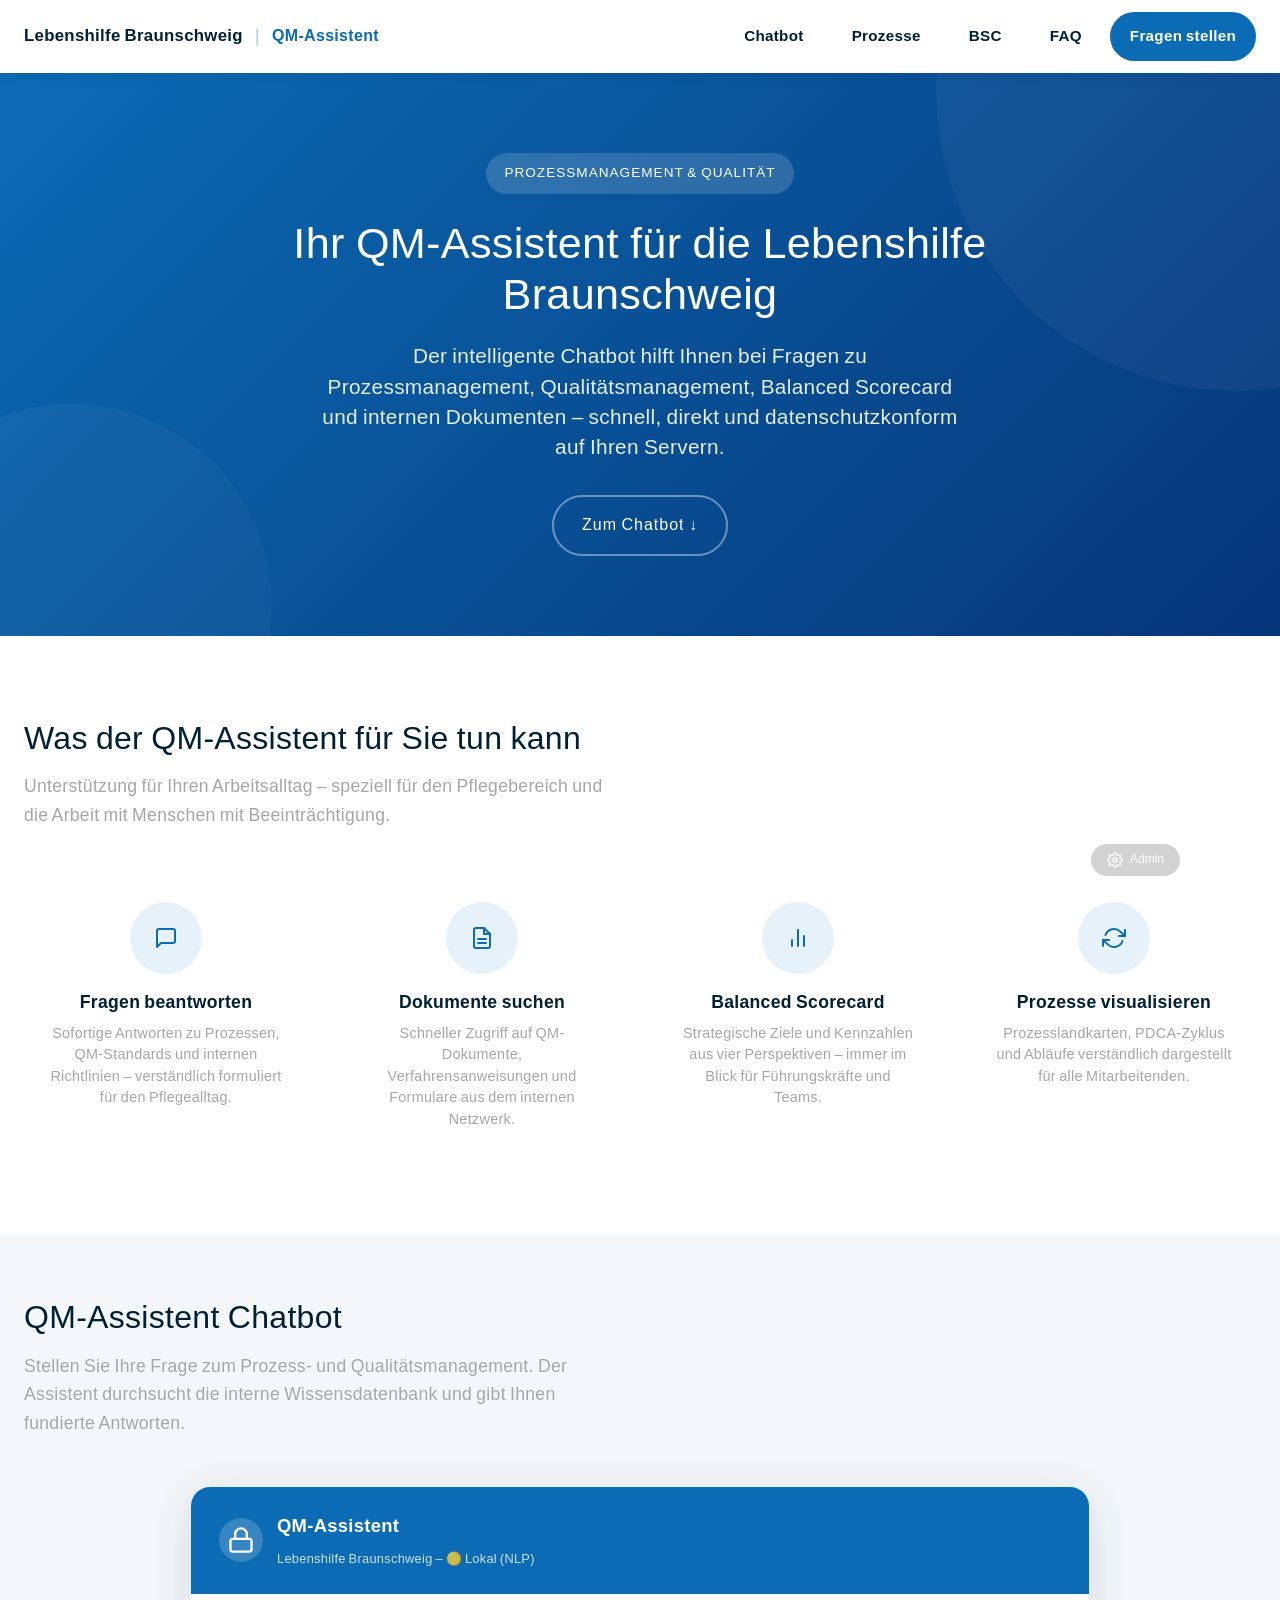
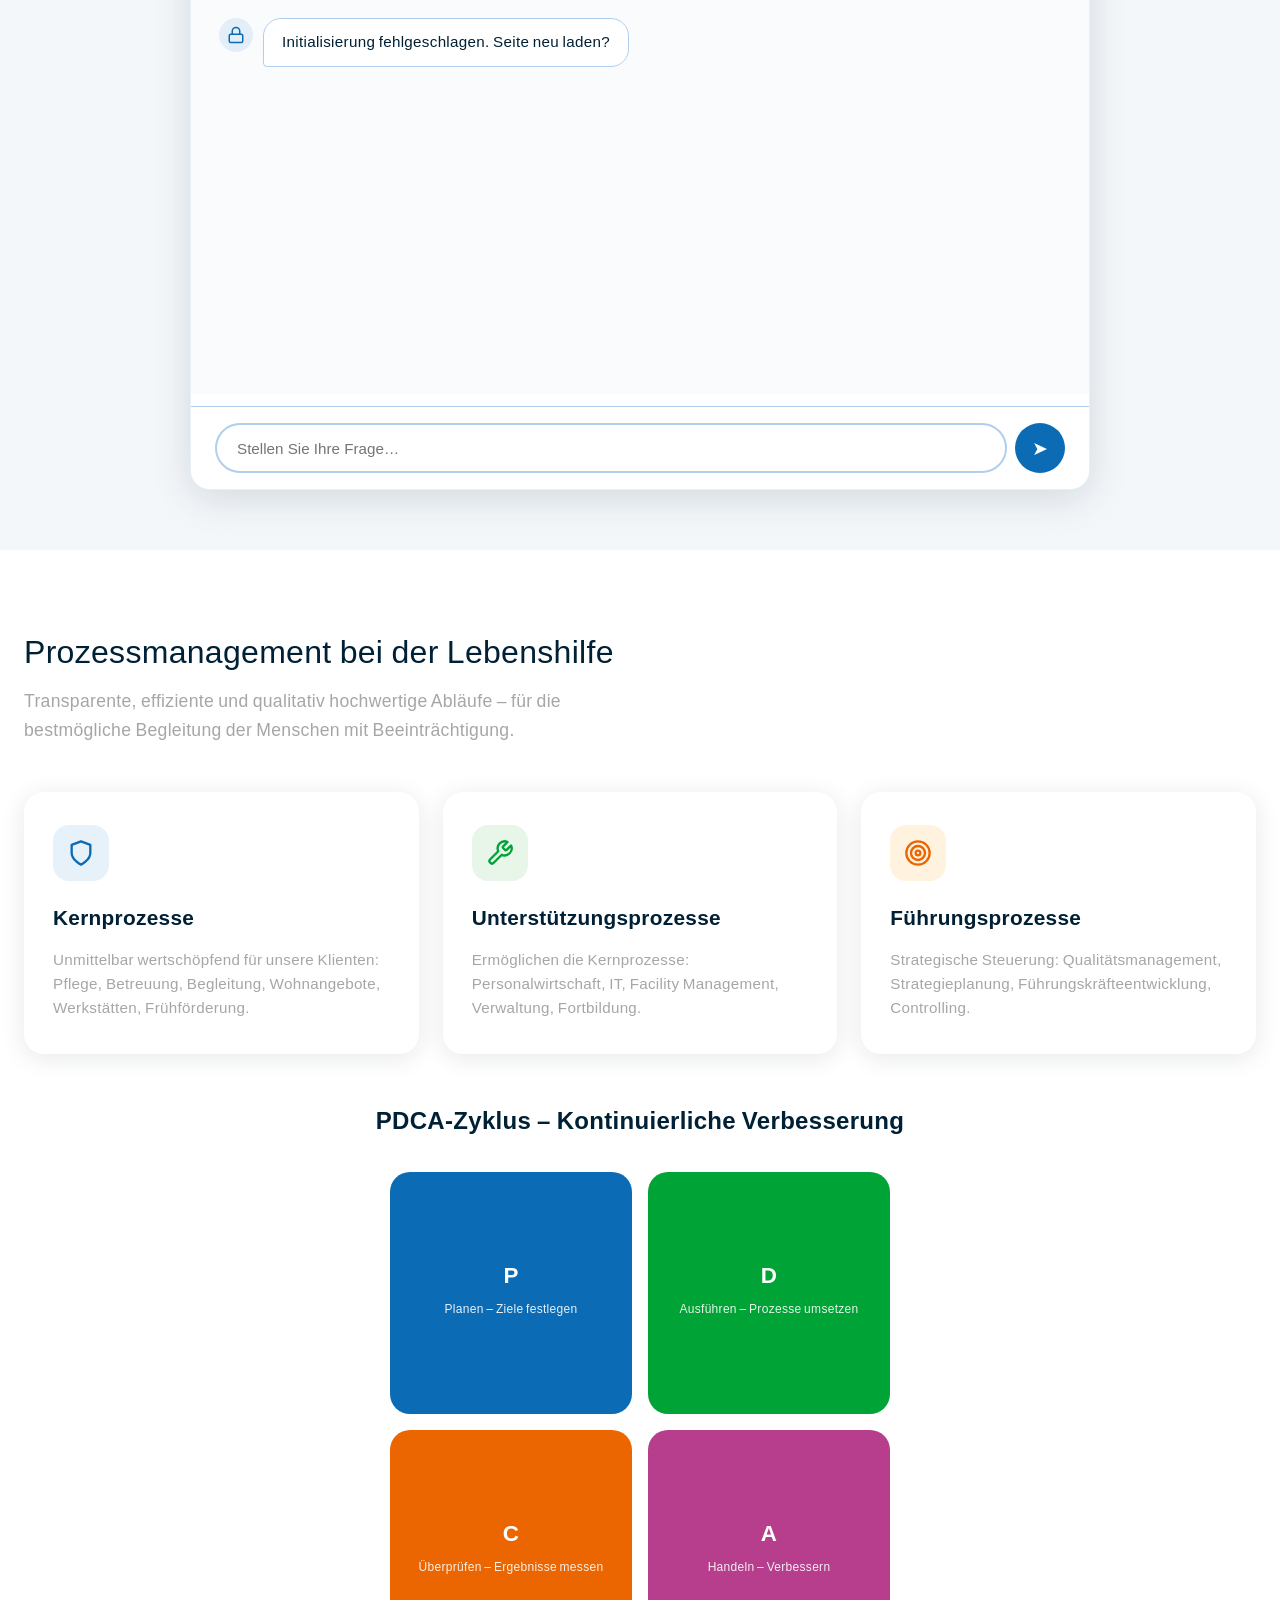
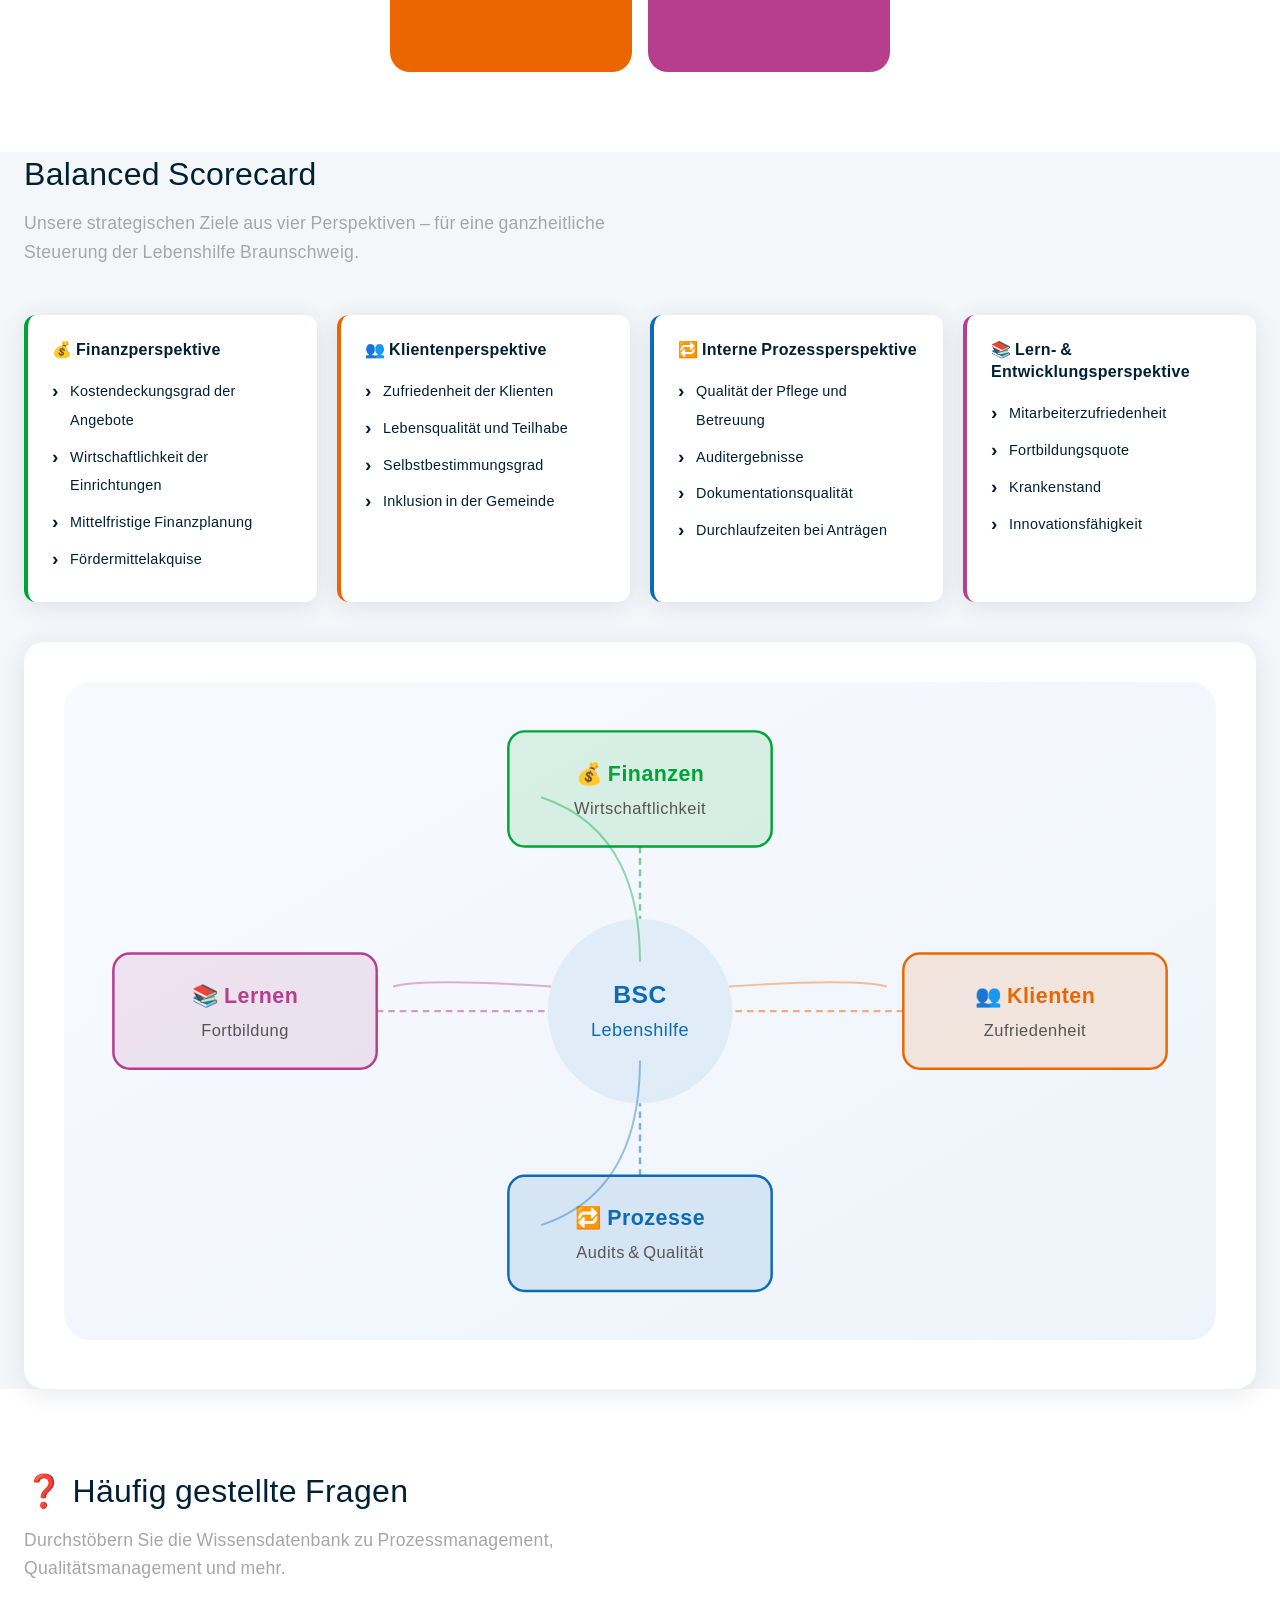
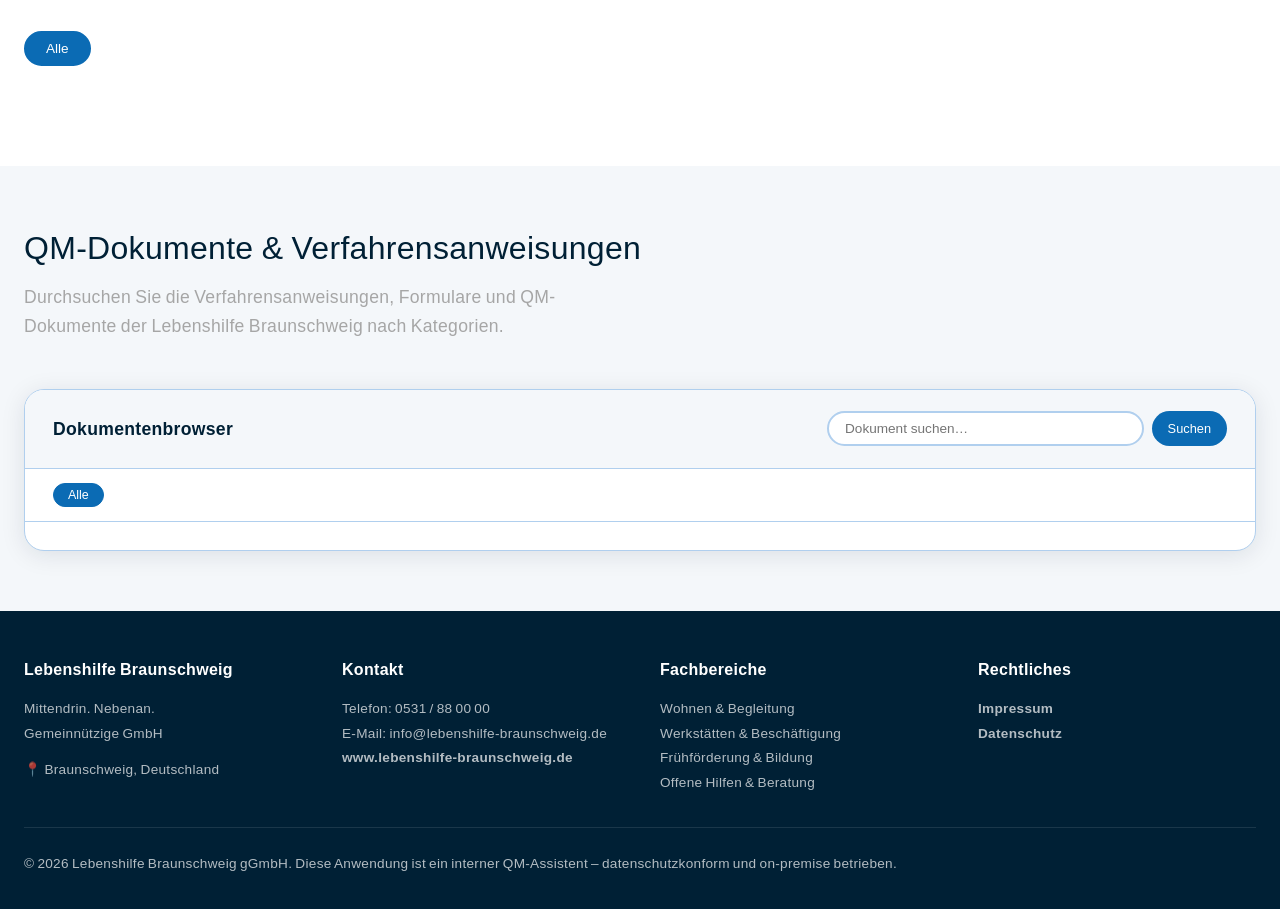
==== index.html @ eec43c39 "Typografie: Google Fonts @import, Zilla Slab/Istok Web angepasst; Logo entfernt; Emojis aus Überschr" ====
<!DOCTYPE html>
<html lang="de">
<head>
  <meta charset="UTF-8">
  <meta name="viewport" content="width=device-width, initial-scale=1.0">
  <title>QM-Assistent – Lebenshilfe Braunschweig</title>
  <meta name="description" content="Interner QM-Assistent für Prozessmanagement, Qualitätsmanagement und Balanced Scorecard bei der Lebenshilfe Braunschweig">
  <link rel="stylesheet" href="css/style.css">
  <link rel="icon" href="data:image/svg+xml,<svg xmlns='http://www.w3.org/2000/svg' viewBox='0 0 100 100'><rect x='15' y='30' width='70' height='55' rx='8' fill='%230B6BB4'/><rect x='25' y='40' width='50' height='4' rx='2' fill='white'/><rect x='25' y='50' width='50' height='4' rx='2' fill='white'/><rect x='25' y='60' width='30' height='4' rx='2' fill='white'/></svg>">
</head>
<body>

  <!-- ===== TOAST ===== -->
  <div id="toast" class="toast" role="alert" aria-live="polite"></div>

  <!-- ===== HEADER ===== -->
  <header class="header" role="banner">
    <div class="header-inner">
      <div class="header-logo">
        <span class="header-brand">Lebenshilfe Braunschweig</span>
        <span class="header-divider" aria-hidden="true">|</span>
        <span>QM-Assistent</span>
      </div>
      <nav class="header-nav" aria-label="Hauptnavigation">
        <a href="#chat">Chatbot</a>
        <a href="#prozesse">Prozesse</a>
        <a href="#bsc">BSC</a>
        <a href="#faq">FAQ</a>
        <a href="#chat" class="btn-primary">Fragen stellen</a>
      </nav>
    </div>
  </header>

  <!-- ===== HERO ===== -->
  <section class="hero" aria-label="Willkommen">
    <div class="hero-inner">
      <span class="hero-badge">Prozessmanagement & Qualität</span>
      <h1>Ihr QM-Assistent für die Lebenshilfe Braunschweig</h1>
      <p>Der intelligente Chatbot hilft Ihnen bei Fragen zu Prozessmanagement, Qualitätsmanagement, Balanced Scorecard und internen Dokumenten – schnell, direkt und datenschutzkonform auf Ihren Servern.</p>
      <a href="#chat" class="btn btn-outline">Zum Chatbot ↓</a>
    </div>
  </section>

  <!-- ===== FEATURES ===== -->
  <section class="section" aria-labelledby="features-title">
    <div class="container">
      <h2 id="features-title" class="section-title">Was der QM-Assistent für Sie tun kann</h2>
      <p class="section-subtitle">Unterstützung für Ihren Arbeitsalltag – speziell für den Pflegebereich und die Arbeit mit Menschen mit Beeinträchtigung.</p>
      <div class="features-grid">
        <div class="feature-item">
          <div class="feature-icon" aria-hidden="true">
            <svg width="24" height="24" viewBox="0 0 24 24" fill="none" stroke="currentColor" stroke-width="2" stroke-linecap="round" stroke-linejoin="round"><path d="M21 15a2 2 0 0 1-2 2H7l-4 4V5a2 2 0 0 1 2-2h14a2 2 0 0 1 2 2z"/></svg>
          </div>
          <h4>Fragen beantworten</h4>
          <p>Sofortige Antworten zu Prozessen, QM-Standards und internen Richtlinien – verständlich formuliert für den Pflegealltag.</p>
        </div>
        <div class="feature-item">
          <div class="feature-icon" aria-hidden="true">
            <svg width="24" height="24" viewBox="0 0 24 24" fill="none" stroke="currentColor" stroke-width="2" stroke-linecap="round" stroke-linejoin="round"><path d="M14 2H6a2 2 0 0 0-2 2v16a2 2 0 0 0 2 2h12a2 2 0 0 0 2-2V8z"/><polyline points="14 2 14 8 20 8"/><line x1="16" y1="13" x2="8" y2="13"/><line x1="16" y1="17" x2="8" y2="17"/></svg>
          </div>
          <h4>Dokumente suchen</h4>
          <p>Schneller Zugriff auf QM-Dokumente, Verfahrensanweisungen und Formulare aus dem internen Netzwerk.</p>
        </div>
        <div class="feature-item">
          <div class="feature-icon" aria-hidden="true">
            <svg width="24" height="24" viewBox="0 0 24 24" fill="none" stroke="currentColor" stroke-width="2" stroke-linecap="round" stroke-linejoin="round"><line x1="18" y1="20" x2="18" y2="10"/><line x1="12" y1="20" x2="12" y2="4"/><line x1="6" y1="20" x2="6" y2="14"/></svg>
          </div>
          <h4>Balanced Scorecard</h4>
          <p>Strategische Ziele und Kennzahlen aus vier Perspektiven – immer im Blick für Führungskräfte und Teams.</p>
        </div>
        <div class="feature-item">
          <div class="feature-icon" aria-hidden="true">
            <svg width="24" height="24" viewBox="0 0 24 24" fill="none" stroke="currentColor" stroke-width="2" stroke-linecap="round" stroke-linejoin="round"><polyline points="23 4 23 10 17 10"/><polyline points="1 20 1 14 7 14"/><path d="M3.51 9a9 9 0 0 1 14.85-3.36L23 10M1 14l4.64 4.36A9 9 0 0 0 20.49 15"/></svg>
          </div>
          <h4>Prozesse visualisieren</h4>
          <p>Prozesslandkarten, PDCA-Zyklus und Abläufe verständlich dargestellt für alle Mitarbeitenden.</p>
        </div>
      </div>
    </div>
  </section>

  <!-- ===== CHATBOT ===== -->
  <section id="chat" class="section-alt chat-section" aria-labelledby="chat-title">
    <div class="container">
      <h2 id="chat-title" class="section-title">QM-Assistent Chatbot</h2>
      <p class="section-subtitle">Stellen Sie Ihre Frage zum Prozess- und Qualitätsmanagement. Der Assistent durchsucht die interne Wissensdatenbank und gibt Ihnen fundierte Antworten.</p>
      <div class="chat-container" role="application" aria-label="Chatbot">
        <div class="chat-header">
          <div class="chat-header-icon" aria-hidden="true">
            <svg width="28" height="28" viewBox="0 0 24 24" fill="none" stroke="currentColor" stroke-width="2" stroke-linecap="round" stroke-linejoin="round"><rect x="3" y="11" width="18" height="11" rx="2" ry="2"/><path d="M7 11V7a5 5 0 0 1 10 0v4"/></svg>
          </div>
          <div class="chat-header-info">
            <h3>QM-Assistent</h3>
            <p>Lebenshilfe Braunschweig – <span id="chat-mode-indicator">🟡 Lokal (NLP)</span></p>
          </div>
        </div>
        <div id="chat-messages" class="chat-messages" role="log" aria-live="polite" aria-label="Chatverlauf"></div>
        <div id="chat-suggestions" class="chat-suggestions" aria-label="Vorschläge"></div>
        <div class="chat-input-area">
          <label for="chat-input" class="sr-only">Ihre Frage eingeben</label>
          <input id="chat-input" type="text" placeholder="Stellen Sie Ihre Frage…" aria-label="Ihre Frage" autocomplete="off">
          <button id="chat-send" aria-label="Nachricht senden" title="Senden">➤</button>
        </div>
      </div>
    </div>
  </section>

  <!-- ===== PROZESSMANAGEMENT ===== -->
  <section id="prozesse" class="section" aria-labelledby="prozesse-title">
    <div class="container">
      <h2 id="prozesse-title" class="section-title">Prozessmanagement bei der Lebenshilfe</h2>
      <p class="section-subtitle">Transparente, effiziente und qualitativ hochwertige Abläufe – für die bestmögliche Begleitung der Menschen mit Beeinträchtigung.</p>

      <div class="card-grid" style="margin-bottom: 48px;">
        <div class="card">
          <div class="card-icon blue" aria-hidden="true">
            <svg width="28" height="28" viewBox="0 0 24 24" fill="none" stroke="currentColor" stroke-width="2" stroke-linecap="round" stroke-linejoin="round"><path d="M12 22s8-4 8-10V5l-8-3-8 3v7c0 6 8 10 8 10z"/></svg>
          </div>
          <h3>Kernprozesse</h3>
          <p>Unmittelbar wertschöpfend für unsere Klienten: Pflege, Betreuung, Begleitung, Wohnangebote, Werkstätten, Frühförderung.</p>
        </div>
        <div class="card">
          <div class="card-icon green" aria-hidden="true">
            <svg width="28" height="28" viewBox="0 0 24 24" fill="none" stroke="currentColor" stroke-width="2" stroke-linecap="round" stroke-linejoin="round"><path d="M14.7 6.3a1 1 0 0 0 0 1.4l1.6 1.6a1 1 0 0 0 1.4 0l3.77-3.77a6 6 0 0 1-7.94 7.94l-6.91 6.91a2.12 2.12 0 0 1-3-3l6.91-6.91a6 6 0 0 1 7.94-7.94l-3.76 3.76z"/></svg>
          </div>
          <h3>Unterstützungsprozesse</h3>
          <p>Ermöglichen die Kernprozesse: Personalwirtschaft, IT, Facility Management, Verwaltung, Fortbildung.</p>
        </div>
        <div class="card">
          <div class="card-icon orange" aria-hidden="true">
            <svg width="28" height="28" viewBox="0 0 24 24" fill="none" stroke="currentColor" stroke-width="2" stroke-linecap="round" stroke-linejoin="round"><circle cx="12" cy="12" r="10"/><circle cx="12" cy="12" r="6"/><circle cx="12" cy="12" r="2"/></svg>
          </div>
          <h3>Führungsprozesse</h3>
          <p>Strategische Steuerung: Qualitätsmanagement, Strategieplanung, Führungskräfteentwicklung, Controlling.</p>
        </div>
      </div>

      <!-- PDCA -->
      <h3 style="text-align:center; margin-bottom: 32px;">PDCA-Zyklus – Kontinuierliche Verbesserung</h3>
      <div class="process-pdca" role="img" aria-label="PDCA-Zyklus: Planen, Ausführen, Überprüfen, Handeln">
        <div class="pdca-item plan">P<span class="sr-only">lan</span><small>Planen – Ziele festlegen</small></div>
        <div class="pdca-item do">D<span class="sr-only">o</span><small>Ausführen – Prozesse umsetzen</small></div>
        <div class="pdca-item check">C<span class="sr-only">heck</span><small>Überprüfen – Ergebnisse messen</small></div>
        <div class="pdca-item act">A<span class="sr-only">ct</span><small>Handeln – Verbessern</small></div>
      </div>
    </div>
  </section>

  <!-- ===== BALANCED SCORECARD ===== -->
  <section id="bsc" class="section-alt" aria-labelledby="bsc-title">
    <div class="container">
      <h2 id="bsc-title" class="section-title">Balanced Scorecard</h2>
      <p class="section-subtitle">Unsere strategischen Ziele aus vier Perspektiven – für eine ganzheitliche Steuerung der Lebenshilfe Braunschweig.</p>

      <div class="bsc-grid">
        <div class="bsc-card finance">
          <h4>💰 Finanzperspektive</h4>
          <ul>
            <li>Kostendeckungsgrad der Angebote</li>
            <li>Wirtschaftlichkeit der Einrichtungen</li>
            <li>Mittelfristige Finanzplanung</li>
            <li>Fördermittelakquise</li>
          </ul>
        </div>
        <div class="bsc-card client">
          <h4>👥 Klientenperspektive</h4>
          <ul>
            <li>Zufriedenheit der Klienten</li>
            <li>Lebensqualität und Teilhabe</li>
            <li>Selbstbestimmungsgrad</li>
            <li>Inklusion in der Gemeinde</li>
          </ul>
        </div>
        <div class="bsc-card process">
          <h4>🔁 Interne Prozessperspektive</h4>
          <ul>
            <li>Qualität der Pflege und Betreuung</li>
            <li>Auditergebnisse</li>
            <li>Dokumentationsqualität</li>
            <li>Durchlaufzeiten bei Anträgen</li>
          </ul>
        </div>
        <div class="bsc-card learning">
          <h4>📚 Lern- & Entwicklungsperspektive</h4>
          <ul>
            <li>Mitarbeiterzufriedenheit</li>
            <li>Fortbildungsquote</li>
            <li>Krankenstand</li>
            <li>Innovationsfähigkeit</li>
          </ul>
        </div>
      </div>

      <!-- BSC Diagramm -->
      <div style="margin-top: 40px;">
        <div class="diagram-container" role="img" aria-label="Balanced Scorecard Diagramm mit den vier Perspektiven">
          <svg viewBox="0 0 700 400" xmlns="http://www.w3.org/2000/svg" style="max-width:100%; height:auto;">
            <defs>
              <linearGradient id="bgGrad" x1="0%" y1="0%" x2="100%" y2="100%">
                <stop offset="0%" stop-color="#f8faff"/>
                <stop offset="100%" stop-color="#eef4fb"/>
              </linearGradient>
            </defs>
            <rect width="700" height="400" rx="16" fill="url(#bgGrad)"/>

            <!-- Center -->
            <circle cx="350" cy="200" r="56" fill="#0B6BB4" opacity="0.08"/>
            <text x="350" y="195" text-anchor="middle" font-family="'Lebenshilfe Sans Serif', Arial" font-weight="bold" font-size="15" fill="#0B6BB4">BSC</text>
            <text x="350" y="215" text-anchor="middle" font-family="'Lebenshilfe Sans Serif', Arial" font-size="11" fill="#0B6BB4">Lebenshilfe</text>

            <!-- Finance - Top -->
            <rect x="270" y="30" width="160" height="70" rx="10" fill="#00A336" opacity="0.12"/>
            <rect x="270" y="30" width="160" height="70" rx="10" fill="none" stroke="#00A336" stroke-width="1.5"/>
            <text x="350" y="60" text-anchor="middle" font-family="'Lebenshilfe Sans Serif', Arial" font-weight="bold" font-size="13" fill="#00A336">💰 Finanzen</text>
            <text x="350" y="80" text-anchor="middle" font-family="'Lebenshilfe Sans Serif', Arial" font-size="10" fill="#555">Wirtschaftlichkeit</text>
            <line x1="350" y1="100" x2="350" y2="144" stroke="#00A336" stroke-width="1.5" stroke-dasharray="4,3" opacity="0.5"/>

            <!-- Client - Right -->
            <rect x="510" y="165" width="160" height="70" rx="10" fill="#EB6600" opacity="0.12"/>
            <rect x="510" y="165" width="160" height="70" rx="10" fill="none" stroke="#EB6600" stroke-width="1.5"/>
            <text x="590" y="195" text-anchor="middle" font-family="'Lebenshilfe Sans Serif', Arial" font-weight="bold" font-size="13" fill="#EB6600">👥 Klienten</text>
            <text x="590" y="215" text-anchor="middle" font-family="'Lebenshilfe Sans Serif', Arial" font-size="10" fill="#555">Zufriedenheit</text>
            <line x1="510" y1="200" x2="406" y2="200" stroke="#EB6600" stroke-width="1.5" stroke-dasharray="4,3" opacity="0.5"/>

            <!-- Process - Bottom -->
            <rect x="270" y="300" width="160" height="70" rx="10" fill="#0B6BB4" opacity="0.12"/>
            <rect x="270" y="300" width="160" height="70" rx="10" fill="none" stroke="#0B6BB4" stroke-width="1.5"/>
            <text x="350" y="330" text-anchor="middle" font-family="'Lebenshilfe Sans Serif', Arial" font-weight="bold" font-size="13" fill="#0B6BB4">🔁 Prozesse</text>
            <text x="350" y="350" text-anchor="middle" font-family="'Lebenshilfe Sans Serif', Arial" font-size="10" fill="#555">Audits & Qualität</text>
            <line x1="350" y1="300" x2="350" y2="256" stroke="#0B6BB4" stroke-width="1.5" stroke-dasharray="4,3" opacity="0.5"/>

            <!-- Learning - Left -->
            <rect x="30" y="165" width="160" height="70" rx="10" fill="#B63E8C" opacity="0.12"/>
            <rect x="30" y="165" width="160" height="70" rx="10" fill="none" stroke="#B63E8C" stroke-width="1.5"/>
            <text x="110" y="195" text-anchor="middle" font-family="'Lebenshilfe Sans Serif', Arial" font-weight="bold" font-size="13" fill="#B63E8C">📚 Lernen</text>
            <text x="110" y="215" text-anchor="middle" font-family="'Lebenshilfe Sans Serif', Arial" font-size="10" fill="#555">Fortbildung</text>
            <line x1="190" y1="200" x2="294" y2="200" stroke="#B63E8C" stroke-width="1.5" stroke-dasharray="4,3" opacity="0.5"/>

            <!-- Arrows -->
            <path d="M 350 170 Q 350 90 290 70" fill="none" stroke="#00A336" stroke-width="1.2" marker-end="url(#arrowGreen)" opacity="0.4"/>
            <path d="M 404 185 Q 480 180 500 185" fill="none" stroke="#EB6600" stroke-width="1.2" opacity="0.4"/>
            <path d="M 350 230 Q 350 310 290 330" fill="none" stroke="#0B6BB4" stroke-width="1.2" opacity="0.4"/>
            <path d="M 296 185 Q 220 180 200 185" fill="none" stroke="#B63E8C" stroke-width="1.2" opacity="0.4"/>
          </svg>
        </div>
      </div>
    </div>
  </section>

  <!-- ===== FAQ ===== -->
  <section id="faq" class="section" aria-labelledby="faq-title">
    <div class="container">
      <h2 id="faq-title" class="section-title">❓ Häufig gestellte Fragen</h2>
      <p class="section-subtitle">Durchstöbern Sie die Wissensdatenbank zu Prozessmanagement, Qualitätsmanagement und mehr.</p>

      <div class="category-filters" role="tablist" aria-label="Kategorien filtern">
        <button class="active" data-category="Alle" role="tab">Alle</button>
      </div>
      <div class="faq-list" role="list"></div>
    </div>
  </section>

  <!-- ===== DOKUMENTE ===== -->
  <section id="dokumente" class="section-alt doc-section" aria-labelledby="doc-title">
    <div class="container">
      <h2 id="doc-title" class="section-title">QM-Dokumente & Verfahrensanweisungen</h2>
      <p class="section-subtitle">Durchsuchen Sie die Verfahrensanweisungen, Formulare und QM-Dokumente der Lebenshilfe Braunschweig nach Kategorien.</p>

      <div class="doc-browser">
        <div class="doc-header">
          <h3>Dokumentenbrowser</h3>
          <div class="doc-search">
            <input type="text" id="doc-search-input" placeholder="Dokument suchen…" aria-label="Dokument suchen">
            <button id="doc-search-btn" aria-label="Suchen">Suchen</button>
          </div>
        </div>
        <div class="doc-categories" id="doc-categories" role="tablist" aria-label="Dokument-Kategorien">
          <button class="active" data-cat="Alle" role="tab">Alle</button>
        </div>
        <div class="doc-list" id="doc-list"></div>
      </div>
    </div>
  </section>

  <!-- ===== DOCUMENT PREVIEW MODAL ===== -->
  <div id="doc-preview-modal" class="modal-overlay" role="dialog" aria-modal="true" aria-labelledby="doc-preview-title">
    <div class="modal doc-preview-content">
      <button class="modal-close" id="doc-preview-close" aria-label="Schließen">✕</button>
      <h2 id="doc-preview-title">Dokumentvorschau</h2>
      <div id="doc-preview-meta" class="doc-preview-meta"></div>
      <div id="doc-preview-body" class="doc-preview-body">
        <p>Inhalt wird geladen…</p>
      </div>
      <div class="form-actions">
        <button class="btn-cancel" id="doc-preview-close-btn">Schließen</button>
      </div>
    </div>
  </div>

  <!-- ===== ADMIN TOGGLE ===== -->
  <div class="admin-toggle">
    <button id="admin-open" aria-label="Admin-Panel öffnen" title="Admin-Panel">
      <svg width="16" height="16" viewBox="0 0 24 24" fill="none" stroke="currentColor" stroke-width="2" stroke-linecap="round" stroke-linejoin="round" style="vertical-align:middle;margin-right:4px;"><circle cx="12" cy="12" r="3"/><path d="M19.4 15a1.65 1.65 0 0 0 .33 1.82l.06.06a2 2 0 0 1 0 2.83 2 2 0 0 1-2.83 0l-.06-.06a1.65 1.65 0 0 0-1.82-.33 1.65 1.65 0 0 0-1 1.51V21a2 2 0 0 1-2 2 2 2 0 0 1-2-2v-.09A1.65 1.65 0 0 0 9 19.4a1.65 1.65 0 0 0-1.82.33l-.06.06a2 2 0 0 1-2.83 0 2 2 0 0 1 0-2.83l.06-.06A1.65 1.65 0 0 0 4.68 15a1.65 1.65 0 0 0-1.51-1H3a2 2 0 0 1-2-2 2 2 0 0 1 2-2h.09A1.65 1.65 0 0 0 4.6 9a1.65 1.65 0 0 0-.33-1.82l-.06-.06a2 2 0 0 1 0-2.83 2 2 0 0 1 2.83 0l.06.06A1.65 1.65 0 0 0 9 4.68a1.65 1.65 0 0 0 1-1.51V3a2 2 0 0 1 2-2 2 2 0 0 1 2 2v.09a1.65 1.65 0 0 0 1 1.51 1.65 1.65 0 0 0 1.82-.33l.06-.06a2 2 0 0 1 2.83 0 2 2 0 0 1 0 2.83l-.06.06A1.65 1.65 0 0 0 19.4 9a1.65 1.65 0 0 0 1.51 1H21a2 2 0 0 1 2 2 2 2 0 0 1-2 2h-.09a1.65 1.65 0 0 0-1.51 1z"/></svg> Admin</button>
  </div>

  <!-- ===== ADMIN LOGIN MODAL ===== -->
  <div id="admin-login-modal" class="modal-overlay" role="dialog" aria-modal="true" aria-labelledby="login-title">
    <div class="modal login-form">
      <button class="modal-close" id="admin-login-close" aria-label="Schließen">✕</button>
      <h2 id="login-title">🔐 Admin-Zugang</h2>
      <p>Bitte geben Sie das Admin-Passwort ein, um die Wissensdatenbank zu verwalten.</p>
      <div class="form-group">
        <label for="admin-password">Passwort</label>
        <div class="password-input-wrapper">
          <input type="password" id="admin-password" placeholder="Passwort eingeben" autocomplete="current-password">
          <button type="button" class="password-toggle" id="toggle-password" aria-label="Passwort anzeigen/verbergen">
            <svg width="18" height="18" viewBox="0 0 24 24" fill="none" stroke="currentColor" stroke-width="2" stroke-linecap="round" stroke-linejoin="round"><path d="M1 12s4-8 11-8 11 8 11 8-4 8-11 8-11-8-11-8z"/><circle cx="12" cy="12" r="3"/></svg>
          </button>
        </div>
        <div id="admin-login-error" class="error" role="alert"></div>
      </div>
      <div class="form-actions">
        <button class="btn-cancel" id="admin-login-abort">Abbrechen</button>
        <button class="btn-save" id="admin-login-btn">Anmelden</button>
      </div>
    </div>
  </div>

  <!-- ===== ADMIN MODAL ===== -->
  <div id="admin-modal" class="modal-overlay" role="dialog" aria-modal="true" aria-labelledby="admin-title">
    <div class="modal">
      <button class="modal-close" id="modal-close" aria-label="Schließen">✕</button>

      <div class="admin-header-bar">
        <div>
          <h2 id="admin-title">Admin-Panel</h2>
          <p>Verwalten Sie die Wissensdatenbank & konfigurieren Sie die KI.</p>
        </div>
        <button id="admin-logout-btn" class="btn-sm" style="background:#dc3545;color:white;border:none;border-radius:50px;padding:8px 20px;cursor:pointer;font-family:inherit;">Abmelden</button>
      </div>

      <!-- Tabs -->
      <div style="display:flex;gap:0;margin-bottom:24px;border-bottom:2px solid #e0e4e8;">
        <button class="admin-tab active" data-tab="kb" style="padding:10px 24px;border:none;background:none;cursor:pointer;font-family:inherit;font-weight:bold;font-size:0.95rem;color:var(--mid-gray);border-bottom:3px solid transparent;transition:all 0.3s;">📚 Wissensdatenbank</button>
        <button class="admin-tab" data-tab="playground" style="padding:10px 24px;border:none;background:none;cursor:pointer;font-family:inherit;font-weight:bold;font-size:0.95rem;color:var(--mid-gray);border-bottom:3px solid transparent;transition:all 0.3s;">🧪 KI-Playground</button>
      </div>

      <!-- Tab: Wissensdatenbank -->
      <div id="tab-kb" class="admin-tab-content active">
        <!-- Form -->
        <div id="admin-form-wrapper" style="margin-bottom: 32px; padding: 24px; background: #FAFBFD; border-radius: 20px;">
          <h3 id="admin-form-title" style="font-size:1.1rem; margin-bottom:16px;">Neue Frage hinzufügen</h3>
          <form id="admin-form">
            <div class="form-group">
              <label for="admin-category">Kategorie</label>
              <select id="admin-category">
                <option value="Allgemein">Allgemein</option>
                <option value="Prozessmanagement">Prozessmanagement</option>
                <option value="Qualitätsmanagement">Qualitätsmanagement</option>
                <option value="Balanced Scorecard">Balanced Scorecard</option>
                <option value="Dokumentenmanagement">Dokumentenmanagement</option>
                <option value="Pflege">Pflege</option>
                <option value="Inklusion">Inklusion</option>
              </select>
            </div>
            <div class="form-group">
              <label for="admin-question">Frage</label>
              <input type="text" id="admin-question" placeholder="Geben Sie die Frage ein…" required>
            </div>
            <div class="form-group">
              <label for="admin-answer">Antwort</label>
              <textarea id="admin-answer" placeholder="Geben Sie die Antwort ein…" required></textarea>
            </div>
            <div class="form-actions">
              <button type="button" class="btn-cancel" id="admin-cancel">Abbrechen</button>
              <button type="submit" class="btn-save">Speichern</button>
            </div>
          </form>
        </div>

        <!-- Toolbar -->
        <div class="admin-toolbar">
          <button class="add-btn" id="admin-add-btn">+ Neue Frage</button>
          <button class="export-btn" id="admin-export-btn">📥 Exportieren (JSON)</button>
          <button class="reset-btn" id="admin-reset-btn">
            <svg width="14" height="14" viewBox="0 0 24 24" fill="none" stroke="currentColor" stroke-width="2" stroke-linecap="round" stroke-linejoin="round" style="vertical-align:middle;margin-right:4px;"><polyline points="23 4 23 10 17 10"/><polyline points="1 20 1 14 7 14"/><path d="M3.51 9a9 9 0 0 1 14.85-3.36L23 10M1 14l4.64 4.36A9 9 0 0 0 20.49 15"/></svg> Zurücksetzen</button>
        </div>

        <!-- Table -->
        <div style="overflow-x:auto;">
          <table class="admin-table">
            <thead>
              <tr>
                <th>Kategorie</th>
                <th>Frage</th>
                <th>Antwort</th>
                <th style="width:80px;">Aktionen</th>
              </tr>
            </thead>
            <tbody id="admin-table-body"></tbody>
          </table>
        </div>
      </div>

      <!-- Tab: KI-Playground -->
      <div id="tab-playground" class="admin-tab-content" style="display:none;">
        <div style="padding:24px;background:#FAFBFD;border-radius:20px;">
          <h3 style="font-size:1.1rem;margin-bottom:4px;">🧪 KI-Playground</h3>
          <p style="color:var(--mid-gray);font-size:0.9rem;margin-bottom:24px;">
            Konfigurieren und testen Sie die Ollama-Anbindung. Das Backend muss laufen unter <code>python backend/main.py</code>.
          </p>

          <!-- Status -->
          <div style="padding:16px;background:var(--white);border-radius:12px;margin-bottom:20px;border:1px solid var(--primary-bg);">
            <strong>Status:</strong>
            <span id="playground-status">Prüfe Verbindung...</span>
          </div>

          <!-- Mode -->
          <div class="form-group">
            <label>KI-Modus</label>
            <div style="display:flex;gap:20px;padding:8px 0;">
              <label style="display:flex;align-items:center;gap:8px;cursor:pointer;">
                <input type="radio" name="ai-mode" value="local" onchange="AppConfig.setMode('local');ChatbotUI.updateModeIndicator();">
                🟡 Lokal (NLP) – kein Server nötig
              </label>
              <label style="display:flex;align-items:center;gap:8px;cursor:pointer;">
                <input type="radio" name="ai-mode" value="ollama" onchange="AppConfig.setMode('ollama');ChatbotUI.updateModeIndicator();">
                🟢 KI (Ollama) – Backend nötig
              </label>
            </div>
          </div>

          <!-- Backend URL -->
          <div class="form-group">
            <label for="playground-url">Backend-URL</label>
            <input type="url" id="playground-url" value="http://localhost:8000" placeholder="http://localhost:8000">
          </div>

          <!-- Model -->
          <div class="form-group">
            <label for="playground-model">Ollama-Modell</label>
            <select id="playground-model-select" style="display:none;width:100%;padding:10px 16px;border:2px solid var(--primary-bg);border-radius:12px;font-size:0.95rem;font-family:inherit;">
              <option value="">Modelle laden...</option>
            </select>
            <input type="text" id="playground-model" value="llama3.2:3b" placeholder="z.B. llama3.2:3b, mistral, tinyllama">
          </div>

          <!-- Actions -->
          <div style="display:flex;gap:10px;flex-wrap:wrap;margin-top:20px;">
            <button id="playground-test-btn" style="padding:10px 24px;background:var(--primary);color:var(--white);border:none;border-radius:50px;cursor:pointer;font-family:inherit;font-weight:bold;">
              <svg width="14" height="14" viewBox="0 0 24 24" fill="none" stroke="currentColor" stroke-width="2" stroke-linecap="round" stroke-linejoin="round" style="vertical-align:middle;margin-right:4px;"><polyline points="23 4 23 10 17 10"/><polyline points="1 20 1 14 7 14"/><path d="M3.51 9a9 9 0 0 1 14.85-3.36L23 10M1 14l4.64 4.36A9 9 0 0 0 20.49 15"/></svg> Verbindung testen</button>
            <button id="playground-save-btn" style="padding:10px 24px;background:var(--accent);color:var(--white);border:none;border-radius:50px;cursor:pointer;font-family:inherit;font-weight:bold;">💾 Speichern</button>
          </div>
          <div id="playground-test-result" style="margin-top:12px;font-size:0.9rem;"></div>

          <!-- Info -->
          <div style="margin-top:24px;padding:16px;background:#E8F5E9;border-radius:12px;font-size:0.85rem;line-height:1.6;">
            <strong>Setup-Hinweise:</strong><br>
            <strong>1. Ollama installieren:</strong> <code>curl -fsSL https://ollama.com/install.sh | sh</code><br>
            <strong>2. Modell laden:</strong> <code>ollama pull llama3.2:3b</code><br>
            <strong>3. Backend starten:</strong> <code>source venv/bin/activate &amp;&amp; python backend/main.py</code><br>
            <strong>Oder mit Docker:</strong> <code>docker compose -f backend/docker-compose.yml up</code>
          </div>
        </div>
      </div>
    </div>
  </div>

  <!-- ===== FOOTER ===== -->
  <footer class="footer" role="contentinfo">
    <div class="footer-inner">
      <div>
        <h4>Lebenshilfe Braunschweig</h4>
        <p>Mittendrin. Nebenan.<br>Gemeinnützige GmbH</p>
        <p style="margin-top:12px;">📍 Braunschweig, Deutschland</p>
      </div>
      <div>
        <h4>Kontakt</h4>
        <p>Telefon: 0531 / 88 00 00</p>
        <p>E-Mail: info@lebenshilfe-braunschweig.de</p>
        <p><a href="https://www.lebenshilfe-braunschweig.de" target="_blank" rel="noopener" style="color:rgba(255,255,255,0.7);">www.lebenshilfe-braunschweig.de</a></p>
      </div>
      <div>
        <h4>Fachbereiche</h4>
        <p>Wohnen & Begleitung</p>
        <p>Werkstätten & Beschäftigung</p>
        <p>Frühförderung & Bildung</p>
        <p>Offene Hilfen & Beratung</p>
      </div>
      <div>
        <h4>Rechtliches</h4>
        <p><a href="https://www.lebenshilfe-braunschweig.de/impressum/" target="_blank" rel="noopener" style="color:rgba(255,255,255,0.7);">Impressum</a></p>
        <p><a href="https://www.lebenshilfe-braunschweig.de/datenschutz/" target="_blank" rel="noopener" style="color:rgba(255,255,255,0.7);">Datenschutz</a></p>
      </div>
    </div>
    <div class="footer-bottom">
      <p>© 2026 Lebenshilfe Braunschweig gGmbH. Diese Anwendung ist ein interner QM-Assistent – datenschutzkonform und on-premise betrieben.</p>
    </div>
  </footer>

  <!-- ===== SCRIPTS ===== -->
  <script src="js/knowledge-base.js"></script>
  <script src="js/ai-engine.js"></script>
  <script src="js/config.js"></script>
  <script src="js/chatbot.js"></script>
</body>
</html>
---- css/style.css ----
/* ===== LEBENSHILFE BRAUNSCHWEIG – CHATBOT STYLES ===== */

:root {
  --primary: #0B6BB4;
  --primary-dark: #063578;
  --primary-light: #619FDE;
  --primary-bg: #B0CFEE;
  --primary-faded: #619FDE26;
  --secondary: #002035;
  --accent: #00A336;
  --accent-orange: #EB6600;
  --accent-magenta: #B63E8C;
  --accent-yellow: #F4C400;
  --accent-lime: #B3CF2C;
  --accent-teal: #2490A3;
  --accent-brown: #79372A;
  --white: #FFFFFF;
  --light-gray: #F4F7FA;
  --mid-gray: #A6A6A6;
  --text-color: #002035;
  --shadow: 0 4px 24px rgba(0, 32, 53, 0.10);
  --shadow-lg: 0 8px 40px rgba(0, 32, 53, 0.14);
  --radius: 50px;
  --radius-sm: 12px;
  --radius-md: 20px;
  --transition: all 0.3s cubic-bezier(0.4, 0, 0.2, 1);
}

@import url('https://fonts.googleapis.com/css2?family=Istok+Web:ital,wght@0,400;0,700;1,400;1,700&family=Zilla+Slab:ital,wght@0,300;0,400;0,600;1,300;1,400&display=swap');

*, *::before, *::after { box-sizing: border-box; margin: 0; padding: 0; }

html { scroll-behavior: smooth; }
body {
  font-family: 'Lebenshilfe Sans Serif', 'Istok Web', -apple-system, BlinkMacSystemFont, sans-serif;
  color: var(--text-color);
  background: var(--white);
  font-size: 1.2rem;
  line-height: 1.8rem;
  letter-spacing: 0.3px;
  word-spacing: -1px;
  -webkit-font-smoothing: antialiased;
}

a { color: var(--primary); font-weight: 700; text-decoration: none; transition: var(--transition); }
a:hover { color: var(--primary-light); }

h1 {
  font-family: 'Istok Web', 'Lebenshilfe Sans Serif', sans-serif;
  font-size: 2.7rem;
  font-weight: 400;
  line-height: 1.2;
}
h2 {
  font-family: 'Istok Web', 'Lebenshilfe Sans Serif', sans-serif;
  font-size: 2rem;
  font-weight: 400;
  line-height: 2.8rem;
}
h3 {
  font-family: 'Istok Web', 'Lebenshilfe Sans Serif', sans-serif;
  font-size: 1.5rem;
  font-weight: 700;
  line-height: 2.4rem;
}
h4 {
  font-family: 'Istok Web', 'Lebenshilfe Sans Serif', sans-serif;
  font-weight: 700;
  font-size: 1.1rem;
  line-height: 1.4;
}
.slab { font-family: 'Zilla Slab', 'Lebenshilfe Slab', serif; }
.slab-italic { font-family: 'Zilla Slab', 'Lebenshilfe Slab', serif; font-style: italic; }

/* ===== HEADER ===== */
.header {
  background: var(--white);
  box-shadow: 0 2px 12px rgba(0, 32, 53, 0.06);
  position: sticky;
  top: 0;
  z-index: 900;
  padding: 12px 0;
}
.header-inner {
  max-width: 1280px;
  margin: 0 auto;
  padding: 0 24px;
  display: flex;
  align-items: center;
  justify-content: space-between;
}
.header-logo {
  display: flex;
  align-items: center;
  gap: 12px;
}
.header-brand {
  font-size: 1.05rem;
  font-weight: 700;
  color: var(--secondary);
}
.header-divider {
  color: var(--primary-bg);
  font-weight: 300;
  font-size: 1.2rem;
}
.header-logo > span:last-child {
  font-size: 1rem;
  color: var(--primary);
  font-weight: 700;
}
.header-nav { display: flex; gap: 8px; align-items: center; }
.header-nav a {
  padding: 10px 20px;
  border-radius: var(--radius);
  font-size: 0.95rem;
  color: var(--secondary);
  transition: var(--transition);
}
.header-nav a:hover { background: var(--primary-faded); color: var(--primary); }
.header-nav .btn-primary {
  background: var(--primary);
  color: var(--white);
}
.header-nav .btn-primary:hover { background: var(--primary-dark); }

/* ===== HERO ===== */
.hero {
  background: linear-gradient(135deg, var(--primary) 0%, var(--primary-dark) 100%);
  color: var(--white);
  padding: 80px 24px;
  text-align: center;
  position: relative;
  overflow: hidden;
}
.hero::before {
  content: '';
  position: absolute;
  top: -50%;
  right: -20%;
  width: 600px;
  height: 600px;
  background: rgba(255,255,255,0.04);
  border-radius: 50%;
}
.hero::after {
  content: '';
  position: absolute;
  bottom: -30%;
  left: -10%;
  width: 400px;
  height: 400px;
  background: rgba(255,255,255,0.03);
  border-radius: 50%;
}
.hero-inner {
  max-width: 800px;
  margin: 0 auto;
  position: relative;
  z-index: 1;
}
.hero h1 { font-size: 2.7rem; margin-bottom: 20px; color: var(--white); }
.hero p {
  font-size: 1.3rem;
  line-height: 1.9rem;
  opacity: 0.9;
  margin-bottom: 32px;
  max-width: 650px;
  margin-left: auto;
  margin-right: auto;
}
.hero-badge {
  display: inline-block;
  background: rgba(255,255,255,0.15);
  padding: 6px 18px;
  border-radius: var(--radius);
  font-size: 0.85rem;
  margin-bottom: 24px;
  letter-spacing: 1px;
  text-transform: uppercase;
}

/* ===== CONTAINER ===== */
.container {
  max-width: 1280px;
  margin: 0 auto;
  padding: 0 24px;
}

/* ===== SECTIONS ===== */
.section { padding: 80px 0; }
.section-alt { background: var(--light-gray); }
.section-title {
  font-size: 2rem;
  margin-bottom: 12px;
  color: var(--secondary);
}
.section-subtitle {
  font-size: 1.1rem;
  color: var(--mid-gray);
  margin-bottom: 48px;
  max-width: 600px;
}

/* ===== CARDS ===== */
.card-grid {
  display: grid;
  grid-template-columns: repeat(auto-fit, minmax(280px, 1fr));
  gap: 24px;
}
.card {
  background: var(--white);
  border-radius: var(--radius-md);
  padding: 32px 28px;
  box-shadow: var(--shadow);
  transition: var(--transition);
  border: 1px solid transparent;
}
.card:hover { transform: translateY(-4px); box-shadow: var(--shadow-lg); border-color: var(--primary-bg); }
.card-icon {
  width: 56px;
  height: 56px;
  border-radius: 16px;
  display: flex;
  align-items: center;
  justify-content: center;
  margin-bottom: 18px;
  font-size: 1.6rem;
}
.card-icon.blue { background: var(--primary-faded); color: var(--primary); }
.card-icon.green { background: #E8F5E9; color: var(--accent); }
.card-icon.orange { background: #FFF3E0; color: var(--accent-orange); }
.card-icon.magenta { background: #FCE4EC; color: var(--accent-magenta); }
.card-icon.teal { background: #E0F7FA; color: var(--accent-teal); }
.card-icon.yellow { background: #FFFDE7; color: var(--accent-yellow); }
.card-icon.lime { background: #F1F8E9; color: var(--accent-lime); }

.card h3 { font-size: 1.3rem; margin-bottom: 10px; font-weight: 700; }
.card p { font-size: 0.95rem; line-height: 1.6; color: var(--mid-gray); }

/* ===== FEATURES ===== */
.features-grid {
  display: grid;
  grid-template-columns: repeat(auto-fit, minmax(240px, 1fr));
  gap: 32px;
}
.feature-item { text-align: center; padding: 24px; }
.feature-icon {
  width: 72px;
  height: 72px;
  border-radius: 50%;
  background: var(--primary-faded);
  display: flex;
  align-items: center;
  justify-content: center;
  margin: 0 auto 16px;
  color: var(--primary);
  color: var(--primary);
}
.feature-item h4 { font-size: 1.1rem; margin-bottom: 8px; font-weight: 700; }
.feature-item p { font-size: 0.9rem; color: var(--mid-gray); line-height: 1.5; }

/* ===== CHATBOT SECTION ===== */
.chat-section { padding: 60px 0; }
.chat-container {
  max-width: 900px;
  margin: 0 auto;
  background: var(--white);
  border-radius: var(--radius-md);
  box-shadow: var(--shadow-lg);
  overflow: hidden;
  border: 1px solid rgba(176, 207, 238, 0.3);
}
.chat-header {
  background: var(--primary);
  color: var(--white);
  padding: 20px 28px;
  display: flex;
  align-items: center;
  gap: 14px;
}
.chat-header-icon {
  width: 44px;
  height: 44px;
  background: rgba(255,255,255,0.18);
  border-radius: 50%;
  display: flex;
  align-items: center;
  justify-content: center;
  font-size: 1.4rem;
  flex-shrink: 0;
}
.chat-header-info h3 { font-size: 1.15rem; color: var(--white); font-weight: 700; }
.chat-header-info p { font-size: 0.8rem; opacity: 0.8; }
.chat-messages {
  height: 400px;
  overflow-y: auto;
  padding: 24px 28px;
  background: #FAFBFD;
  display: flex;
  flex-direction: column;
  gap: 12px;
}
.chat-message {
  display: flex;
  gap: 10px;
  max-width: 80%;
  animation: msgIn 0.3s ease;
}
@keyframes msgIn { from { opacity: 0; transform: translateY(8px); } to { opacity: 1; transform: translateY(0); } }
.chat-message.bot { align-self: flex-start; }
.chat-message.user { align-self: flex-end; flex-direction: row-reverse; }
.chat-message .avatar {
  width: 34px;
  height: 34px;
  border-radius: 50%;
  display: flex;
  align-items: center;
  justify-content: center;
  font-size: 0.9rem;
  flex-shrink: 0;
}
.chat-message.bot .avatar { background: var(--primary-faded); color: var(--primary); }
.chat-message.user .avatar { background: var(--accent); color: var(--white); }
.chat-message .bubble {
  padding: 12px 18px;
  border-radius: 18px;
  font-size: 0.95rem;
  line-height: 1.5;
}
.chat-message.bot .bubble {
  background: var(--white);
  border: 1px solid var(--primary-bg);
  border-bottom-left-radius: 4px;
}
.chat-message.user .bubble {
  background: var(--primary);
  color: var(--white);
  border-bottom-right-radius: 4px;
}
.chat-message .bubble .sources {
  font-size: 0.75rem;
  color: var(--mid-gray);
  margin-top: 6px;
  padding-top: 6px;
  border-top: 1px solid var(--primary-faded);
}
.chat-message.user .bubble .sources { color: rgba(255,255,255,0.6); border-color: rgba(255,255,255,0.2); }

.chat-suggestions {
  display: flex;
  flex-wrap: wrap;
  gap: 6px;
  padding: 0 28px 12px;
}
.chat-suggestions button {
  background: var(--primary-faded);
  color: var(--primary);
  border: none;
  padding: 6px 16px;
  border-radius: var(--radius);
  font-size: 0.8rem;
  cursor: pointer;
  transition: var(--transition);
  font-family: inherit;
}
.chat-suggestions button:hover { background: var(--primary); color: var(--white); }

.chat-input-area {
  display: flex;
  gap: 8px;
  padding: 16px 24px;
  border-top: 1px solid var(--primary-bg);
  background: var(--white);
}
.chat-input-area input {
  flex: 1;
  padding: 12px 20px;
  border: 2px solid var(--primary-bg);
  border-radius: var(--radius);
  font-size: 0.95rem;
  font-family: inherit;
  outline: none;
  transition: var(--transition);
}
.chat-input-area input:focus { border-color: var(--primary); }
.chat-input-area button {
  width: 50px;
  height: 50px;
  border-radius: 50%;
  border: none;
  background: var(--primary);
  color: var(--white);
  font-size: 1.2rem;
  cursor: pointer;
  transition: var(--transition);
  display: flex;
  align-items: center;
  justify-content: center;
}
.chat-input-area button:hover { background: var(--primary-dark); }

/* ===== QUICK REPLIES ===== */
.quick-replies {
  display: flex;
  flex-wrap: wrap;
  gap: 6px;
  margin-top: 8px;
  margin-left: 44px; /* unter der Blase einrücken */
}
.quick-replies button {
  background: var(--primary-faded);
  color: var(--primary);
  border: 1.5px solid var(--primary-bg);
  padding: 6px 14px;
  border-radius: var(--radius);
  font-size: 0.78rem;
  cursor: pointer;
  transition: var(--transition);
  font-family: inherit;
  white-space: normal;
  word-break: break-word;
  max-width: 240px;
  text-align: left;
  line-height: 1.3;
}
.quick-replies button:hover {
  background: var(--primary);
  color: var(--white);
  border-color: var(--primary);
}

/* ===== CATEGORY FILTERS ===== */
.category-filters {
  display: flex;
  flex-wrap: wrap;
  gap: 8px;
  margin-bottom: 20px;
}
.category-filters button {
  padding: 8px 20px;
  border: 2px solid var(--primary-bg);
  border-radius: var(--radius);
  background: var(--white);
  color: var(--primary);
  font-size: 0.85rem;
  cursor: pointer;
  transition: var(--transition);
  font-family: inherit;
}
.category-filters button:hover,
.category-filters button.active {
  background: var(--primary);
  color: var(--white);
  border-color: var(--primary);
}

/* ===== FAQ LIST ===== */
.faq-list { display: flex; flex-direction: column; gap: 8px; }
.faq-item {
  border: 1px solid var(--primary-bg);
  border-radius: var(--radius-sm);
  overflow: hidden;
  transition: var(--transition);
}
.faq-item:hover { border-color: var(--primary); }
.faq-question {
  padding: 18px 24px;
  background: var(--white);
  cursor: pointer;
  display: flex;
  justify-content: space-between;
  align-items: center;
  font-weight: 700;
  font-size: 1rem;
  transition: var(--transition);
}
.faq-question:hover { background: var(--primary-faded); }
.faq-question .arrow { transition: var(--transition); font-size: 1.2rem; color: var(--primary); }
.faq-item.open .faq-question .arrow { transform: rotate(180deg); }
.faq-answer {
  max-height: 0;
  overflow: hidden;
  transition: max-height 0.4s ease, padding 0.3s ease;
  background: var(--light-gray);
  font-size: 0.95rem;
  line-height: 1.6;
}
.faq-item.open .faq-answer {
  max-height: 600px;
  padding: 18px 24px;
}

/* ===== BSC SECTION ===== */
.bsc-grid {
  display: grid;
  grid-template-columns: repeat(auto-fit, minmax(240px, 1fr));
  gap: 20px;
}
.bsc-card {
  padding: 24px;
  border-radius: var(--radius-sm);
  border-left: 4px solid;
  background: var(--white);
  box-shadow: var(--shadow);
}
.bsc-card h4 { font-size: 1rem; margin-bottom: 12px; }
.bsc-card ul { list-style: none; font-size: 0.9rem; }
.bsc-card ul li { padding: 4px 0; position: relative; padding-left: 18px; }
.bsc-card ul li::before { content: '›'; position: absolute; left: 0; color: inherit; font-weight: bold; font-size: 1.2rem; }
.bsc-card.finance { border-color: var(--accent-green, var(--accent)); }
.bsc-card.client { border-color: var(--accent-orange); }
.bsc-card.process { border-color: var(--primary); }
.bsc-card.learning { border-color: var(--accent-magenta); }

/* ===== DIAGRAM ===== */
.diagram-container {
  background: var(--white);
  padding: 40px;
  border-radius: var(--radius-md);
  box-shadow: var(--shadow);
  text-align: center;
}
.diagram-container svg { max-width: 100%; height: auto; }

/* ===== ADMIN PANEL ===== */
.admin-toggle {
  position: fixed;
  bottom: 24px;
  right: 100px;
  z-index: 800;
}
.admin-toggle button {
  padding: 8px 16px;
  font-size: 0.75rem;
  background: var(--mid-gray);
  color: var(--white);
  border: none;
  border-radius: var(--radius);
  cursor: pointer;
  opacity: 0.5;
  transition: var(--transition);
  font-family: inherit;
}
.admin-toggle button:hover { opacity: 1; background: var(--primary); }

.modal-overlay {
  display: none;
  position: fixed;
  top: 0; left: 0; right: 0; bottom: 0;
  background: rgba(0, 32, 53, 0.6);
  z-index: 999;
  align-items: center;
  justify-content: center;
  padding: 24px;
  backdrop-filter: blur(4px);
}
.modal-overlay.open { display: flex; }
.modal {
  background: var(--white);
  border-radius: var(--radius-md);
  width: 100%;
  max-width: 720px;
  max-height: 90vh;
  overflow-y: auto;
  box-shadow: var(--shadow-lg);
  padding: 36px;
  position: relative;
}
.modal-close {
  position: absolute;
  top: 16px;
  right: 20px;
  background: none;
  border: none;
  font-size: 1.5rem;
  cursor: pointer;
  color: var(--mid-gray);
  transition: var(--transition);
}
.modal-close:hover { color: var(--secondary); }
.modal h2 {
  font-size: 1.6rem;
  margin-bottom: 8px;
}
.modal p { color: var(--mid-gray); margin-bottom: 24px; font-size: 0.95rem; }

/* ===== FORMS ===== */
.form-group { margin-bottom: 18px; }
.form-group label {
  display: block;
  font-size: 0.85rem;
  font-weight: 700;
  margin-bottom: 4px;
  color: var(--secondary);
}
.form-group input,
.form-group select,
.form-group textarea {
  width: 100%;
  padding: 10px 16px;
  border: 2px solid var(--primary-bg);
  border-radius: 12px;
  font-size: 0.95rem;
  font-family: inherit;
  transition: var(--transition);
  outline: none;
  background: var(--white);
}
.form-group input:focus,
.form-group select:focus,
.form-group textarea:focus {
  border-color: var(--primary);
}
.form-group textarea { min-height: 100px; resize: vertical; }

.form-actions {
  display: flex;
  gap: 10px;
  justify-content: flex-end;
  margin-top: 24px;
}
.form-actions button {
  padding: 10px 28px;
  border-radius: var(--radius);
  border: none;
  font-size: 0.9rem;
  cursor: pointer;
  transition: var(--transition);
  font-family: inherit;
  font-weight: 700;
}
.btn-save { background: var(--accent); color: var(--white); }
.btn-save:hover { background: #008f2d; }
.btn-cancel { background: var(--light-gray); color: var(--secondary); }
.btn-cancel:hover { background: #e0e4e8; }
.btn-delete { background: #dc3545; color: var(--white); }
.btn-delete:hover { background: #bd2130; }

/* ===== ADMIN LOGIN ===== */
.login-form { max-width: 400px; margin: 40px auto; }
.login-form .form-group { margin-bottom: 16px; }
.login-form .error { color: #dc3545; font-size: 0.85rem; margin-top: 8px; }

/* ===== ADMIN TABLE ===== */
.admin-table { width: 100%; border-collapse: collapse; font-size: 0.85rem; }
.admin-table th {
  text-align: left;
  padding: 10px 12px;
  background: var(--primary-faded);
  color: var(--secondary);
  font-weight: 700;
  border-bottom: 2px solid var(--primary-bg);
}
.admin-table td {
  padding: 10px 12px;
  border-bottom: 1px solid #eee;
  vertical-align: top;
}
.admin-table tr:hover td { background: #FAFBFD; }
.admin-table .actions { display: flex; gap: 6px; }
.admin-table .actions button {
  padding: 4px 12px;
  border-radius: 8px;
  border: none;
  cursor: pointer;
  font-size: 0.75rem;
  font-family: inherit;
  transition: var(--transition);
}
.admin-table .actions .edit-btn { background: var(--primary-faded); color: var(--primary); }
.admin-table .actions .edit-btn:hover { background: var(--primary); color: var(--white); }
.admin-table .actions .del-btn { background: #fde8e8; color: #dc3545; }
.admin-table .actions .del-btn:hover { background: #dc3545; color: var(--white); }

.admin-toolbar {
  display: flex;
  gap: 10px;
  margin-bottom: 20px;
  flex-wrap: wrap;
}
.admin-toolbar button {
  padding: 8px 20px;
  border-radius: var(--radius);
  border: none;
  font-size: 0.85rem;
  cursor: pointer;
  transition: var(--transition);
  font-family: inherit;
  font-weight: 700;
}
.admin-toolbar .add-btn { background: var(--accent); color: var(--white); }
.admin-toolbar .add-btn:hover { background: #008f2d; }
.admin-toolbar .export-btn { background: var(--primary); color: var(--white); }
.admin-toolbar .export-btn:hover { background: var(--primary-dark); }
.admin-toolbar .reset-btn { background: var(--light-gray); color: var(--secondary); }
.admin-toolbar .reset-btn:hover { background: #e0e4e8; }

.admin-header-bar {
  display: flex;
  justify-content: space-between;
  align-items: center;
  margin-bottom: 24px;
  flex-wrap: wrap;
  gap: 12px;
}
.admin-header-bar h2 { margin: 0; }

.password-input-wrapper {
  position: relative;
}
.password-input-wrapper input { padding-right: 44px; }
.password-toggle {
  position: absolute;
  right: 12px;
  top: 50%;
  transform: translateY(-50%);
  background: none;
  border: none;
  cursor: pointer;
  color: var(--mid-gray);
  font-size: 1.2rem;
}

/* ===== BUTTONS ===== */
.btn {
  display: inline-block;
  padding: 14px 28px;
  border-radius: var(--radius);
  background: var(--primary);
  color: var(--white);
  font-family: inherit;
  font-size: 1rem;
  border: none;
  cursor: pointer;
  transition: var(--transition);
  letter-spacing: 1px;
  font-weight: 400;
}
.btn:hover { background: var(--primary-dark); color: var(--white); }
.btn-outline {
  background: transparent;
  border: 2px solid rgba(255,255,255,0.4);
  color: var(--white);
}
.btn-outline:hover { background: rgba(255,255,255,0.1); border-color: var(--white); }
.btn-sm { padding: 10px 20px; font-size: 0.9rem; }

/* ===== FOOTER ===== */
.footer {
  background: var(--secondary);
  color: var(--white);
  padding: 48px 24px 32px;
}
.footer-inner {
  max-width: 1280px;
  margin: 0 auto;
  display: grid;
  grid-template-columns: repeat(auto-fit, minmax(200px, 1fr));
  gap: 40px;
}
.footer h4 { color: var(--white); font-size: 1rem; margin-bottom: 16px; font-weight: 700; }
.footer p, .footer a { font-size: 0.85rem; line-height: 1.8; color: rgba(255,255,255,0.7); }
.footer a:hover { color: var(--white); }
.footer-bottom {
  max-width: 1280px;
  margin: 32px auto 0;
  padding-top: 24px;
  border-top: 1px solid rgba(255,255,255,0.1);
  font-size: 0.8rem;
  color: rgba(255,255,255,0.5);
}

/* ===== ACCESSIBILITY ===== */
.sr-only {
  position: absolute; width: 1px; height: 1px; padding: 0; margin: -1px;
  overflow: hidden; clip: rect(0,0,0,0); border: 0;
}
:focus-visible {
  outline: 3px solid var(--primary);
  outline-offset: 2px;
}

/* ===== RESPONSIVE ===== */
@media (max-width: 1024px) {
  body { font-size: 1.05rem; line-height: 1.5rem; }
  .hero h1 { font-size: 2.3rem; line-height: 2.5rem; }
  .section-title { font-size: 1.6rem; }
}
@media (max-width: 767px) {
  body { font-size: 1.1rem; line-height: 1.5rem; }
  .hero { padding: 48px 20px; }
  .hero h1 { font-size: 1.8rem; line-height: 2.2rem; }
  .hero p { font-size: 1.05rem; }
  .section { padding: 48px 0; }
  .header-inner { padding: 0 16px; }
  .header-nav a { font-size: 0.8rem; padding: 6px 12px; }
  .header-logo span { display: none; }
  .chat-messages { height: 320px; padding: 16px 18px; }
  .chat-message { max-width: 90%; }
  .chat-header { padding: 14px 18px; }
  .chat-input-area { padding: 12px 16px; }
  .modal { padding: 24px; margin: 16px; }
  .admin-table { font-size: 0.75rem; }
  .admin-table th, .admin-table td { padding: 6px 8px; }
  .bsc-grid { grid-template-columns: 1fr; }
  .admin-toggle { right: 16px; bottom: 16px; }
  .diagram-container { padding: 20px; }
}

/* ===== ADMIN TABS ===== */
.admin-tab.active {
  color: var(--primary) !important;
  border-bottom-color: var(--primary) !important;
}
.admin-tab:hover { color: var(--primary) !important; }
.admin-tab-content { display: none; }
.admin-tab-content.active { display: block; }

/* ===== PRINT ===== */
@media print {
  .header { position: static; }
  .chat-section, .admin-toggle, .footer { display: none; }
}

/* ===== TYPING INDICATOR ===== */
.typing-indicator {
  display: flex;
  gap: 4px;
  padding: 12px 18px;
  background: var(--white);
  border: 1px solid var(--primary-bg);
  border-radius: 18px;
  border-bottom-left-radius: 4px;
  align-self: flex-start;
}
.typing-indicator span {
  width: 8px;
  height: 8px;
  border-radius: 50%;
  background: var(--primary);
  animation: typing 1.4s infinite;
}
.typing-indicator span:nth-child(2) { animation-delay: 0.2s; }
.typing-indicator span:nth-child(3) { animation-delay: 0.4s; }
@keyframes typing {
  0%, 60%, 100% { opacity: 0.3; transform: translateY(0); }
  30% { opacity: 1; transform: translateY(-6px); }
}

/* ===== TOAST ===== */
.toast {
  position: fixed;
  top: 24px;
  right: 24px;
  background: var(--accent);
  color: var(--white);
  padding: 12px 24px;
  border-radius: var(--radius-sm);
  font-size: 0.9rem;
  box-shadow: var(--shadow-lg);
  z-index: 9999;
  animation: toastIn 0.3s ease, toastOut 0.3s ease 2.7s;
  display: none;
}
.toast.show { display: block; }
.toast.error { background: #dc3545; }
@keyframes toastIn { from { opacity: 0; transform: translateX(100px); } to { opacity: 1; transform: translateX(0); } }
@keyframes toastOut { from { opacity: 1; transform: translateX(0); } to { opacity: 0; transform: translateX(100px); } }

/* ===== PDCA PROCESS VISUALIZATION ===== */
.process-pdca {
  display: grid;
  grid-template-columns: repeat(2, 1fr);
  gap: 16px;
  max-width: 500px;
  margin: 0 auto;
}
.pdca-item {
  aspect-ratio: 1;
  border-radius: var(--radius-md);
  display: flex;
  flex-direction: column;
  align-items: center;
  justify-content: center;
  color: var(--white);
  font-weight: 700;
  font-size: 1.4rem;
  padding: 20px;
  text-align: center;
}
.pdca-item small {
  font-size: 0.75rem;
  font-weight: 400;
  margin-top: 4px;
  opacity: 0.9;
}
.pdca-item.plan { background: var(--primary); }
.pdca-item.do { background: var(--accent); }
.pdca-item.check { background: var(--accent-orange); }
.pdca-item.act { background: var(--accent-magenta); }

/* ===== PROCESS MAP SVG PLACEHOLDER ===== */
.process-map-visual {
  display: flex;
  flex-direction: column;
  align-items: center;
  gap: 20px;
  padding: 20px;
}
.process-row {
  display: flex;
  gap: 12px;
  flex-wrap: wrap;
  justify-content: center;
}
.process-box {
  padding: 12px 22px;
  border-radius: var(--radius-sm);
  font-size: 0.85rem;
  font-weight: 700;
  color: var(--white);
  text-align: center;
  min-width: 100px;
}
.process-box.leadership { background: var(--primary); }
.process-box.core { background: var(--accent); }
.process-box.support { background: var(--accent-orange); }
.process-arrow { font-size: 1.5rem; color: var(--mid-gray); }
.process-label {
  font-size: 0.75rem;
  text-transform: uppercase;
  letter-spacing: 2px;
  color: var(--mid-gray);
  margin-bottom: 8px;
}

/* ===== DOCUMENT BROWSER ===== */
.doc-section { padding: 60px 0; }
.doc-browser {
  background: var(--white);
  border-radius: var(--radius-md);
  box-shadow: var(--shadow);
  overflow: hidden;
  border: 1px solid var(--primary-bg);
}
.doc-header {
  background: var(--light-gray);
  padding: 20px 28px;
  display: flex;
  align-items: center;
  justify-content: space-between;
  gap: 16px;
  flex-wrap: wrap;
  border-bottom: 1px solid var(--primary-bg);
}
.doc-header h3 { font-size: 1.1rem; margin: 0; }
.doc-search {
  display: flex;
  gap: 8px;
  flex: 1;
  max-width: 400px;
}
.doc-search input {
  flex: 1;
  padding: 8px 16px;
  border: 2px solid var(--primary-bg);
  border-radius: 50px;
  font-size: 0.85rem;
  font-family: inherit;
  outline: none;
  transition: var(--transition);
}
.doc-search input:focus { border-color: var(--primary); }
.doc-search button {
  padding: 8px 16px;
  background: var(--primary);
  color: var(--white);
  border: none;
  border-radius: 50px;
  cursor: pointer;
  font-size: 0.8rem;
  font-family: inherit;
  transition: var(--transition);
}
.doc-search button:hover { background: var(--primary-dark); }

.doc-categories {
  display: flex;
  flex-wrap: wrap;
  gap: 6px;
  padding: 14px 28px;
  border-bottom: 1px solid var(--primary-bg);
  background: var(--white);
}
.doc-categories button {
  padding: 4px 14px;
  border: 1.5px solid var(--primary-bg);
  border-radius: 50px;
  background: var(--white);
  color: var(--primary);
  font-size: 0.78rem;
  cursor: pointer;
  transition: var(--transition);
  font-family: inherit;
}
.doc-categories button:hover,
.doc-categories button.active { background: var(--primary); color: var(--white); border-color: var(--primary); }

.doc-list { padding: 8px 28px 20px; }
.doc-item {
  display: flex;
  align-items: center;
  gap: 14px;
  padding: 12px 0;
  border-bottom: 1px solid #f0f0f0;
  transition: var(--transition);
}
.doc-item:last-child { border-bottom: none; }
.doc-item:hover { background: #FAFBFD; margin: 0 -28px; padding: 12px 28px; }
.doc-icon {
  width: 40px;
  height: 40px;
  border-radius: 10px;
  display: flex;
  align-items: center;
  justify-content: center;
  font-size: 1.1rem;
  flex-shrink: 0;
}
.doc-icon.pdf { background: #FFEBEE; color: #dc3545; }
.doc-icon.word { background: #E3F2FD; color: #1565C0; }
.doc-icon.excel { background: #E8F5E9; color: #2E7D32; }
.doc-icon.image { background: #FFF3E0; color: #E65100; }
.doc-icon.other { background: var(--primary-faded); color: var(--primary); }
.doc-info { flex: 1; min-width: 0; }
.doc-name {
  font-weight: 700;
  font-size: 0.9rem;
  color: var(--secondary);
  white-space: nowrap;
  overflow: hidden;
  text-overflow: ellipsis;
}
.doc-meta {
  font-size: 0.75rem;
  color: var(--mid-gray);
  margin-top: 2px;
}
.doc-meta span { margin-right: 12px; }
.doc-actions button {
  padding: 6px 14px;
  border: 1.5px solid var(--primary-bg);
  border-radius: 50px;
  background: var(--white);
  color: var(--primary);
  font-size: 0.78rem;
  cursor: pointer;
  transition: var(--transition);
  font-family: inherit;
  white-space: nowrap;
}
.doc-actions button:hover { background: var(--primary); color: var(--white); }

.doc-empty {
  text-align: center;
  padding: 40px 20px;
  color: var(--mid-gray);
  font-size: 0.95rem;
}
.doc-count {
  font-size: 0.8rem;
  color: var(--mid-gray);
  white-space: nowrap;
}

/* ===== DOCUMENT PREVIEW MODAL ===== */
.doc-preview-content {
  max-width: 800px;
}
.doc-preview-body {
  background: var(--light-gray);
  border-radius: var(--radius-sm);
  padding: 24px;
  margin: 16px 0;
  font-size: 0.9rem;
  line-height: 1.7;
  max-height: 400px;
  overflow-y: auto;
}
.doc-preview-body pre {
  white-space: pre-wrap;
  word-break: break-word;
  font-family: inherit;
}
.doc-preview-meta {
  display: grid;
  grid-template-columns: repeat(auto-fit, minmax(140px, 1fr));
  gap: 8px;
  font-size: 0.85rem;
  margin: 12px 0;
}
.doc-preview-meta dt { font-weight: 700; color: var(--secondary); }
.doc-preview-meta dd { color: var(--mid-gray); margin-bottom: 8px; }

@media (max-width: 767px) {
  .doc-header { flex-direction: column; align-items: stretch; }
  .doc-search { max-width: 100%; }
  .doc-item { flex-wrap: wrap; }
  .doc-actions { width: 100%; }
  .doc-actions button { width: 100%; text-align: center; }
}
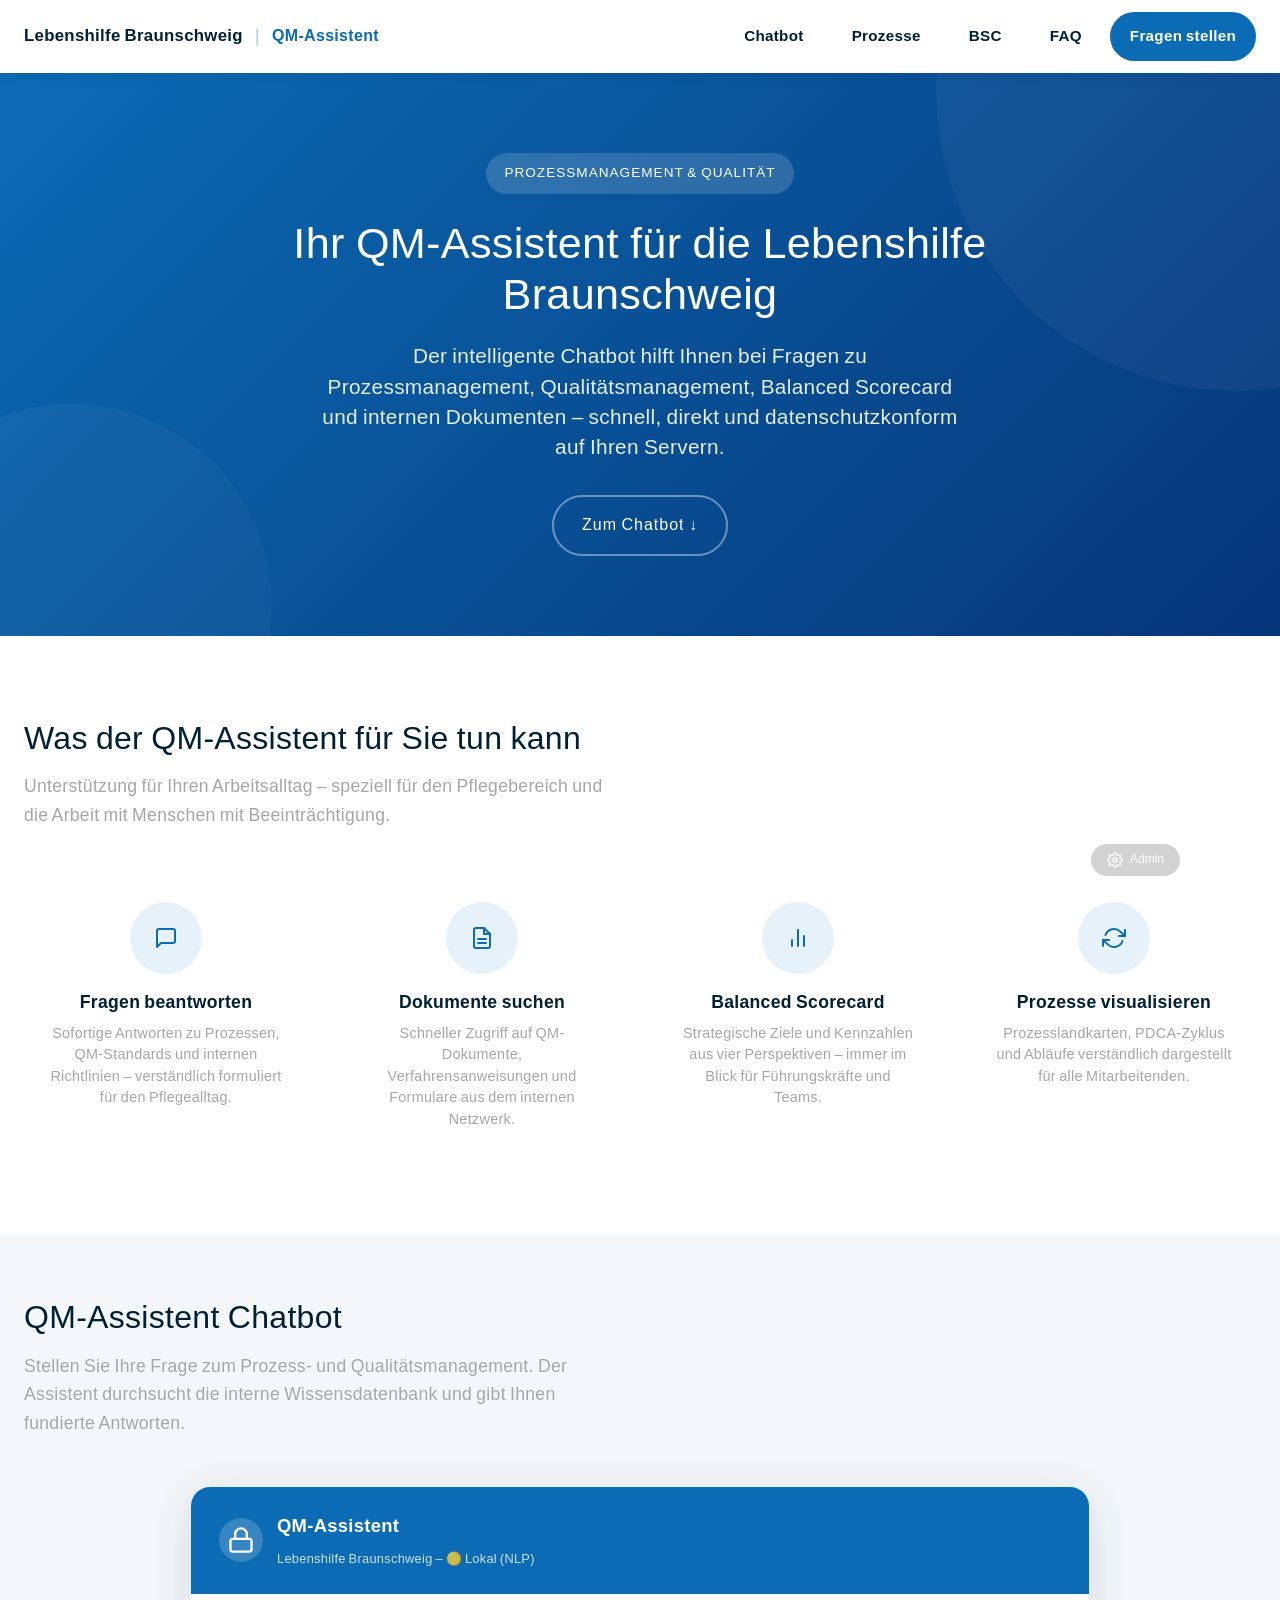
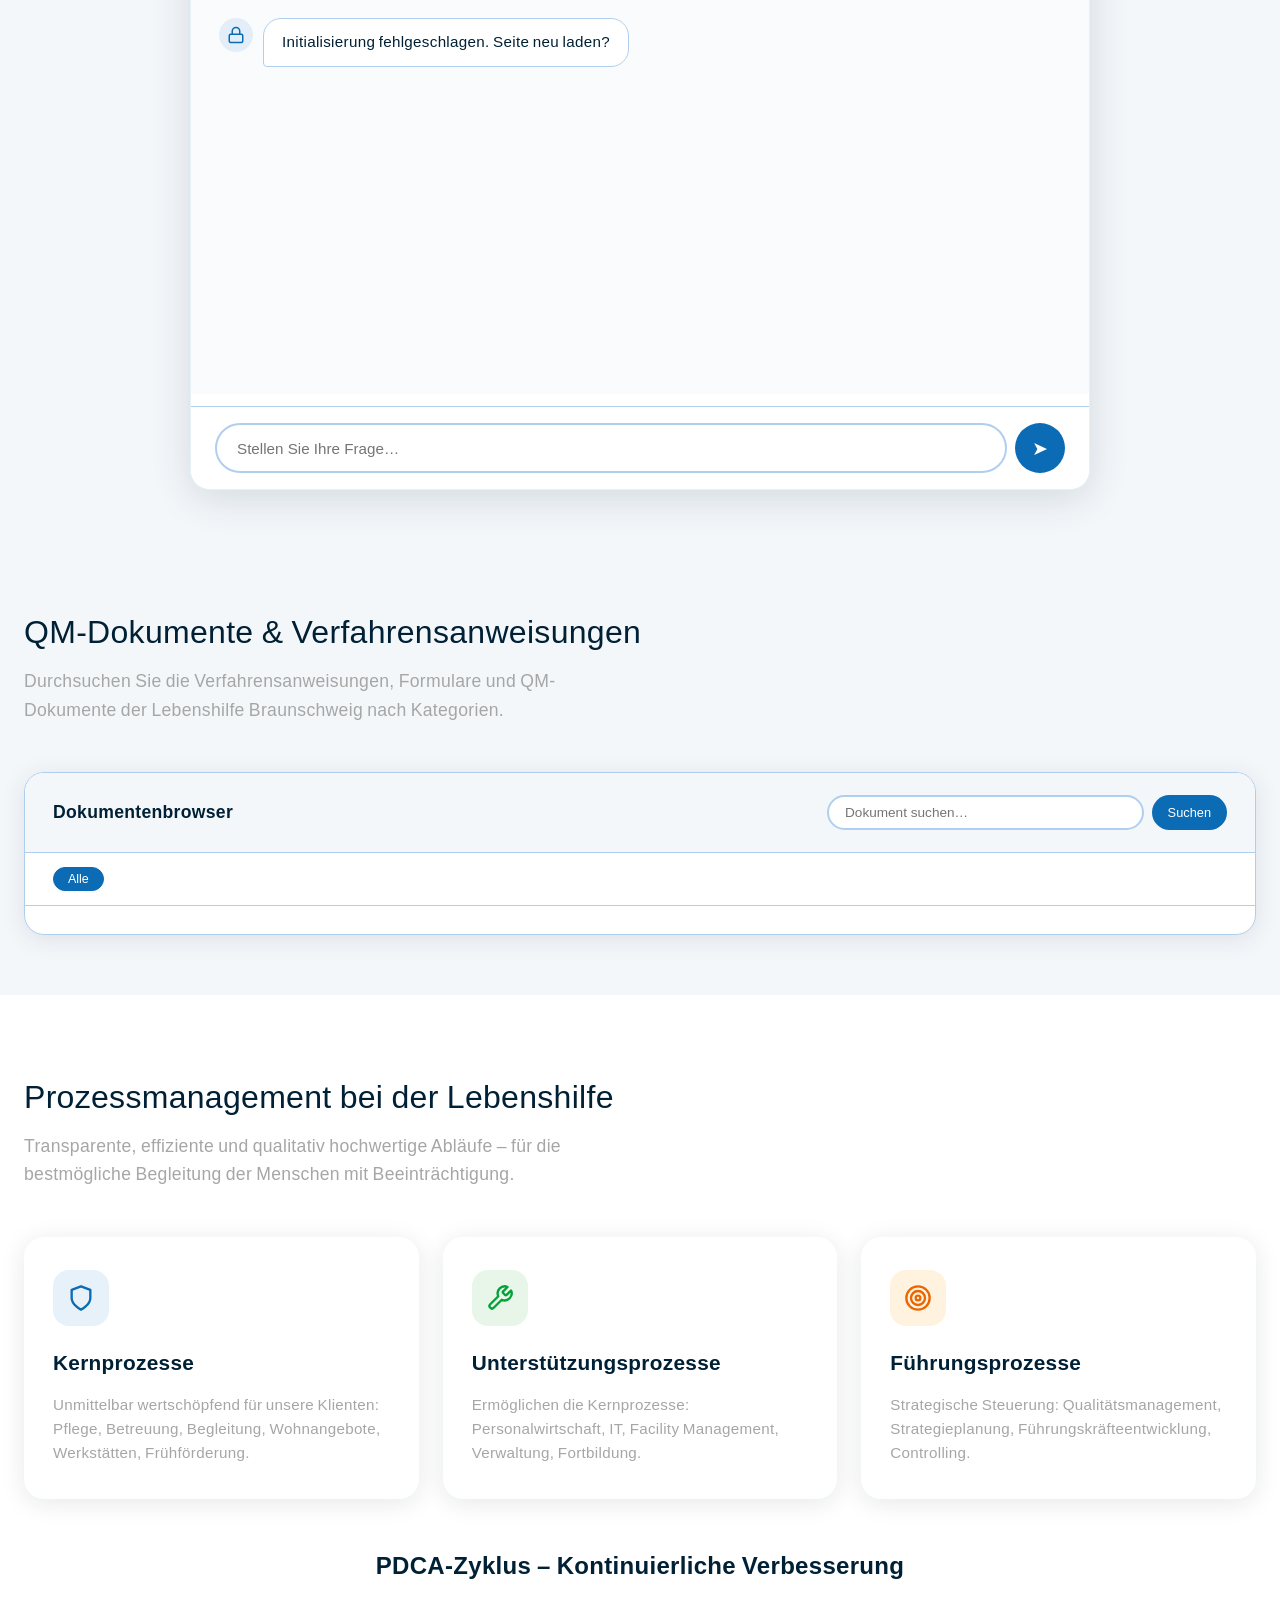
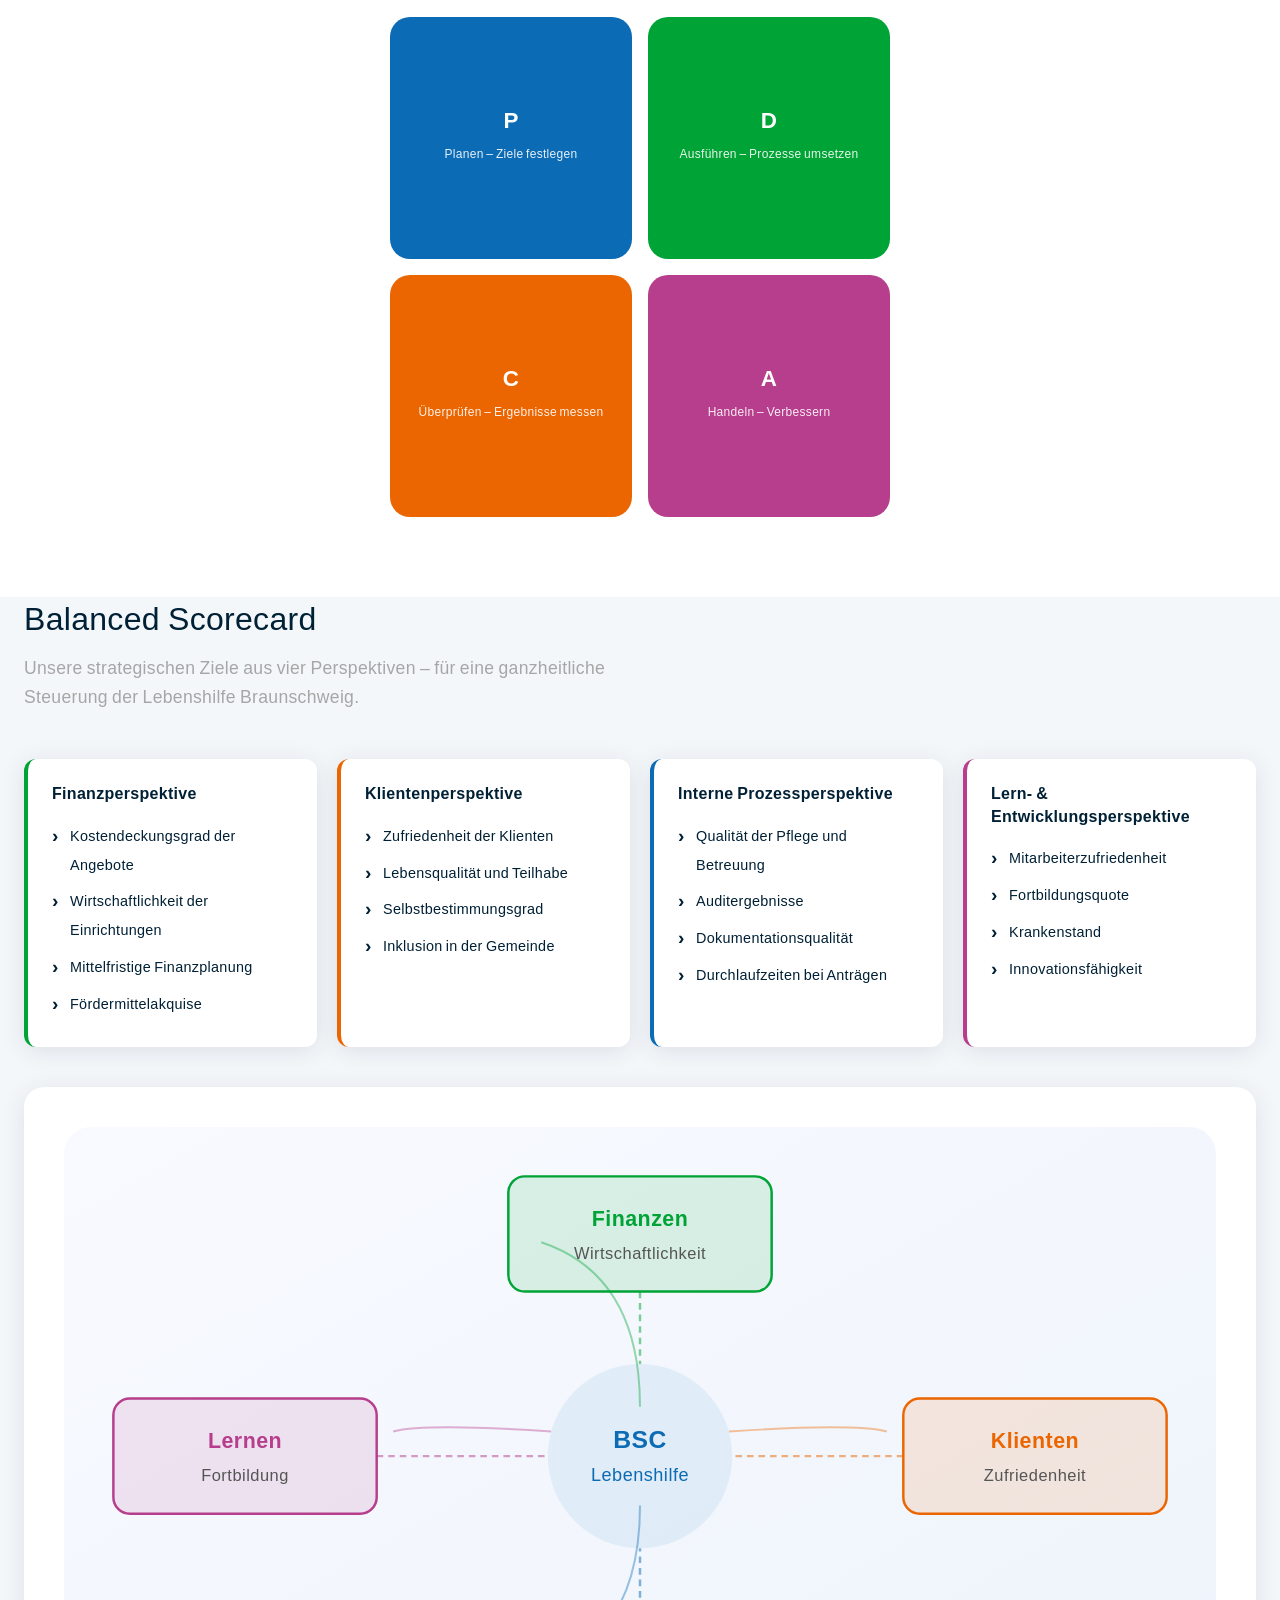
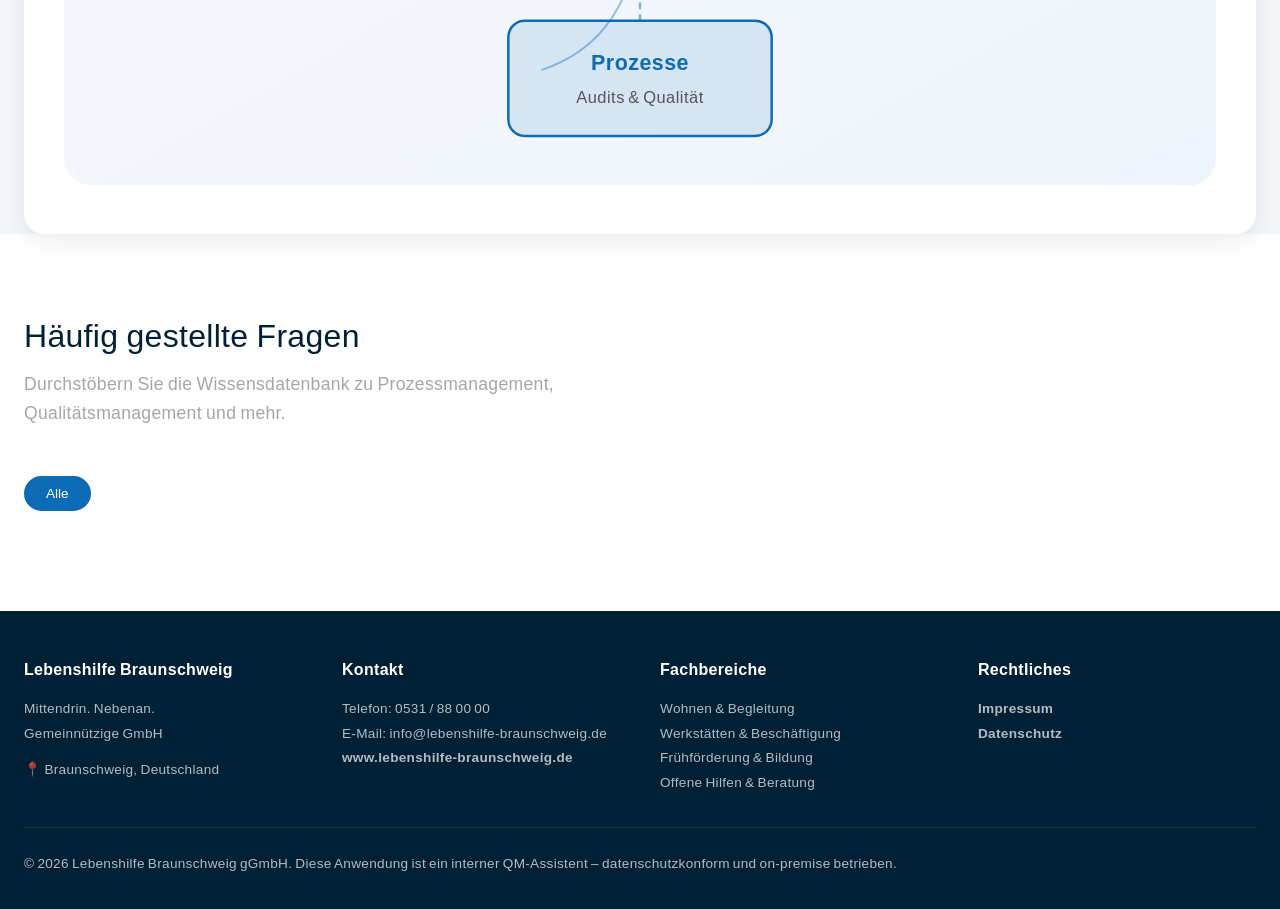
==== commit a52c6645: "Dokumenten-Bereich unter Chatbot verschoben; Suchalgorithmen erweitert (Fuzzy, Token, Stemming, Syno" ====
--- a/index.html
+++ b/index.html
@@ -105,6 +105,43 @@
     </div>
   </section>
 
+  <!-- ===== DOKUMENTE ===== -->
+  <section id="dokumente" class="section-alt doc-section" aria-labelledby="doc-title">
+    <div class="container">
+      <h2 id="doc-title" class="section-title">QM-Dokumente & Verfahrensanweisungen</h2>
+      <p class="section-subtitle">Durchsuchen Sie die Verfahrensanweisungen, Formulare und QM-Dokumente der Lebenshilfe Braunschweig nach Kategorien.</p>
+
+      <div class="doc-browser">
+        <div class="doc-header">
+          <h3>Dokumentenbrowser</h3>
+          <div class="doc-search">
+            <input type="text" id="doc-search-input" placeholder="Dokument suchen…" aria-label="Dokument suchen">
+            <button id="doc-search-btn" aria-label="Suchen">Suchen</button>
+          </div>
+        </div>
+        <div class="doc-categories" id="doc-categories" role="tablist" aria-label="Dokument-Kategorien">
+          <button class="active" data-cat="Alle" role="tab">Alle</button>
+        </div>
+        <div class="doc-list" id="doc-list"></div>
+      </div>
+    </div>
+  </section>
+
+  <!-- ===== DOCUMENT PREVIEW MODAL ===== -->
+  <div id="doc-preview-modal" class="modal-overlay" role="dialog" aria-modal="true" aria-labelledby="doc-preview-title">
+    <div class="modal doc-preview-content">
+      <button class="modal-close" id="doc-preview-close" aria-label="Schließen">✕</button>
+      <h2 id="doc-preview-title">Dokumentvorschau</h2>
+      <div id="doc-preview-meta" class="doc-preview-meta"></div>
+      <div id="doc-preview-body" class="doc-preview-body">
+        <p>Inhalt wird geladen…</p>
+      </div>
+      <div class="form-actions">
+        <button class="btn-cancel" id="doc-preview-close-btn">Schließen</button>
+      </div>
+    </div>
+  </div>
+
   <!-- ===== PROZESSMANAGEMENT ===== -->
   <section id="prozesse" class="section" aria-labelledby="prozesse-title">
     <div class="container">
@@ -154,7 +191,7 @@
 
       <div class="bsc-grid">
         <div class="bsc-card finance">
-          <h4>💰 Finanzperspektive</h4>
+          <h4>Finanzperspektive</h4>
           <ul>
             <li>Kostendeckungsgrad der Angebote</li>
             <li>Wirtschaftlichkeit der Einrichtungen</li>
@@ -163,7 +200,7 @@
           </ul>
         </div>
         <div class="bsc-card client">
-          <h4>👥 Klientenperspektive</h4>
+          <h4>Klientenperspektive</h4>
           <ul>
             <li>Zufriedenheit der Klienten</li>
             <li>Lebensqualität und Teilhabe</li>
@@ -172,7 +209,7 @@
           </ul>
         </div>
         <div class="bsc-card process">
-          <h4>🔁 Interne Prozessperspektive</h4>
+          <h4>Interne Prozessperspektive</h4>
           <ul>
             <li>Qualität der Pflege und Betreuung</li>
             <li>Auditergebnisse</li>
@@ -181,7 +218,7 @@
           </ul>
         </div>
         <div class="bsc-card learning">
-          <h4>📚 Lern- & Entwicklungsperspektive</h4>
+          <h4>Lern- & Entwicklungsperspektive</h4>
           <ul>
             <li>Mitarbeiterzufriedenheit</li>
             <li>Fortbildungsquote</li>
@@ -211,28 +248,28 @@
             <!-- Finance - Top -->
             <rect x="270" y="30" width="160" height="70" rx="10" fill="#00A336" opacity="0.12"/>
             <rect x="270" y="30" width="160" height="70" rx="10" fill="none" stroke="#00A336" stroke-width="1.5"/>
-            <text x="350" y="60" text-anchor="middle" font-family="'Lebenshilfe Sans Serif', Arial" font-weight="bold" font-size="13" fill="#00A336">💰 Finanzen</text>
+            <text x="350" y="60" text-anchor="middle" font-family="'Lebenshilfe Sans Serif', Arial" font-weight="bold" font-size="13" fill="#00A336">Finanzen</text>
             <text x="350" y="80" text-anchor="middle" font-family="'Lebenshilfe Sans Serif', Arial" font-size="10" fill="#555">Wirtschaftlichkeit</text>
             <line x1="350" y1="100" x2="350" y2="144" stroke="#00A336" stroke-width="1.5" stroke-dasharray="4,3" opacity="0.5"/>
 
             <!-- Client - Right -->
             <rect x="510" y="165" width="160" height="70" rx="10" fill="#EB6600" opacity="0.12"/>
             <rect x="510" y="165" width="160" height="70" rx="10" fill="none" stroke="#EB6600" stroke-width="1.5"/>
-            <text x="590" y="195" text-anchor="middle" font-family="'Lebenshilfe Sans Serif', Arial" font-weight="bold" font-size="13" fill="#EB6600">👥 Klienten</text>
+            <text x="590" y="195" text-anchor="middle" font-family="'Lebenshilfe Sans Serif', Arial" font-weight="bold" font-size="13" fill="#EB6600">Klienten</text>
             <text x="590" y="215" text-anchor="middle" font-family="'Lebenshilfe Sans Serif', Arial" font-size="10" fill="#555">Zufriedenheit</text>
             <line x1="510" y1="200" x2="406" y2="200" stroke="#EB6600" stroke-width="1.5" stroke-dasharray="4,3" opacity="0.5"/>
 
             <!-- Process - Bottom -->
             <rect x="270" y="300" width="160" height="70" rx="10" fill="#0B6BB4" opacity="0.12"/>
             <rect x="270" y="300" width="160" height="70" rx="10" fill="none" stroke="#0B6BB4" stroke-width="1.5"/>
-            <text x="350" y="330" text-anchor="middle" font-family="'Lebenshilfe Sans Serif', Arial" font-weight="bold" font-size="13" fill="#0B6BB4">🔁 Prozesse</text>
+            <text x="350" y="330" text-anchor="middle" font-family="'Lebenshilfe Sans Serif', Arial" font-weight="bold" font-size="13" fill="#0B6BB4">Prozesse</text>
             <text x="350" y="350" text-anchor="middle" font-family="'Lebenshilfe Sans Serif', Arial" font-size="10" fill="#555">Audits & Qualität</text>
             <line x1="350" y1="300" x2="350" y2="256" stroke="#0B6BB4" stroke-width="1.5" stroke-dasharray="4,3" opacity="0.5"/>
 
             <!-- Learning - Left -->
             <rect x="30" y="165" width="160" height="70" rx="10" fill="#B63E8C" opacity="0.12"/>
             <rect x="30" y="165" width="160" height="70" rx="10" fill="none" stroke="#B63E8C" stroke-width="1.5"/>
-            <text x="110" y="195" text-anchor="middle" font-family="'Lebenshilfe Sans Serif', Arial" font-weight="bold" font-size="13" fill="#B63E8C">📚 Lernen</text>
+            <text x="110" y="195" text-anchor="middle" font-family="'Lebenshilfe Sans Serif', Arial" font-weight="bold" font-size="13" fill="#B63E8C">Lernen</text>
             <text x="110" y="215" text-anchor="middle" font-family="'Lebenshilfe Sans Serif', Arial" font-size="10" fill="#555">Fortbildung</text>
             <line x1="190" y1="200" x2="294" y2="200" stroke="#B63E8C" stroke-width="1.5" stroke-dasharray="4,3" opacity="0.5"/>
 
@@ -250,7 +287,7 @@
   <!-- ===== FAQ ===== -->
   <section id="faq" class="section" aria-labelledby="faq-title">
     <div class="container">
-      <h2 id="faq-title" class="section-title">❓ Häufig gestellte Fragen</h2>
+      <h2 id="faq-title" class="section-title">Häufig gestellte Fragen</h2>
       <p class="section-subtitle">Durchstöbern Sie die Wissensdatenbank zu Prozessmanagement, Qualitätsmanagement und mehr.</p>
 
       <div class="category-filters" role="tablist" aria-label="Kategorien filtern">
@@ -259,43 +296,6 @@
       <div class="faq-list" role="list"></div>
     </div>
   </section>
-
-  <!-- ===== DOKUMENTE ===== -->
-  <section id="dokumente" class="section-alt doc-section" aria-labelledby="doc-title">
-    <div class="container">
-      <h2 id="doc-title" class="section-title">QM-Dokumente & Verfahrensanweisungen</h2>
-      <p class="section-subtitle">Durchsuchen Sie die Verfahrensanweisungen, Formulare und QM-Dokumente der Lebenshilfe Braunschweig nach Kategorien.</p>
-
-      <div class="doc-browser">
-        <div class="doc-header">
-          <h3>Dokumentenbrowser</h3>
-          <div class="doc-search">
-            <input type="text" id="doc-search-input" placeholder="Dokument suchen…" aria-label="Dokument suchen">
-            <button id="doc-search-btn" aria-label="Suchen">Suchen</button>
-          </div>
-        </div>
-        <div class="doc-categories" id="doc-categories" role="tablist" aria-label="Dokument-Kategorien">
-          <button class="active" data-cat="Alle" role="tab">Alle</button>
-        </div>
-        <div class="doc-list" id="doc-list"></div>
-      </div>
-    </div>
-  </section>
-
-  <!-- ===== DOCUMENT PREVIEW MODAL ===== -->
-  <div id="doc-preview-modal" class="modal-overlay" role="dialog" aria-modal="true" aria-labelledby="doc-preview-title">
-    <div class="modal doc-preview-content">
-      <button class="modal-close" id="doc-preview-close" aria-label="Schließen">✕</button>
-      <h2 id="doc-preview-title">Dokumentvorschau</h2>
-      <div id="doc-preview-meta" class="doc-preview-meta"></div>
-      <div id="doc-preview-body" class="doc-preview-body">
-        <p>Inhalt wird geladen…</p>
-      </div>
-      <div class="form-actions">
-        <button class="btn-cancel" id="doc-preview-close-btn">Schließen</button>
-      </div>
-    </div>
-  </div>
 
   <!-- ===== ADMIN TOGGLE ===== -->
   <div class="admin-toggle">
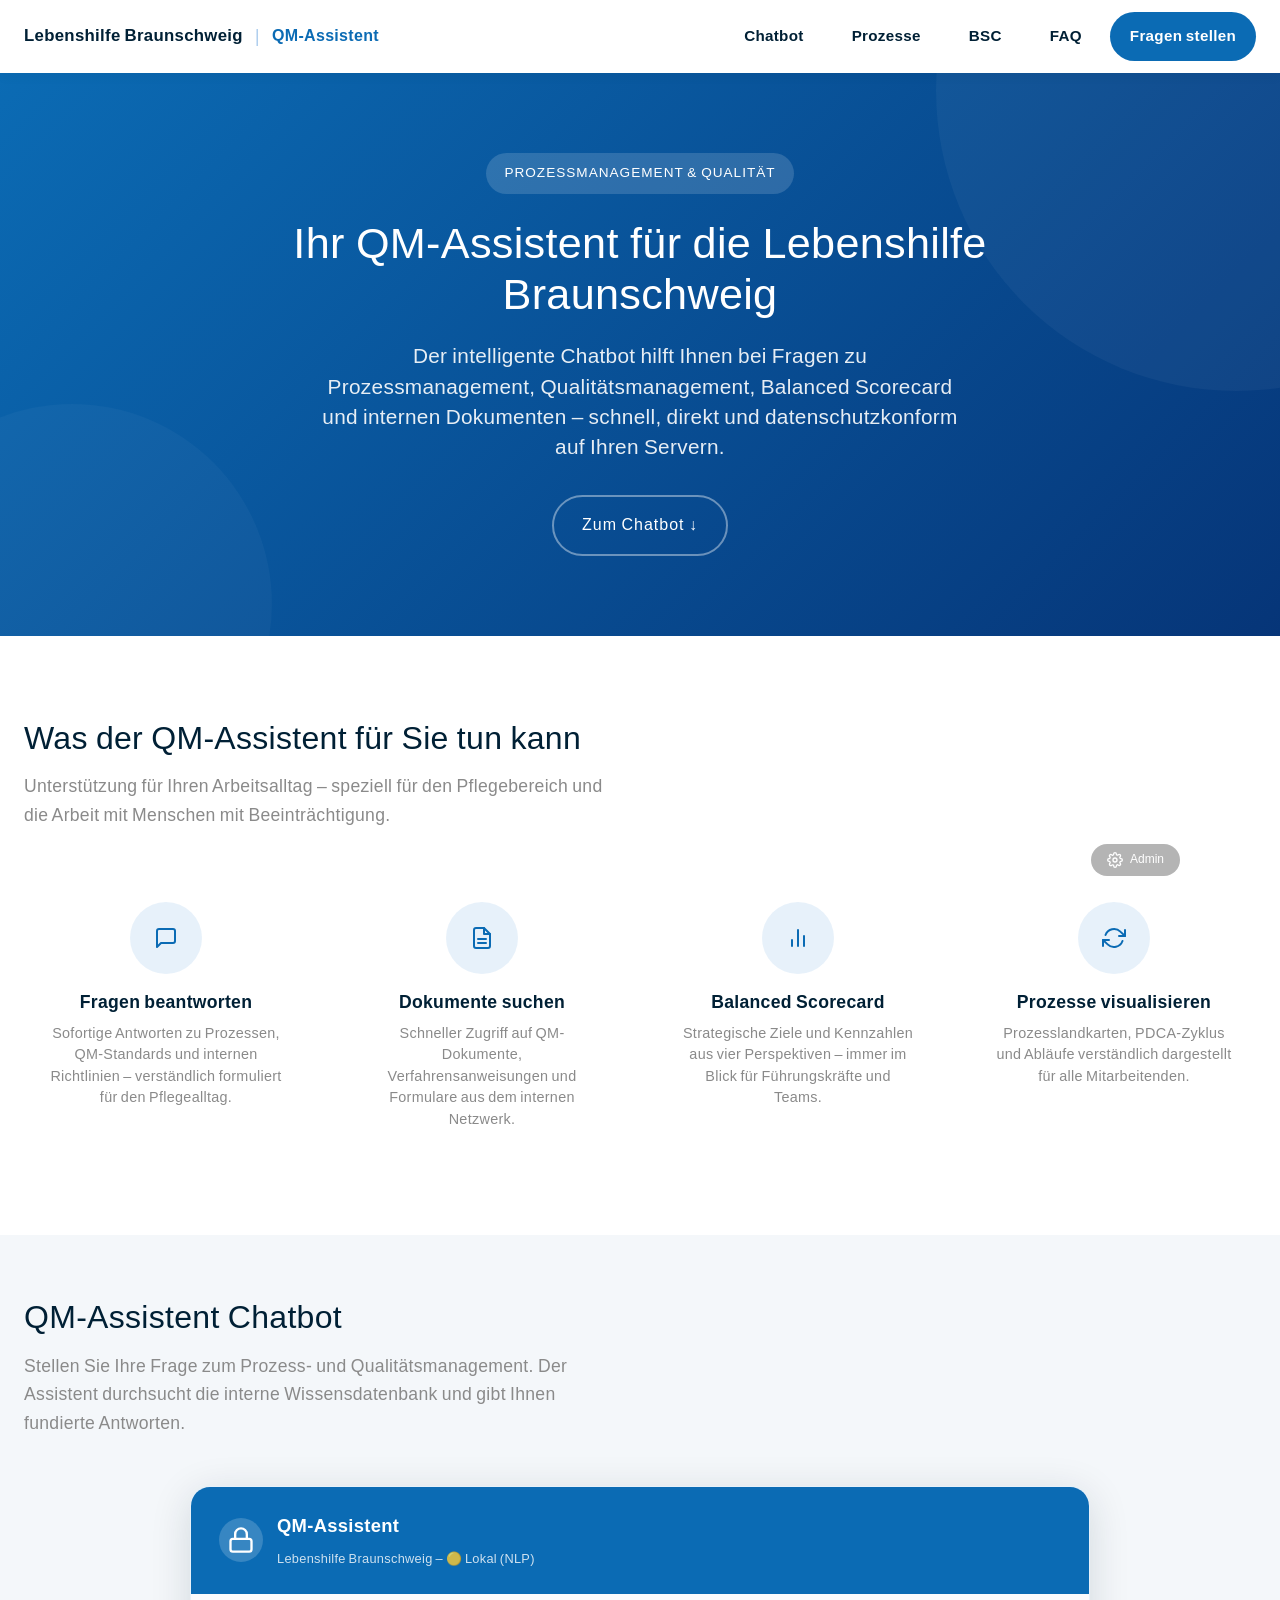
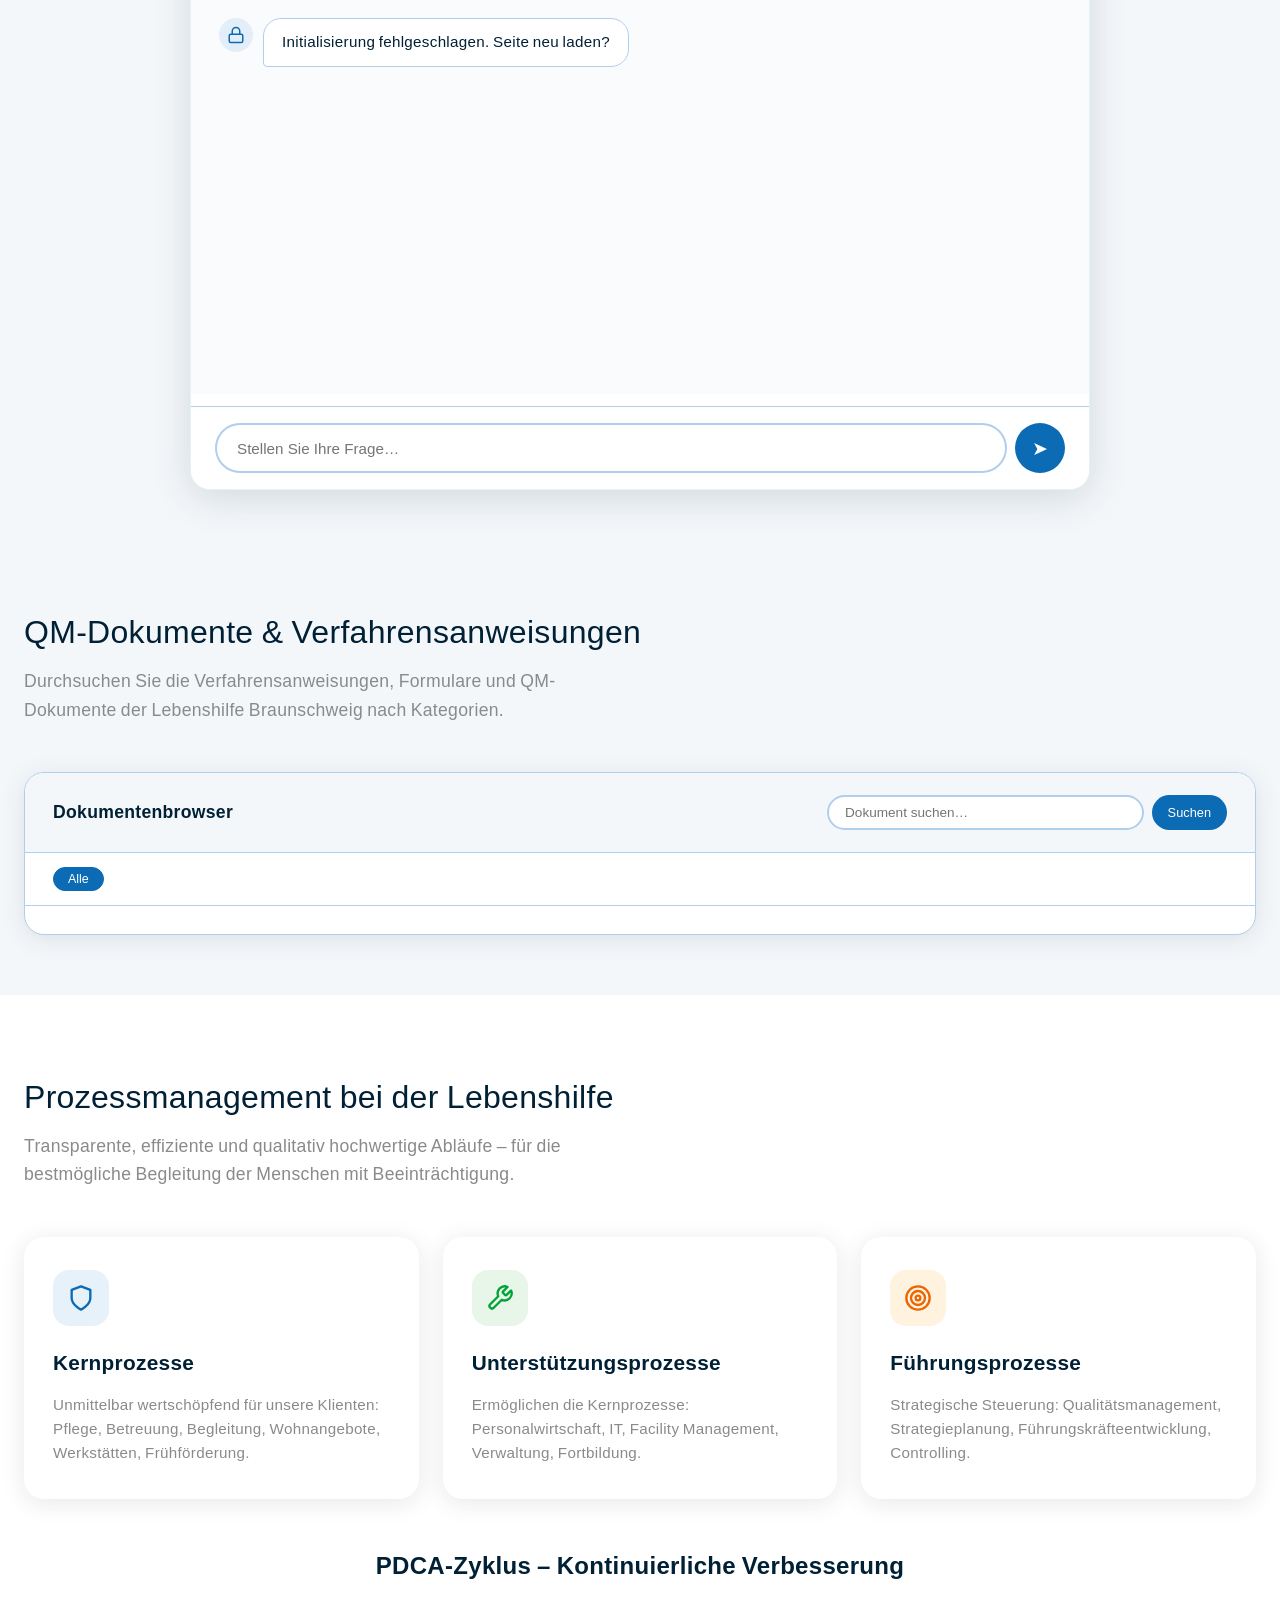
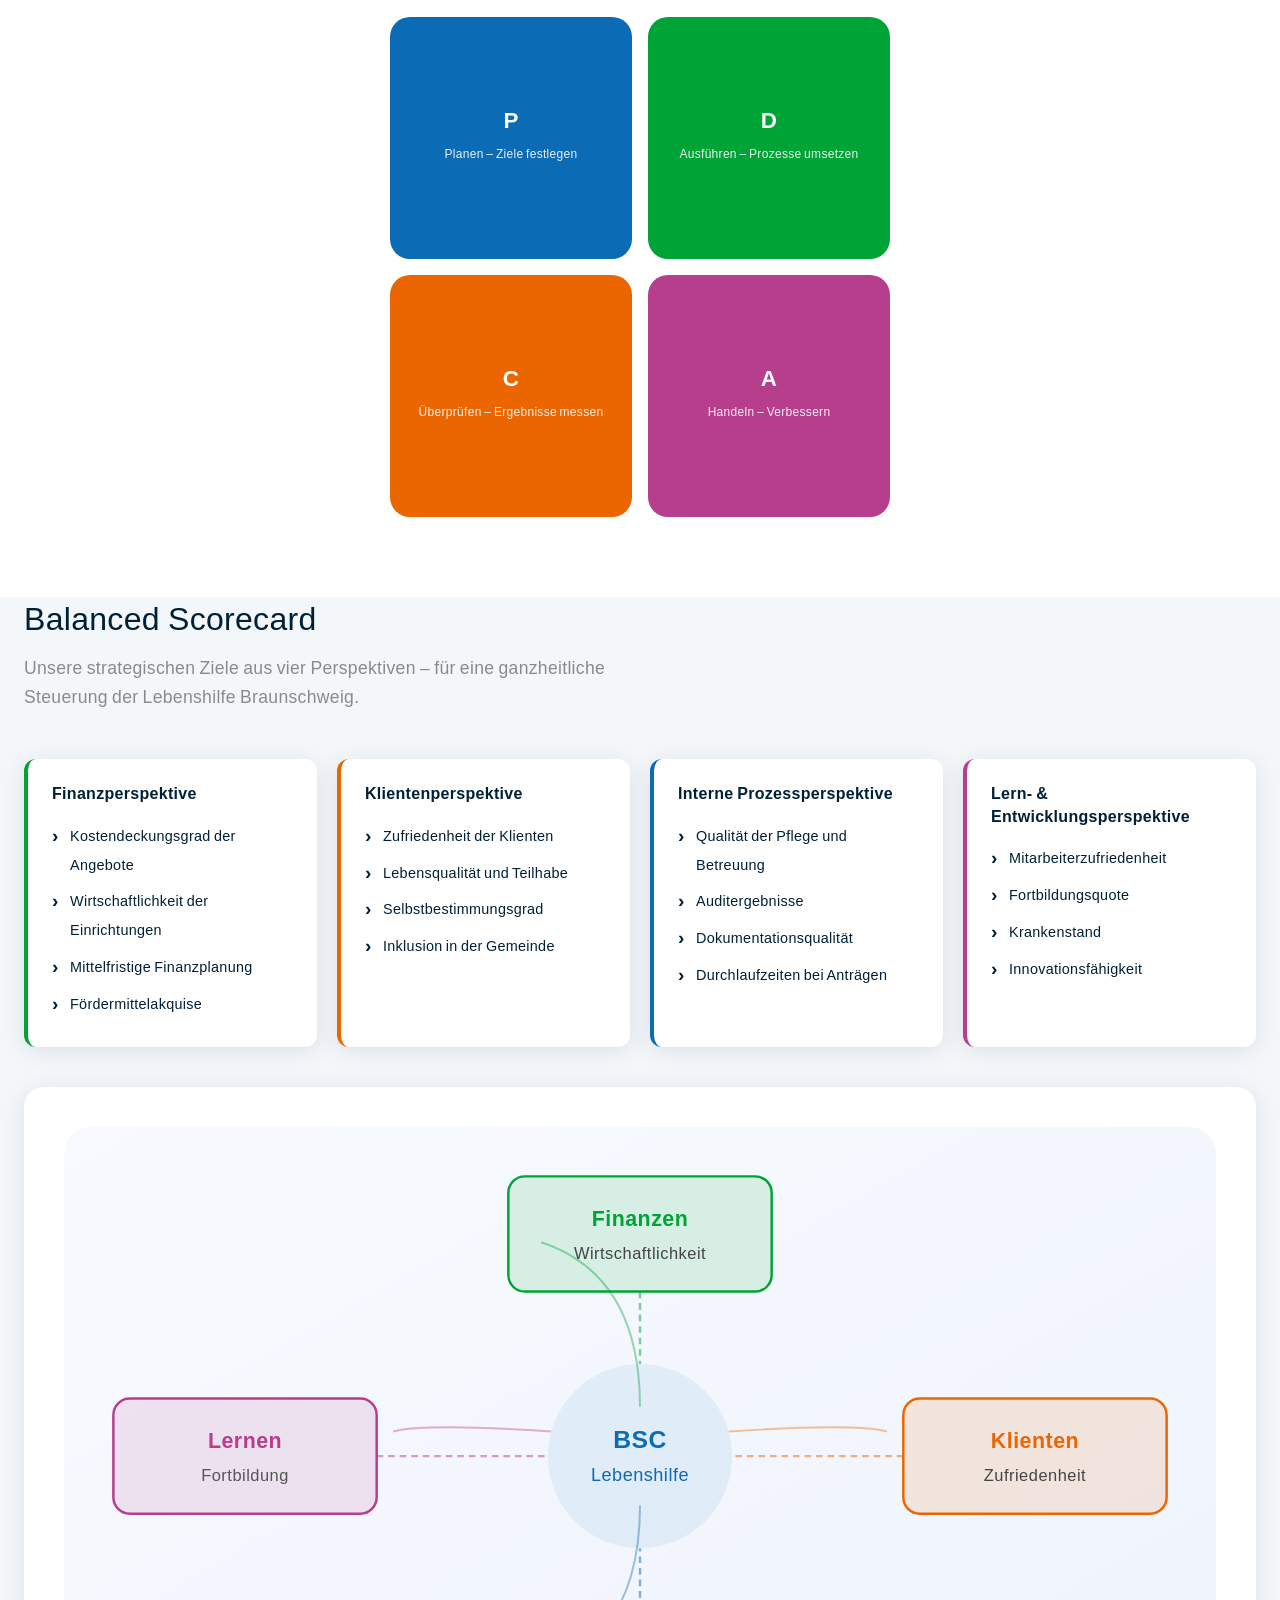
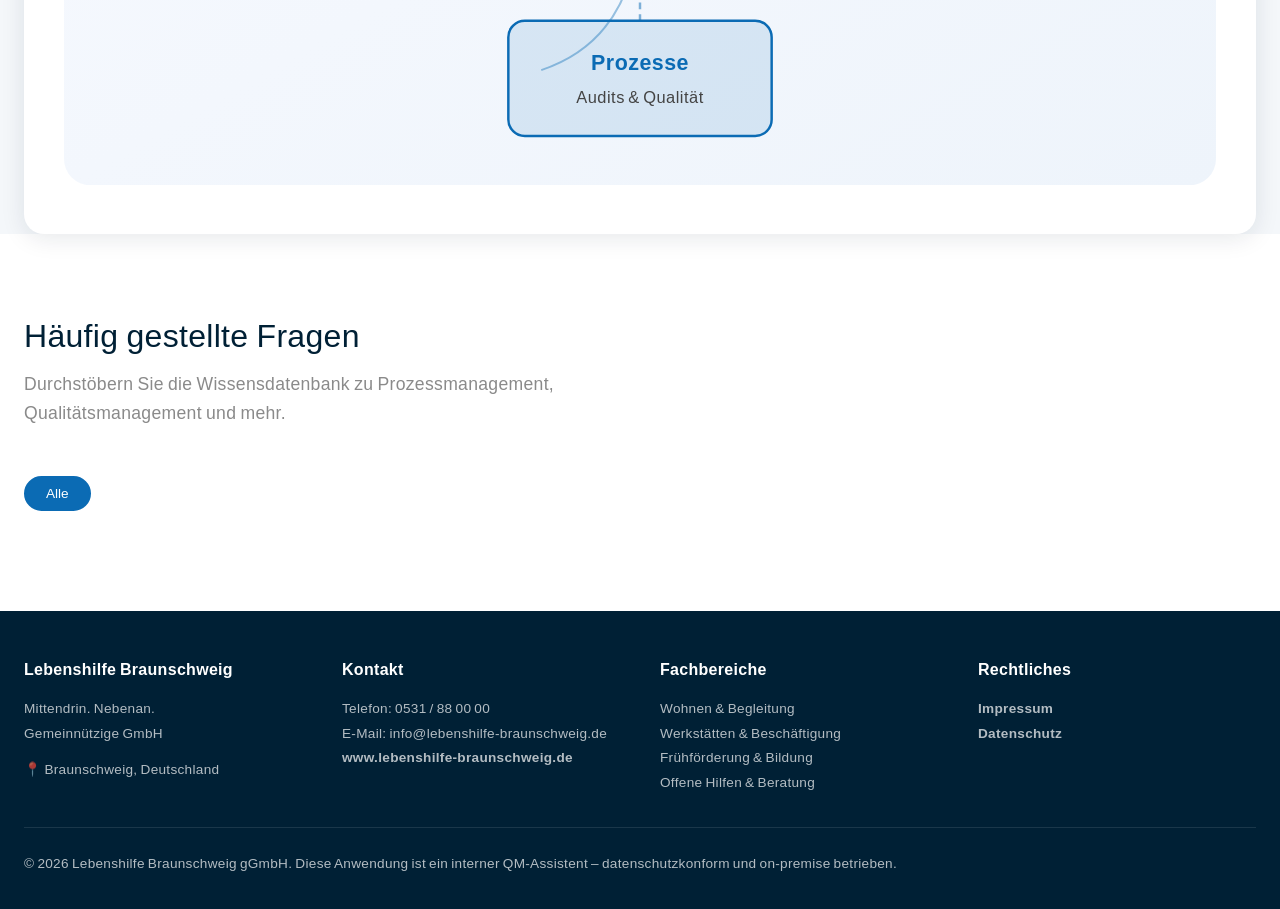
==== commit 56c5c4f6: "Download-Button im Dokumenten-Modal; Kontrast verbessert (mid-gray #6B6B6B, SVG #444); focus-visible" ====
--- a/index.html
+++ b/index.html
@@ -136,7 +136,8 @@
       <div id="doc-preview-body" class="doc-preview-body">
         <p>Inhalt wird geladen…</p>
       </div>
-      <div class="form-actions">
+      <div class="form-actions" style="display:flex;gap:8px;">
+        <button class="btn-primary" id="doc-preview-download-btn" style="flex:1;">Herunterladen</button>
         <button class="btn-cancel" id="doc-preview-close-btn">Schließen</button>
       </div>
     </div>
@@ -249,21 +250,21 @@
             <rect x="270" y="30" width="160" height="70" rx="10" fill="#00A336" opacity="0.12"/>
             <rect x="270" y="30" width="160" height="70" rx="10" fill="none" stroke="#00A336" stroke-width="1.5"/>
             <text x="350" y="60" text-anchor="middle" font-family="'Lebenshilfe Sans Serif', Arial" font-weight="bold" font-size="13" fill="#00A336">Finanzen</text>
-            <text x="350" y="80" text-anchor="middle" font-family="'Lebenshilfe Sans Serif', Arial" font-size="10" fill="#555">Wirtschaftlichkeit</text>
+            <text x="350" y="80" text-anchor="middle" font-family="'Lebenshilfe Sans Serif', Arial" font-size="10" fill="#444">Wirtschaftlichkeit</text>
             <line x1="350" y1="100" x2="350" y2="144" stroke="#00A336" stroke-width="1.5" stroke-dasharray="4,3" opacity="0.5"/>
 
             <!-- Client - Right -->
             <rect x="510" y="165" width="160" height="70" rx="10" fill="#EB6600" opacity="0.12"/>
             <rect x="510" y="165" width="160" height="70" rx="10" fill="none" stroke="#EB6600" stroke-width="1.5"/>
             <text x="590" y="195" text-anchor="middle" font-family="'Lebenshilfe Sans Serif', Arial" font-weight="bold" font-size="13" fill="#EB6600">Klienten</text>
-            <text x="590" y="215" text-anchor="middle" font-family="'Lebenshilfe Sans Serif', Arial" font-size="10" fill="#555">Zufriedenheit</text>
+            <text x="590" y="215" text-anchor="middle" font-family="'Lebenshilfe Sans Serif', Arial" font-size="10" fill="#444">Zufriedenheit</text>
             <line x1="510" y1="200" x2="406" y2="200" stroke="#EB6600" stroke-width="1.5" stroke-dasharray="4,3" opacity="0.5"/>
 
             <!-- Process - Bottom -->
             <rect x="270" y="300" width="160" height="70" rx="10" fill="#0B6BB4" opacity="0.12"/>
             <rect x="270" y="300" width="160" height="70" rx="10" fill="none" stroke="#0B6BB4" stroke-width="1.5"/>
             <text x="350" y="330" text-anchor="middle" font-family="'Lebenshilfe Sans Serif', Arial" font-weight="bold" font-size="13" fill="#0B6BB4">Prozesse</text>
-            <text x="350" y="350" text-anchor="middle" font-family="'Lebenshilfe Sans Serif', Arial" font-size="10" fill="#555">Audits & Qualität</text>
+            <text x="350" y="350" text-anchor="middle" font-family="'Lebenshilfe Sans Serif', Arial" font-size="10" fill="#444">Audits & Qualität</text>
             <line x1="350" y1="300" x2="350" y2="256" stroke="#0B6BB4" stroke-width="1.5" stroke-dasharray="4,3" opacity="0.5"/>
 
             <!-- Learning - Left -->
--- a/css/style.css
+++ b/css/style.css
@@ -16,7 +16,8 @@
   --accent-brown: #79372A;
   --white: #FFFFFF;
   --light-gray: #F4F7FA;
-  --mid-gray: #A6A6A6;
+  --mid-gray: #6B6B6B;
+  --text-muted: #8A8A8A;
   --text-color: #002035;
   --shadow: 0 4px 24px rgba(0, 32, 53, 0.10);
   --shadow-lg: 0 8px 40px rgba(0, 32, 53, 0.14);
@@ -197,7 +198,7 @@
 }
 .section-subtitle {
   font-size: 1.1rem;
-  color: var(--mid-gray);
+  color: var(--text-muted);
   margin-bottom: 48px;
   max-width: 600px;
 }
@@ -236,7 +237,7 @@
 .card-icon.lime { background: #F1F8E9; color: var(--accent-lime); }
 
 .card h3 { font-size: 1.3rem; margin-bottom: 10px; font-weight: 700; }
-.card p { font-size: 0.95rem; line-height: 1.6; color: var(--mid-gray); }
+.card p { font-size: 0.95rem; line-height: 1.6; color: var(--text-muted); }
 
 /* ===== FEATURES ===== */
 .features-grid {
@@ -258,7 +259,7 @@
   color: var(--primary);
 }
 .feature-item h4 { font-size: 1.1rem; margin-bottom: 8px; font-weight: 700; }
-.feature-item p { font-size: 0.9rem; color: var(--mid-gray); line-height: 1.5; }
+.feature-item p { font-size: 0.9rem; color: var(--text-muted); line-height: 1.5; }
 
 /* ===== CHATBOT SECTION ===== */
 .chat-section { padding: 60px 0; }
@@ -577,13 +578,16 @@
   cursor: pointer;
   color: var(--mid-gray);
   transition: var(--transition);
+  padding: 4px 8px;
+  border-radius: 6px;
 }
 .modal-close:hover { color: var(--secondary); }
+.modal-close:focus-visible { outline: 3px solid var(--primary); outline-offset: 2px; }
 .modal h2 {
   font-size: 1.6rem;
   margin-bottom: 8px;
 }
-.modal p { color: var(--mid-gray); margin-bottom: 24px; font-size: 0.95rem; }
+.modal p { color: var(--text-muted); margin-bottom: 24px; font-size: 0.95rem; }
 
 /* ===== FORMS ===== */
 .form-group { margin-bottom: 18px; }
@@ -926,12 +930,12 @@
 .process-box.leadership { background: var(--primary); }
 .process-box.core { background: var(--accent); }
 .process-box.support { background: var(--accent-orange); }
-.process-arrow { font-size: 1.5rem; color: var(--mid-gray); }
+.process-arrow { font-size: 1.5rem; color: var(--text-muted); }
 .process-label {
   font-size: 0.75rem;
   text-transform: uppercase;
   letter-spacing: 2px;
-  color: var(--mid-gray);
+  color: var(--text-muted);
   margin-bottom: 8px;
 }
 
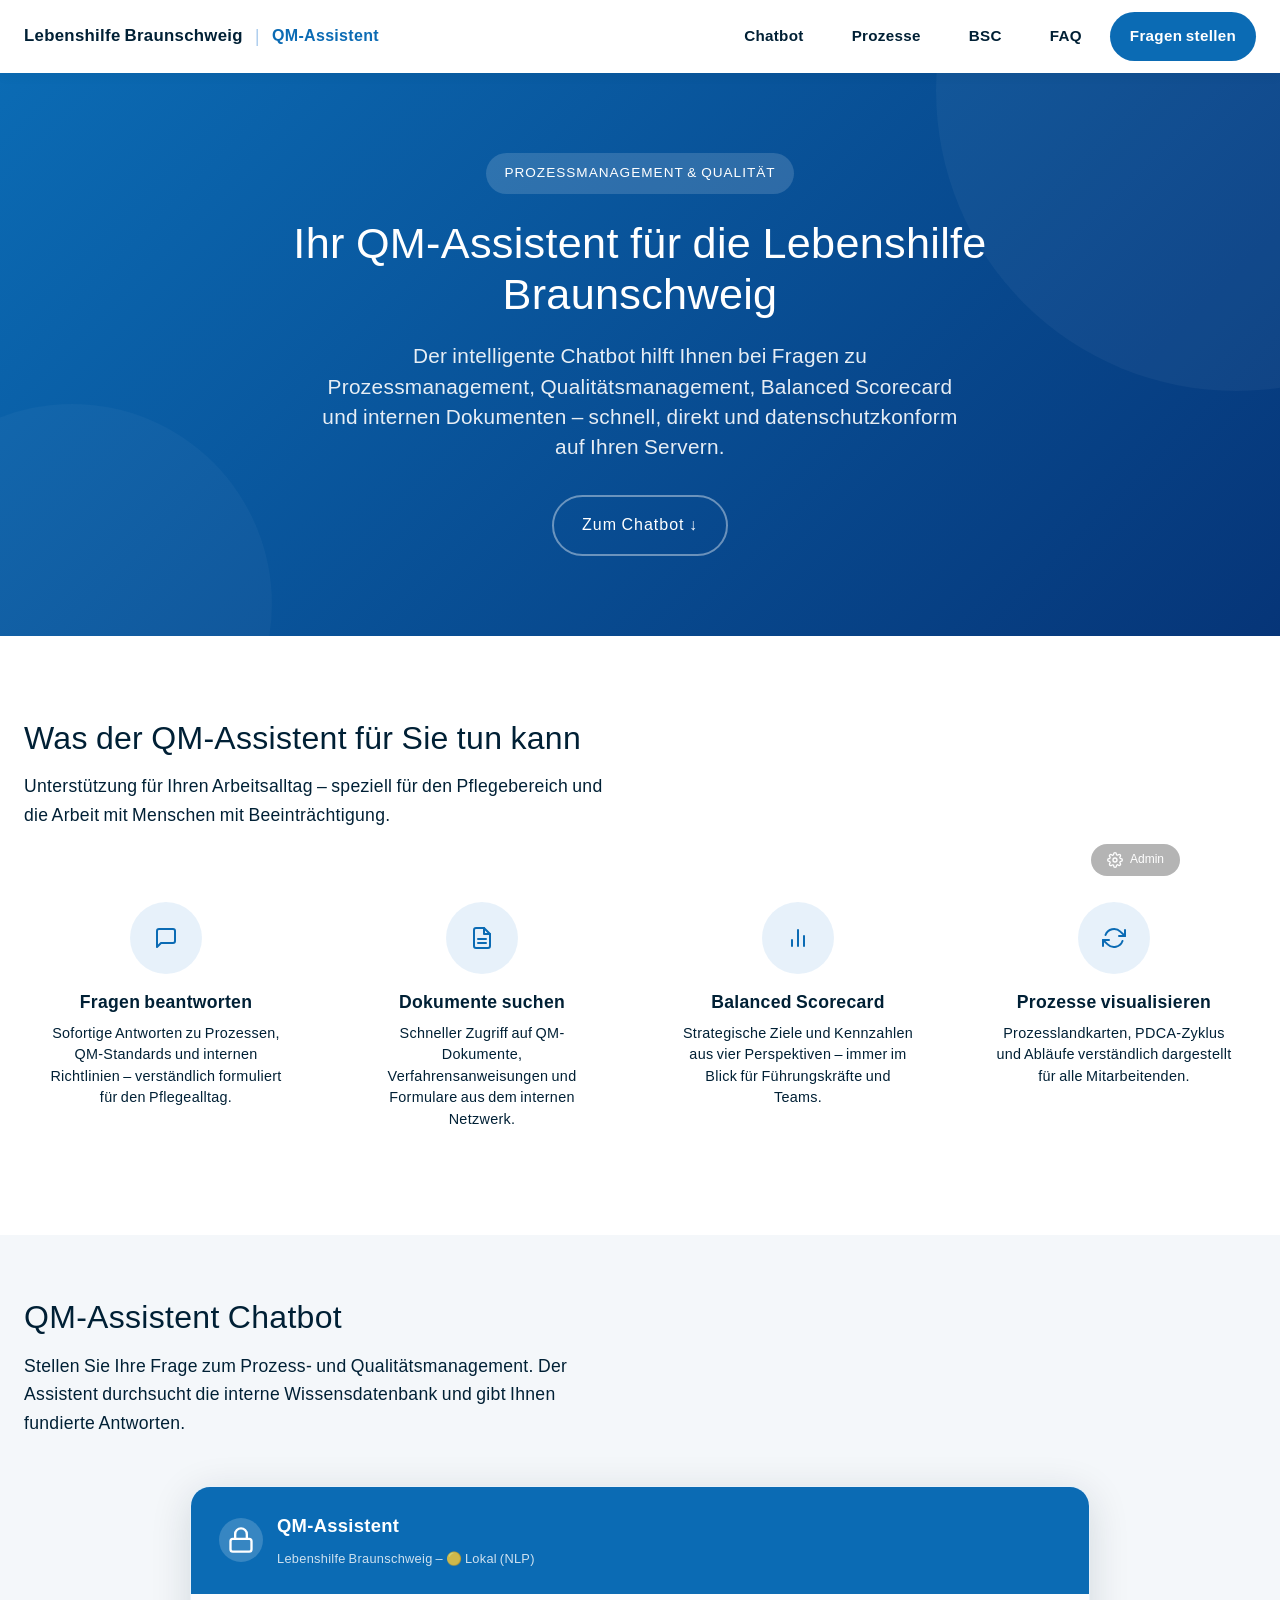
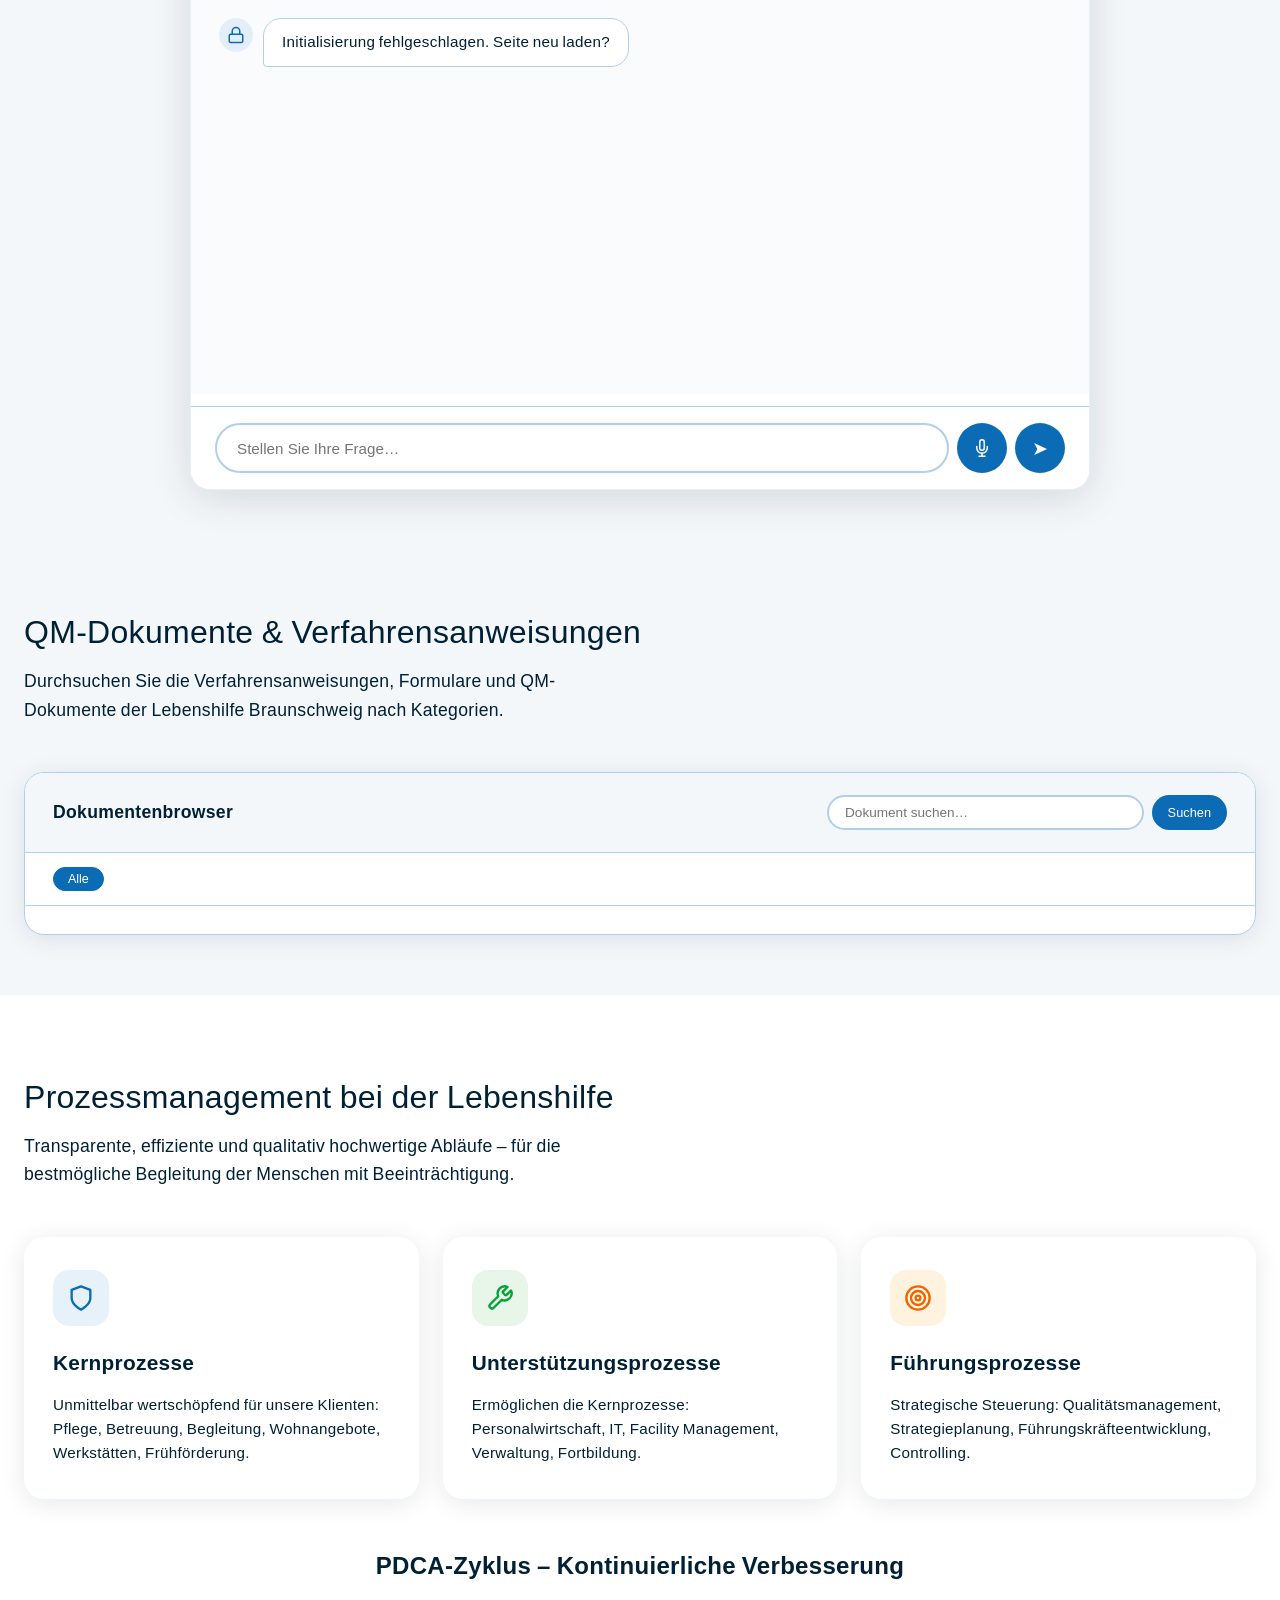
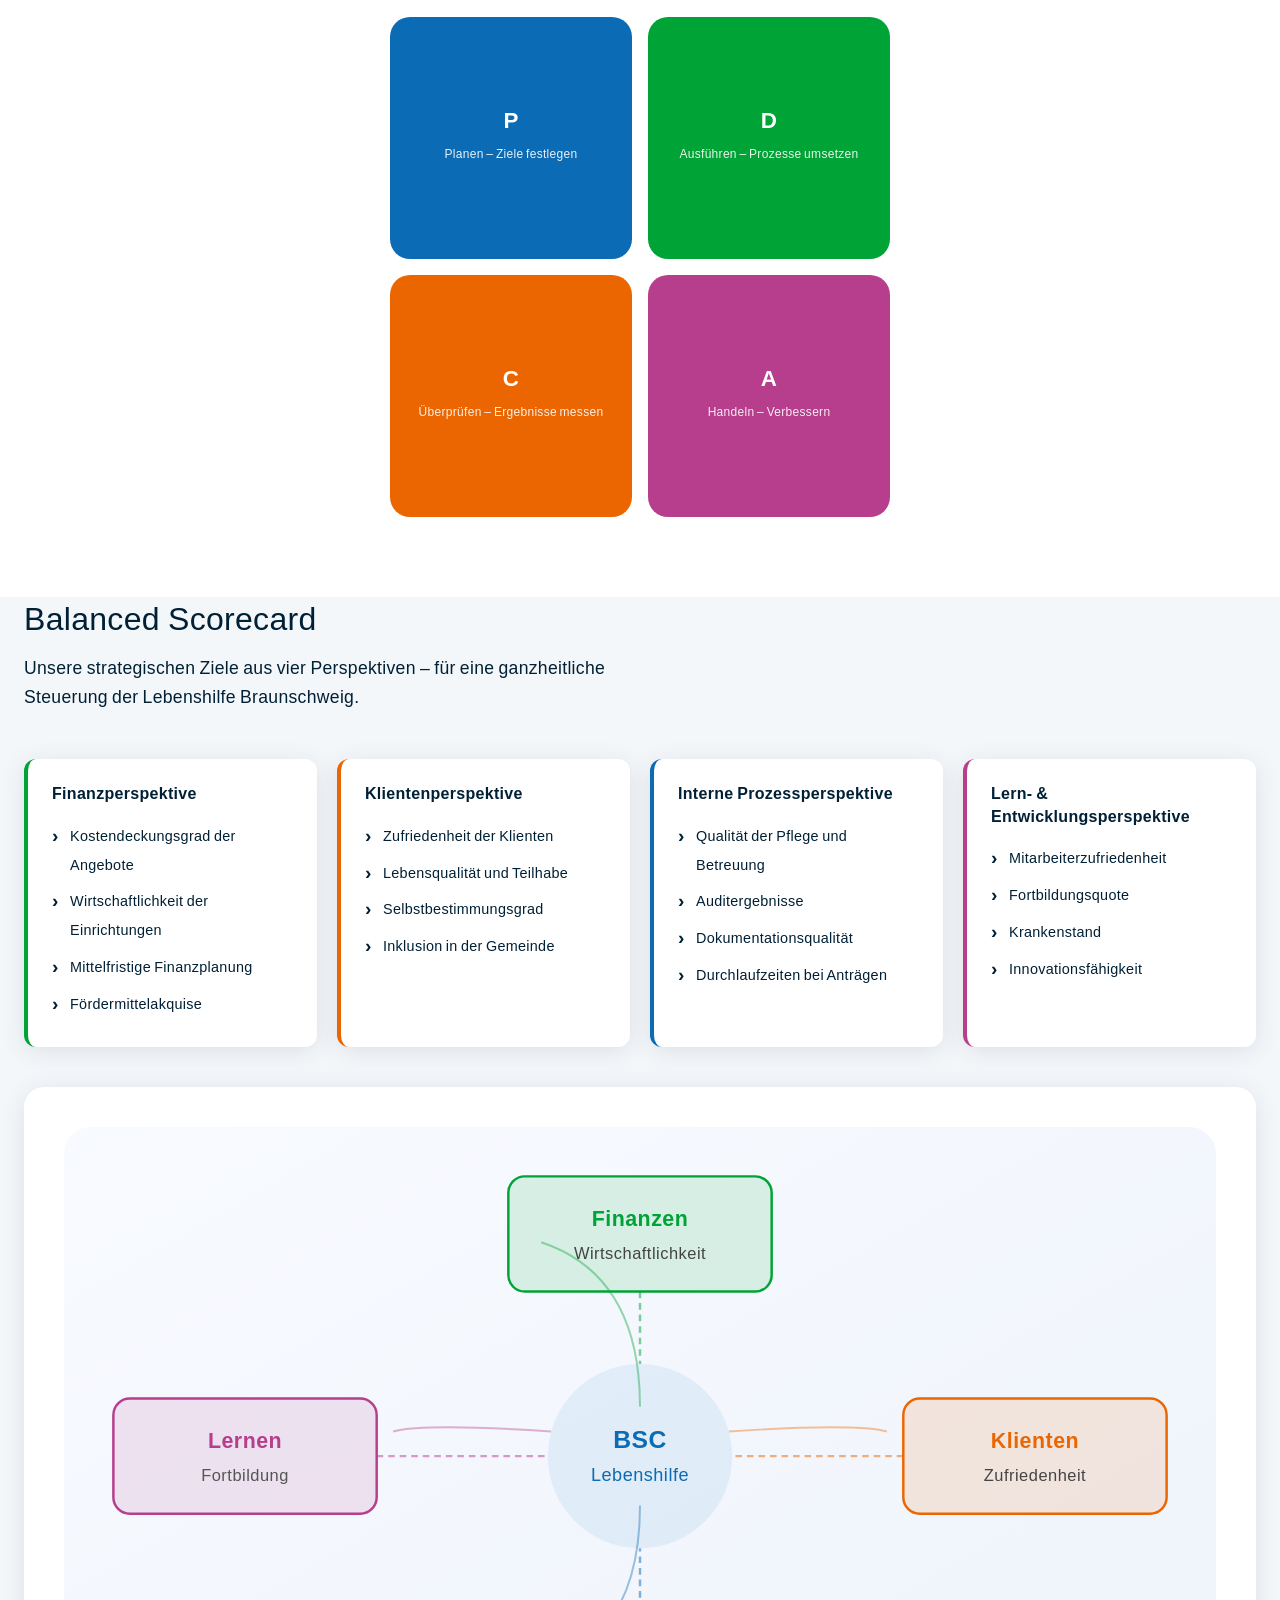
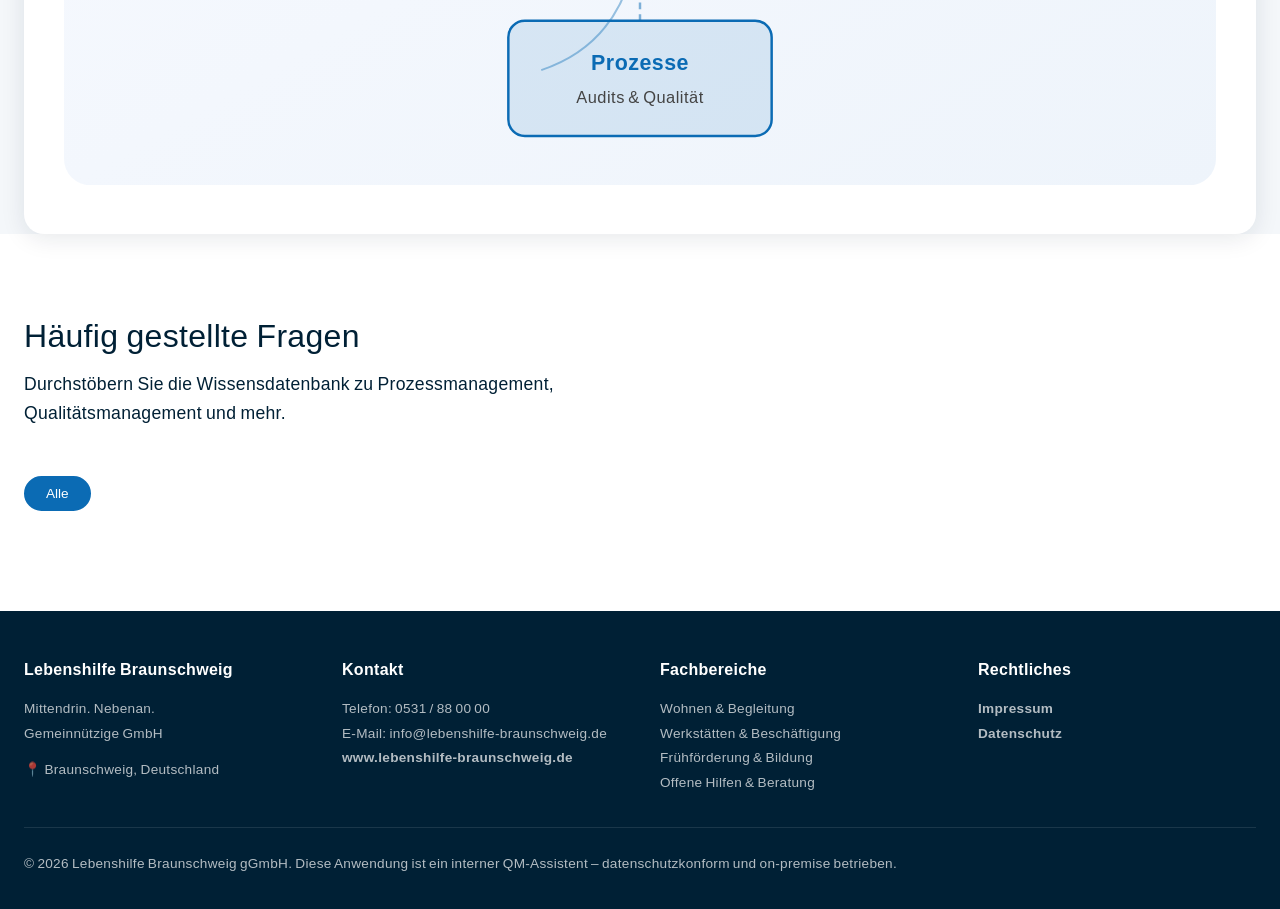
==== commit 31650198: "Mikrofon-Button für Spracheingabe (Web Speech API); Cache-Busting (?v=2); alle Texte schwarz (#00203" ====
--- a/index.html
+++ b/index.html
@@ -5,7 +5,7 @@
   <meta name="viewport" content="width=device-width, initial-scale=1.0">
   <title>QM-Assistent – Lebenshilfe Braunschweig</title>
   <meta name="description" content="Interner QM-Assistent für Prozessmanagement, Qualitätsmanagement und Balanced Scorecard bei der Lebenshilfe Braunschweig">
-  <link rel="stylesheet" href="css/style.css">
+  <link rel="stylesheet" href="css/style.css?v=2">
   <link rel="icon" href="data:image/svg+xml,<svg xmlns='http://www.w3.org/2000/svg' viewBox='0 0 100 100'><rect x='15' y='30' width='70' height='55' rx='8' fill='%230B6BB4'/><rect x='25' y='40' width='50' height='4' rx='2' fill='white'/><rect x='25' y='50' width='50' height='4' rx='2' fill='white'/><rect x='25' y='60' width='30' height='4' rx='2' fill='white'/></svg>">
 </head>
 <body>
@@ -99,6 +99,9 @@
         <div class="chat-input-area">
           <label for="chat-input" class="sr-only">Ihre Frage eingeben</label>
           <input id="chat-input" type="text" placeholder="Stellen Sie Ihre Frage…" aria-label="Ihre Frage" autocomplete="off">
+          <button id="chat-mic" class="mic-btn" aria-label="Spracheingabe" title="Spracheingabe" type="button">
+            <svg width="18" height="18" viewBox="0 0 24 24" fill="none" stroke="currentColor" stroke-width="2" stroke-linecap="round" stroke-linejoin="round"><path d="M12 1a3 3 0 0 0-3 3v8a3 3 0 0 0 6 0V4a3 3 0 0 0-3-3z"/><path d="M19 10v2a7 7 0 0 1-14 0v-2"/><line x1="12" y1="19" x2="12" y2="23"/><line x1="8" y1="23" x2="16" y2="23"/></svg>
+          </button>
           <button id="chat-send" aria-label="Nachricht senden" title="Senden">➤</button>
         </div>
       </div>
@@ -501,9 +504,9 @@
   </footer>
 
   <!-- ===== SCRIPTS ===== -->
-  <script src="js/knowledge-base.js"></script>
-  <script src="js/ai-engine.js"></script>
-  <script src="js/config.js"></script>
-  <script src="js/chatbot.js"></script>
+  <script src="js/knowledge-base.js?v=2"></script>
+  <script src="js/ai-engine.js?v=2"></script>
+  <script src="js/config.js?v=2"></script>
+  <script src="js/chatbot.js?v=2"></script>
 </body>
 </html>
--- a/css/style.css
+++ b/css/style.css
@@ -198,7 +198,7 @@
 }
 .section-subtitle {
   font-size: 1.1rem;
-  color: var(--text-muted);
+  color: var(--secondary);
   margin-bottom: 48px;
   max-width: 600px;
 }
@@ -237,7 +237,7 @@
 .card-icon.lime { background: #F1F8E9; color: var(--accent-lime); }
 
 .card h3 { font-size: 1.3rem; margin-bottom: 10px; font-weight: 700; }
-.card p { font-size: 0.95rem; line-height: 1.6; color: var(--text-muted); }
+.card p { font-size: 0.95rem; line-height: 1.6; color: var(--secondary); }
 
 /* ===== FEATURES ===== */
 .features-grid {
@@ -259,7 +259,7 @@
   color: var(--primary);
 }
 .feature-item h4 { font-size: 1.1rem; margin-bottom: 8px; font-weight: 700; }
-.feature-item p { font-size: 0.9rem; color: var(--text-muted); line-height: 1.5; }
+.feature-item p { font-size: 0.9rem; color: var(--secondary); line-height: 1.5; }
 
 /* ===== CHATBOT SECTION ===== */
 .chat-section { padding: 60px 0; }
@@ -341,7 +341,7 @@
 }
 .chat-message .bubble .sources {
   font-size: 0.75rem;
-  color: var(--mid-gray);
+  color: var(--secondary);
   margin-top: 6px;
   padding-top: 6px;
   border-top: 1px solid var(--primary-faded);
@@ -400,6 +400,15 @@
   justify-content: center;
 }
 .chat-input-area button:hover { background: var(--primary-dark); }
+.mic-btn { position: relative; }
+.mic-btn.listening { background: var(--accent); animation: mic-pulse 1.2s ease-in-out infinite; }
+.mic-btn.listening:hover { background: #008f2e; }
+.mic-btn:disabled { opacity: 0.4; cursor: not-allowed; }
+@keyframes mic-pulse {
+  0%, 100% { box-shadow: 0 0 0 0 rgba(0, 163, 54, 0.5); }
+  50% { box-shadow: 0 0 0 8px rgba(0, 163, 54, 0); }
+}
+.mic-error { color: var(--accent-orange); font-size: 0.75rem; margin-top: 4px; text-align: center; }
 
 /* ===== QUICK REPLIES ===== */
 .quick-replies {
@@ -587,7 +596,7 @@
   font-size: 1.6rem;
   margin-bottom: 8px;
 }
-.modal p { color: var(--text-muted); margin-bottom: 24px; font-size: 0.95rem; }
+.modal p { color: var(--secondary); margin-bottom: 24px; font-size: 0.95rem; }
 
 /* ===== FORMS ===== */
 .form-group { margin-bottom: 18px; }
@@ -722,8 +731,9 @@
   background: none;
   border: none;
   cursor: pointer;
-  color: var(--mid-gray);
+  color: var(--secondary);
   font-size: 1.2rem;
+  opacity: 0.6;
 }
 
 /* ===== BUTTONS ===== */
@@ -1047,8 +1057,8 @@
   text-overflow: ellipsis;
 }
 .doc-meta {
-  font-size: 0.75rem;
-  color: var(--mid-gray);
+  font-size: 0.8rem;
+  color: var(--secondary);
   margin-top: 2px;
 }
 .doc-meta span { margin-right: 12px; }
@@ -1069,12 +1079,17 @@
 .doc-empty {
   text-align: center;
   padding: 40px 20px;
-  color: var(--mid-gray);
+  color: var(--secondary);
   font-size: 0.95rem;
+}
+.doc-desc {
+  font-size: 0.85rem;
+  color: var(--secondary);
+  margin-top: 4px;
 }
 .doc-count {
   font-size: 0.8rem;
-  color: var(--mid-gray);
+  color: var(--secondary);
   white-space: nowrap;
 }
 
@@ -1105,7 +1120,7 @@
   margin: 12px 0;
 }
 .doc-preview-meta dt { font-weight: 700; color: var(--secondary); }
-.doc-preview-meta dd { color: var(--mid-gray); margin-bottom: 8px; }
+.doc-preview-meta dd { color: var(--secondary); margin-bottom: 8px; }
 
 @media (max-width: 767px) {
   .doc-header { flex-direction: column; align-items: stretch; }
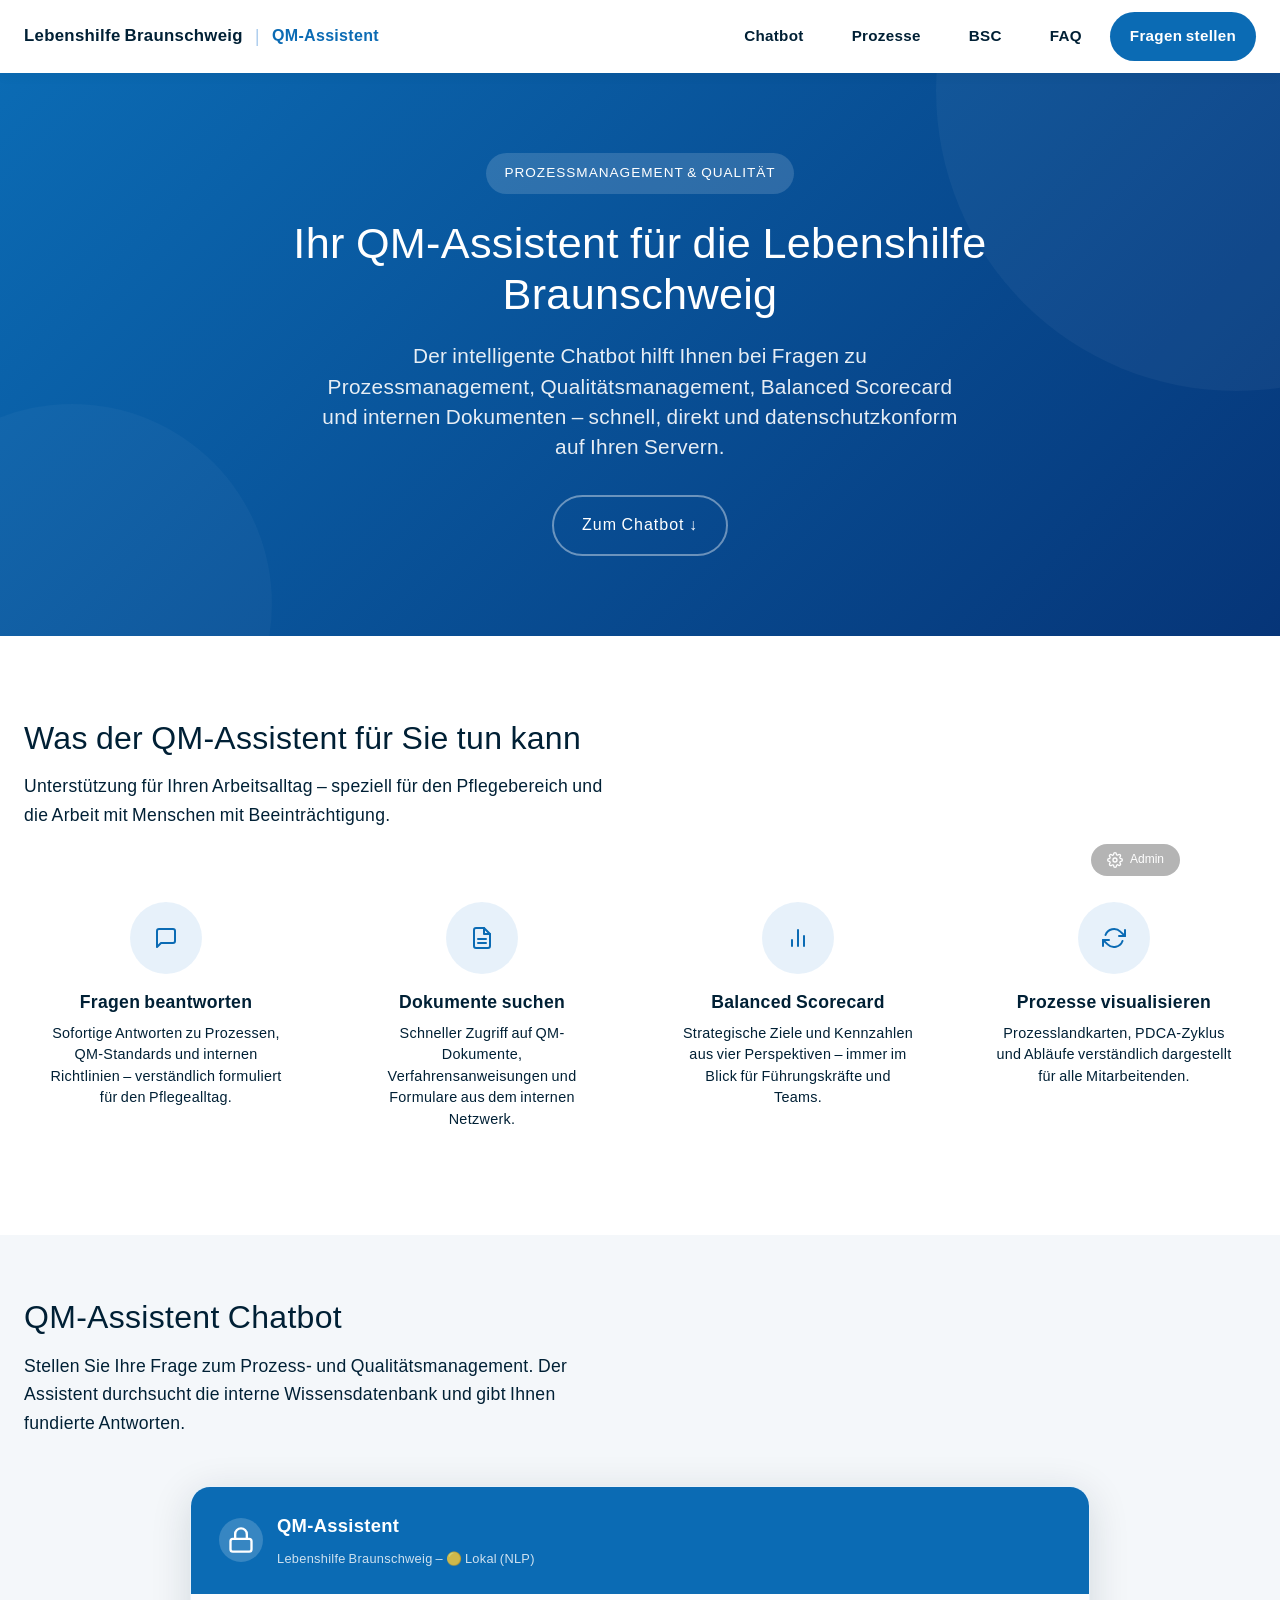
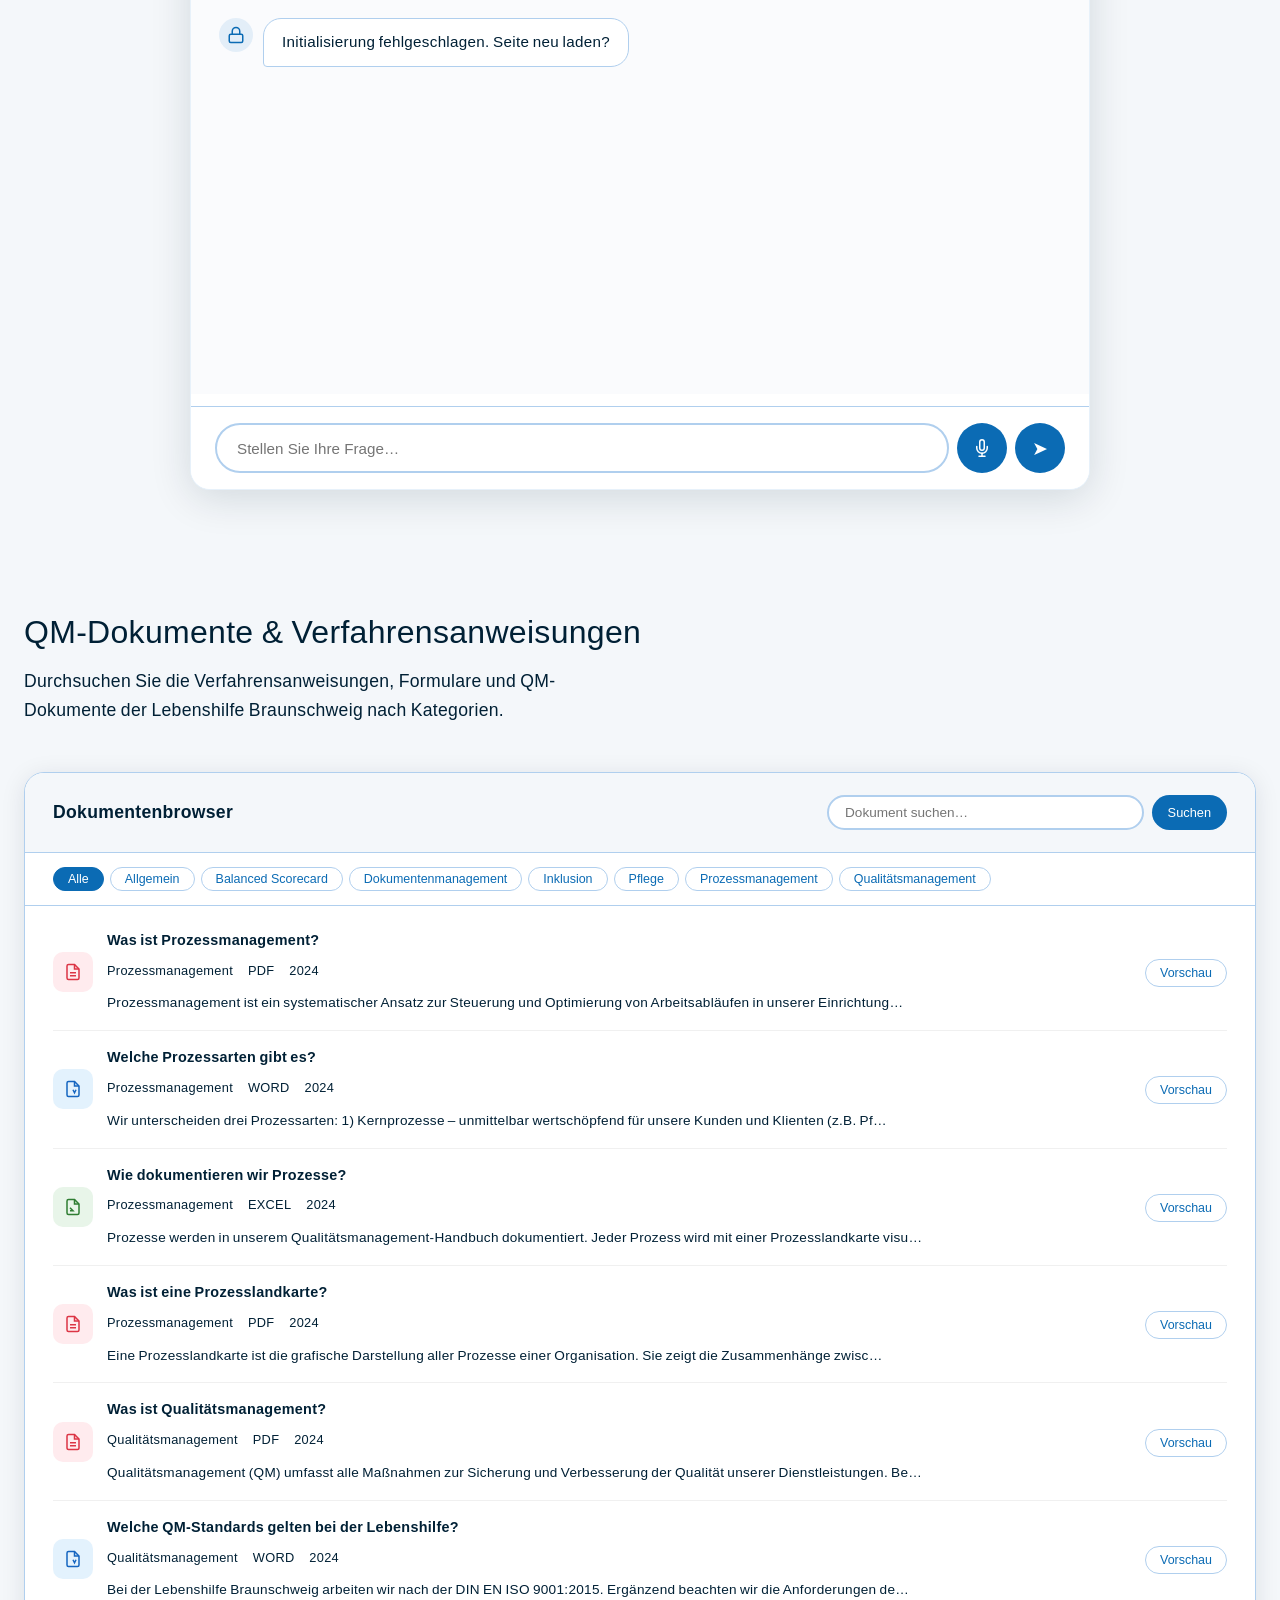
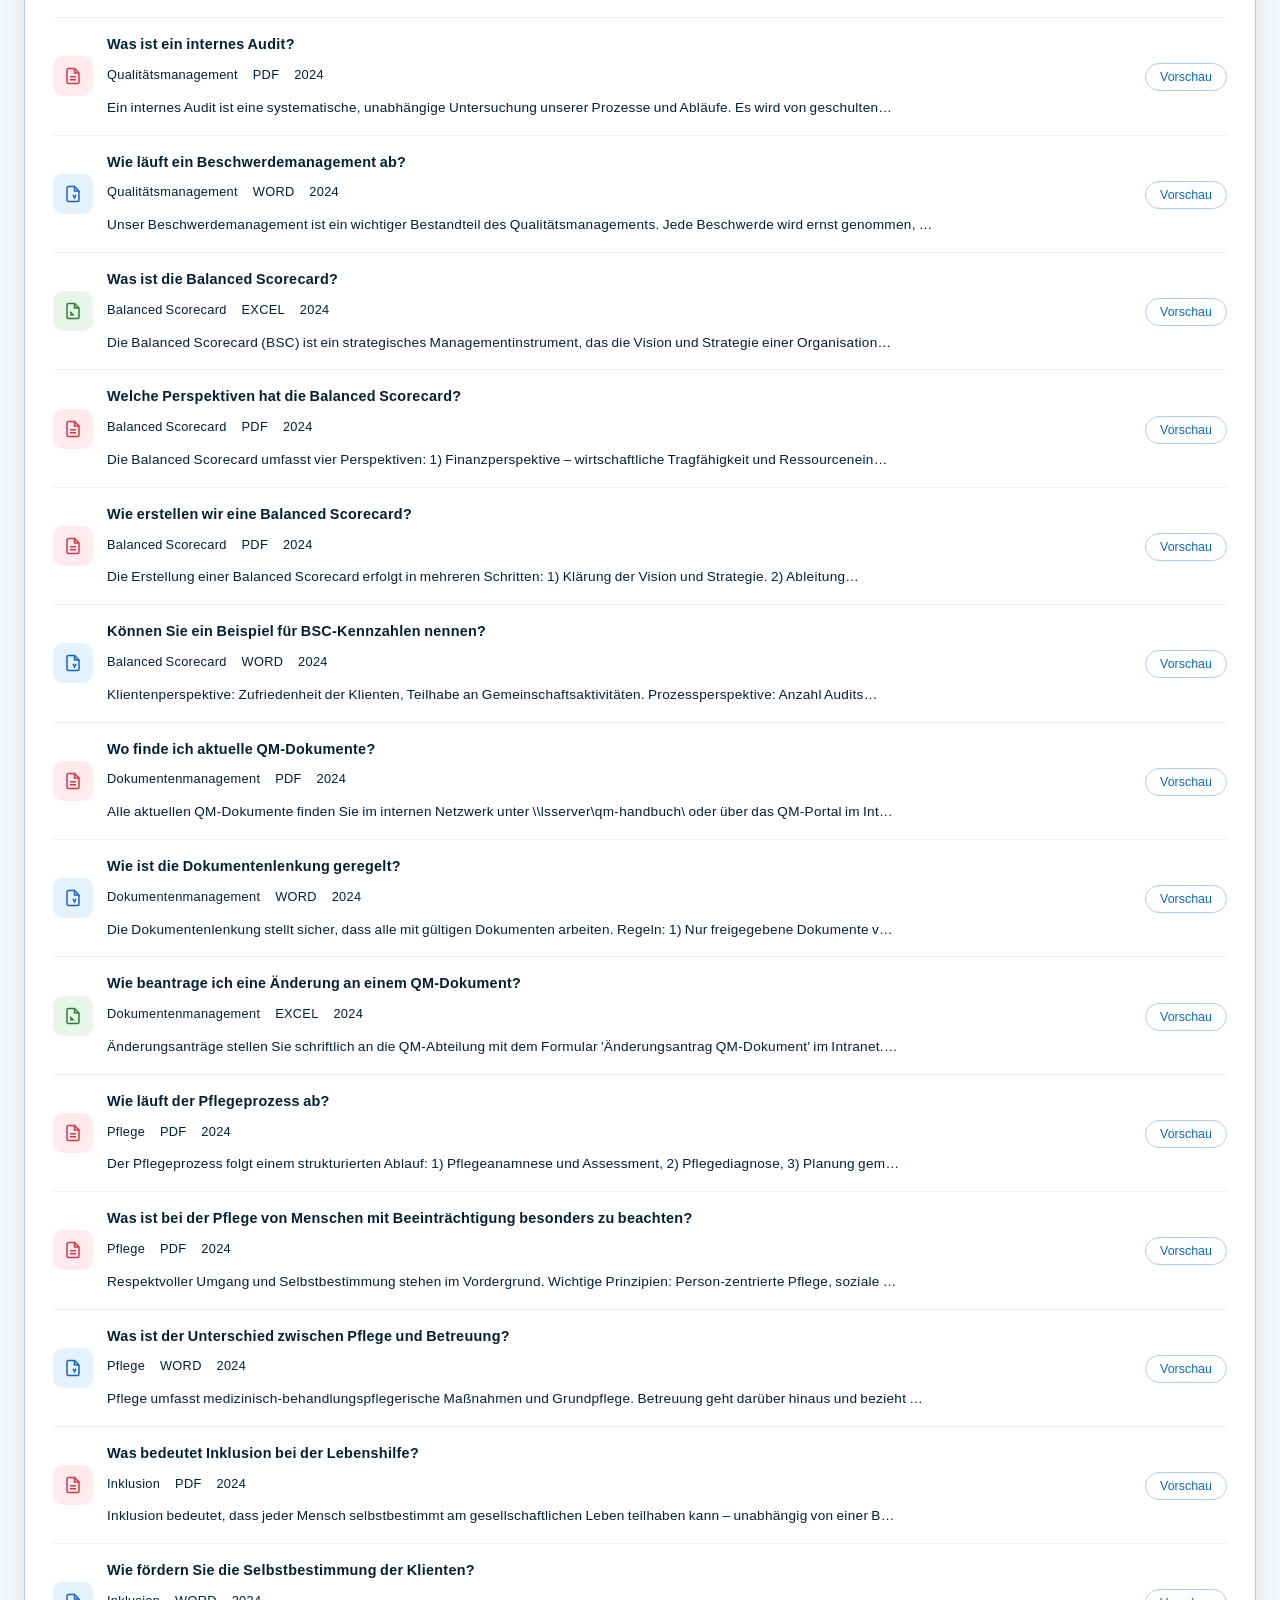
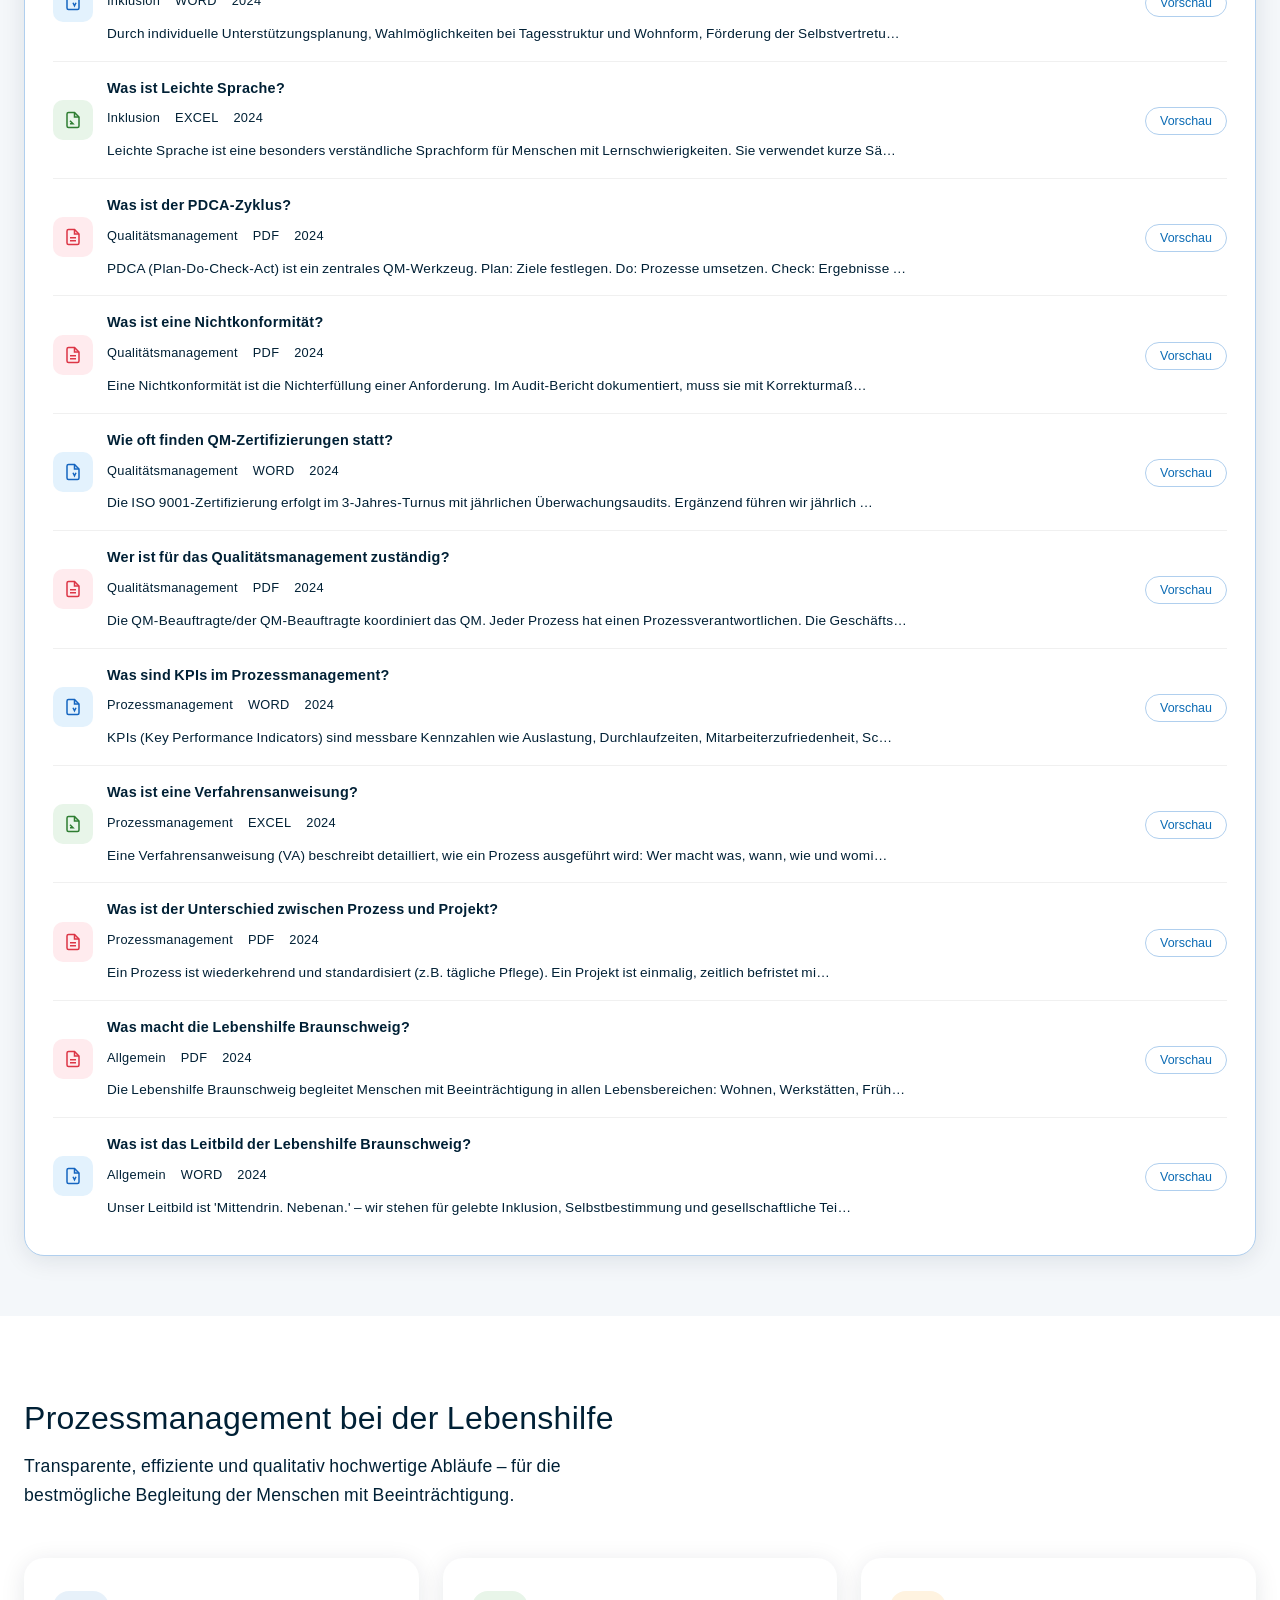
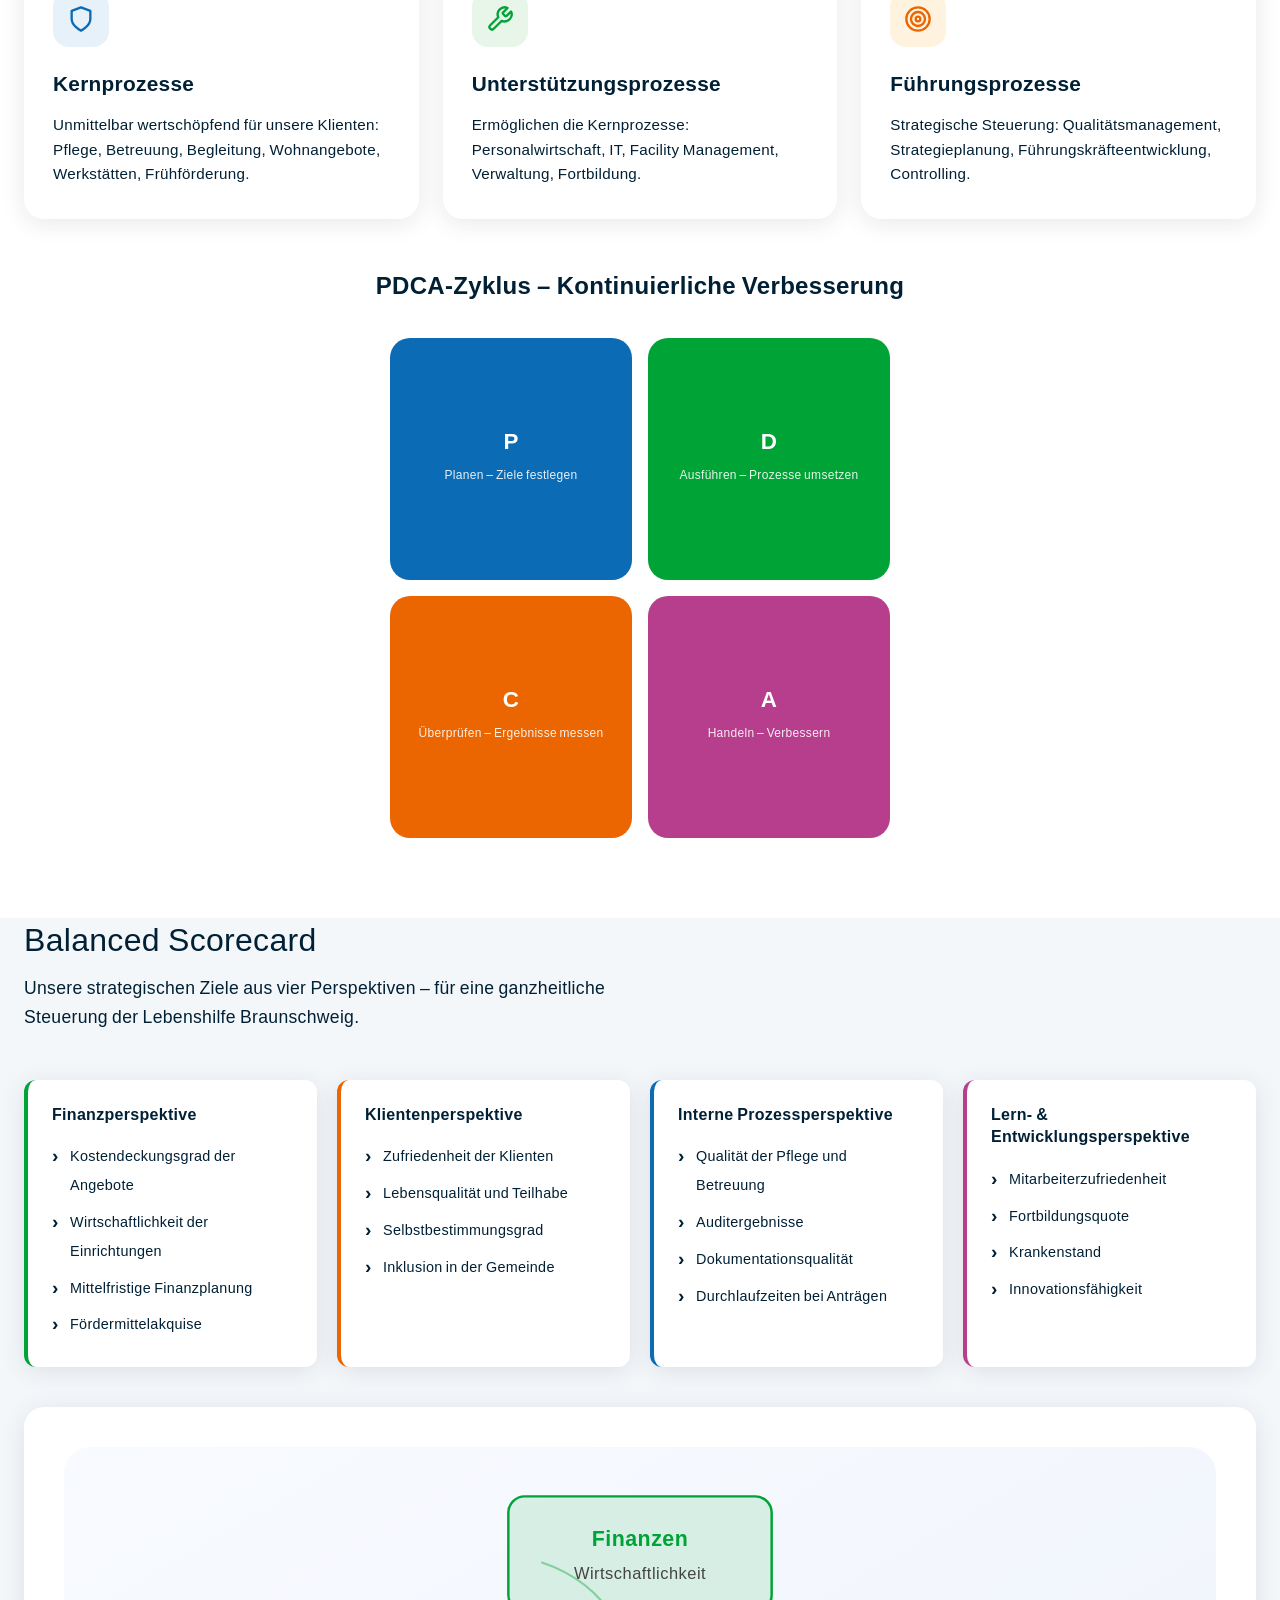
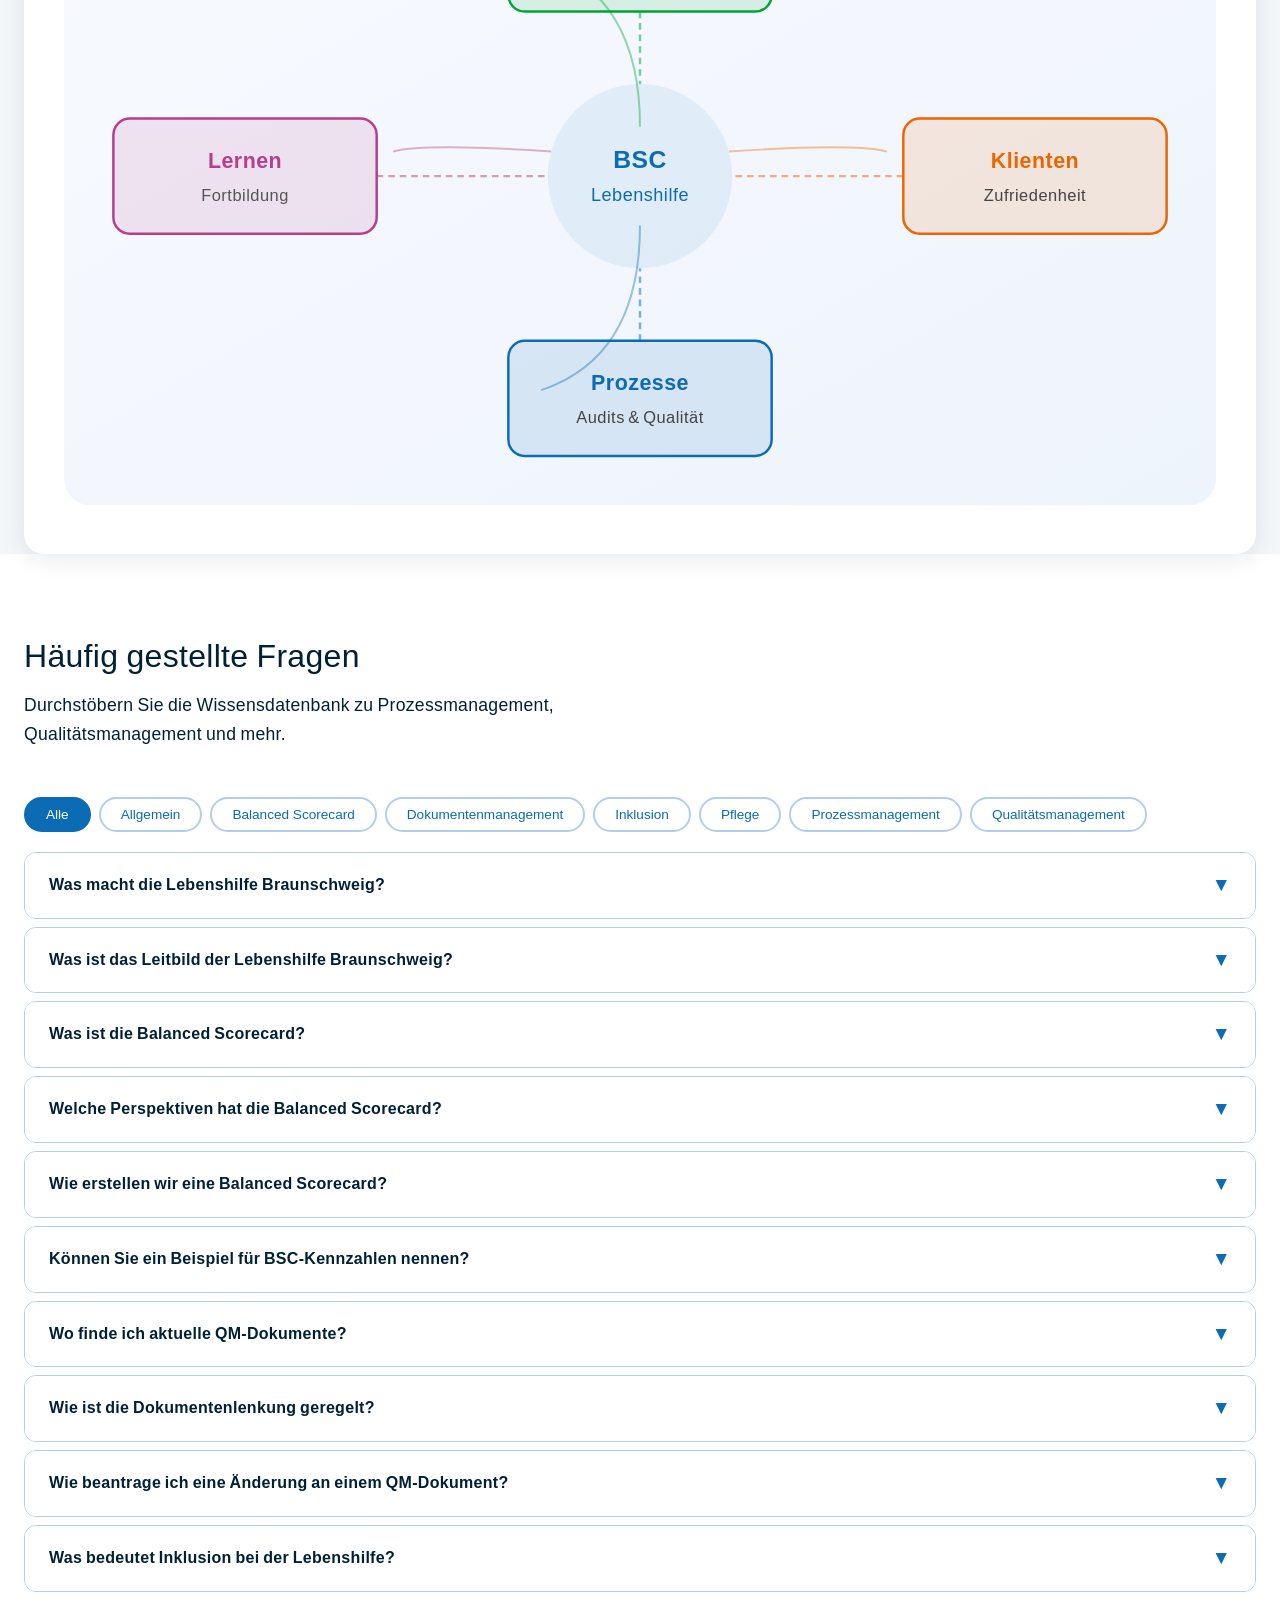
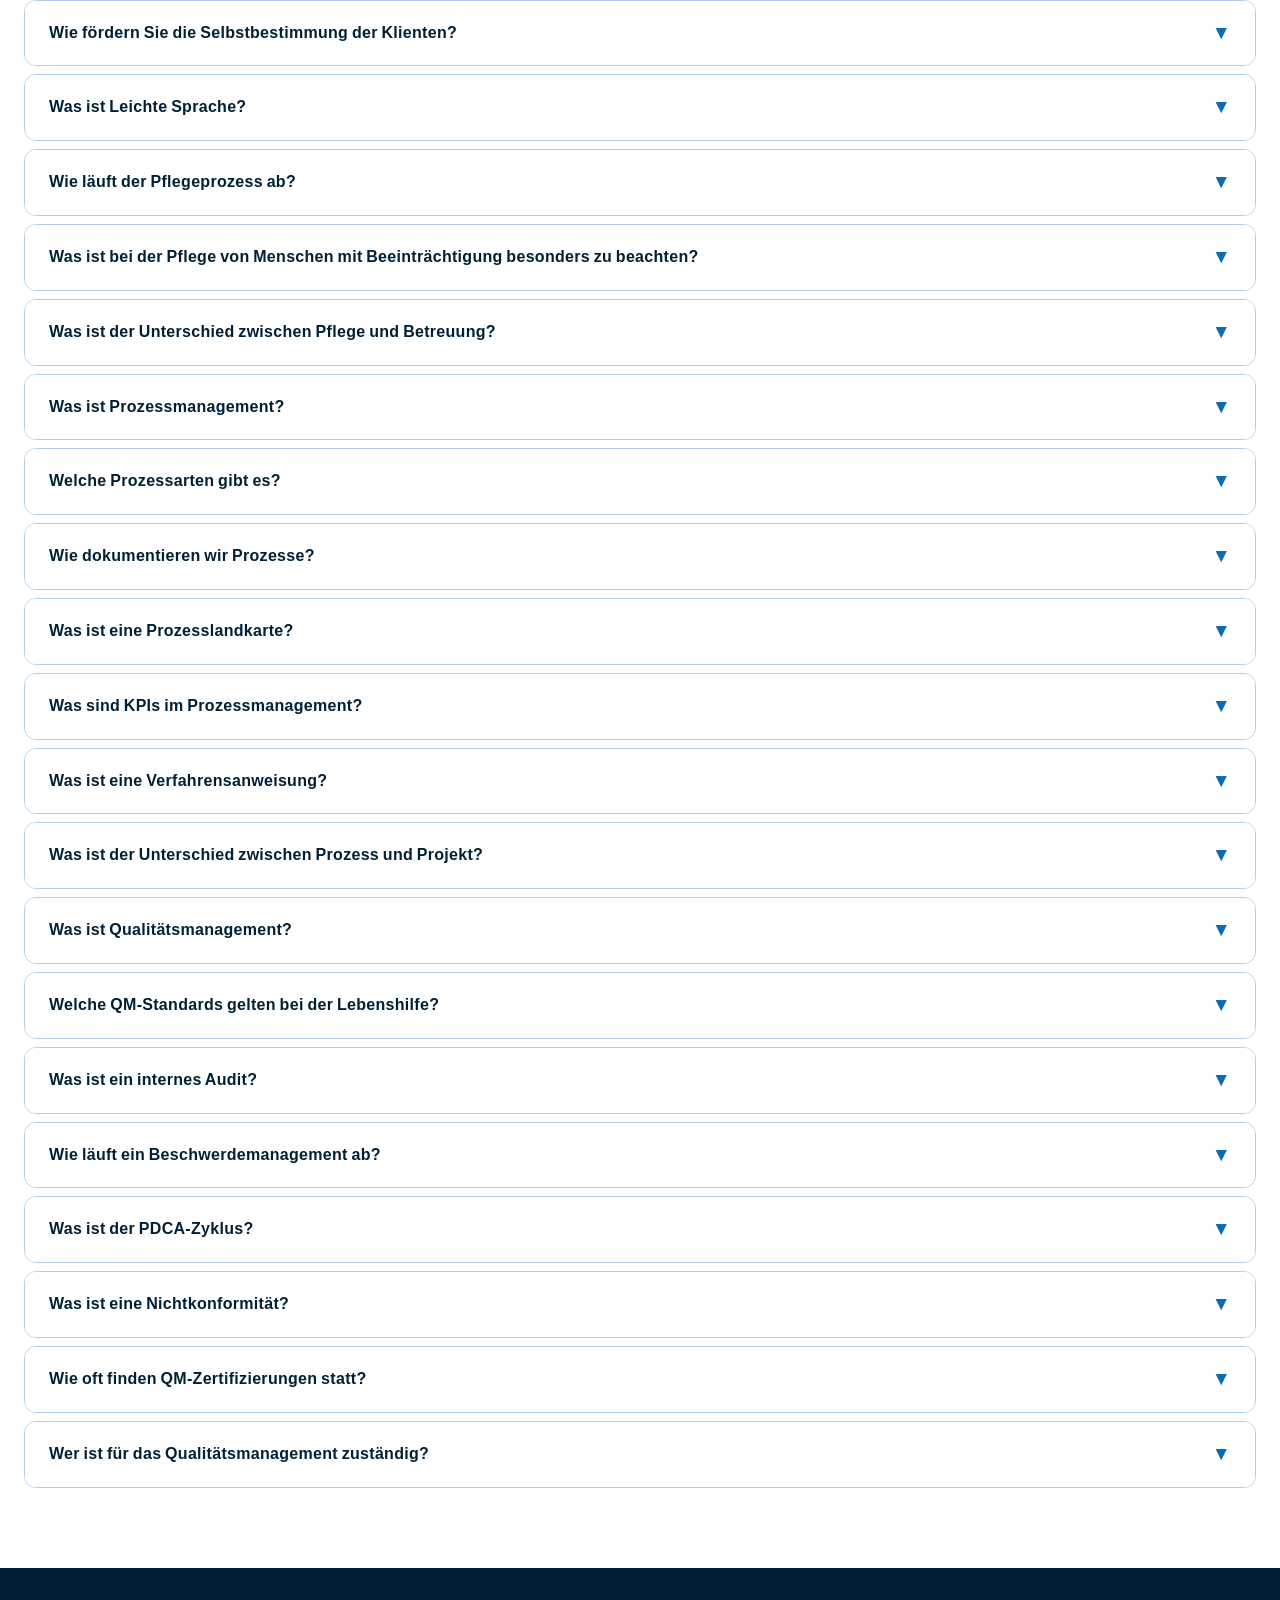
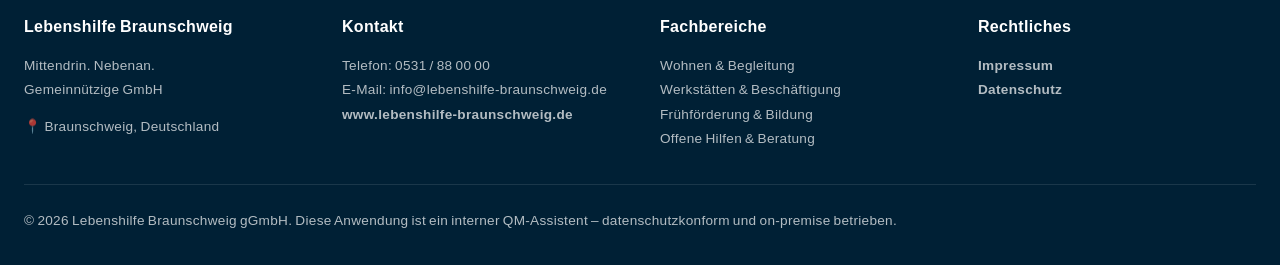
==== commit 7194724d: "Quellen-Link: source-Feld in allen 30 KB-Einträgen + Admin-Formular + Chatbot-Anzeige als klickbarer" ====
--- a/index.html
+++ b/index.html
@@ -5,7 +5,7 @@
   <meta name="viewport" content="width=device-width, initial-scale=1.0">
   <title>QM-Assistent – Lebenshilfe Braunschweig</title>
   <meta name="description" content="Interner QM-Assistent für Prozessmanagement, Qualitätsmanagement und Balanced Scorecard bei der Lebenshilfe Braunschweig">
-  <link rel="stylesheet" href="css/style.css?v=2">
+  <link rel="stylesheet" href="css/style.css?v=4">
   <link rel="icon" href="data:image/svg+xml,<svg xmlns='http://www.w3.org/2000/svg' viewBox='0 0 100 100'><rect x='15' y='30' width='70' height='55' rx='8' fill='%230B6BB4'/><rect x='25' y='40' width='50' height='4' rx='2' fill='white'/><rect x='25' y='50' width='50' height='4' rx='2' fill='white'/><rect x='25' y='60' width='30' height='4' rx='2' fill='white'/></svg>">
 </head>
 <body>
@@ -375,6 +375,10 @@
               <label for="admin-answer">Antwort</label>
               <textarea id="admin-answer" placeholder="Geben Sie die Antwort ein…" required></textarea>
             </div>
+            <div class="form-group">
+              <label for="admin-source">Quellen-Link (URL)</label>
+              <input type="url" id="admin-source" placeholder="https://intranet.lebenshilfe-bs.de/qm/…">
+            </div>
             <div class="form-actions">
               <button type="button" class="btn-cancel" id="admin-cancel">Abbrechen</button>
               <button type="submit" class="btn-save">Speichern</button>
@@ -504,9 +508,9 @@
   </footer>
 
   <!-- ===== SCRIPTS ===== -->
-  <script src="js/knowledge-base.js?v=2"></script>
-  <script src="js/ai-engine.js?v=2"></script>
-  <script src="js/config.js?v=2"></script>
-  <script src="js/chatbot.js?v=2"></script>
+  <script src="js/knowledge-base.js?v=4"></script>
+  <script src="js/ai-engine.js?v=4"></script>
+  <script src="js/config.js?v=4"></script>
+  <script src="js/chatbot.js?v=4"></script>
 </body>
 </html>
--- a/css/style.css
+++ b/css/style.css
@@ -347,6 +347,22 @@
   border-top: 1px solid var(--primary-faded);
 }
 .chat-message.user .bubble .sources { color: rgba(255,255,255,0.6); border-color: rgba(255,255,255,0.2); }
+.chat-message .bubble .source-link {
+  font-size: 0.8rem;
+  margin-top: 8px;
+  padding: 6px 10px;
+  background: var(--primary-faded);
+  border-radius: 8px;
+  display: inline-flex;
+  align-items: center;
+  gap: 4px;
+}
+.chat-message .bubble .source-link a {
+  color: var(--primary);
+  font-weight: 700;
+  text-decoration: underline;
+}
+.chat-message .bubble .source-link a:hover { color: var(--primary-dark); }
 
 .chat-suggestions {
   display: flex;
